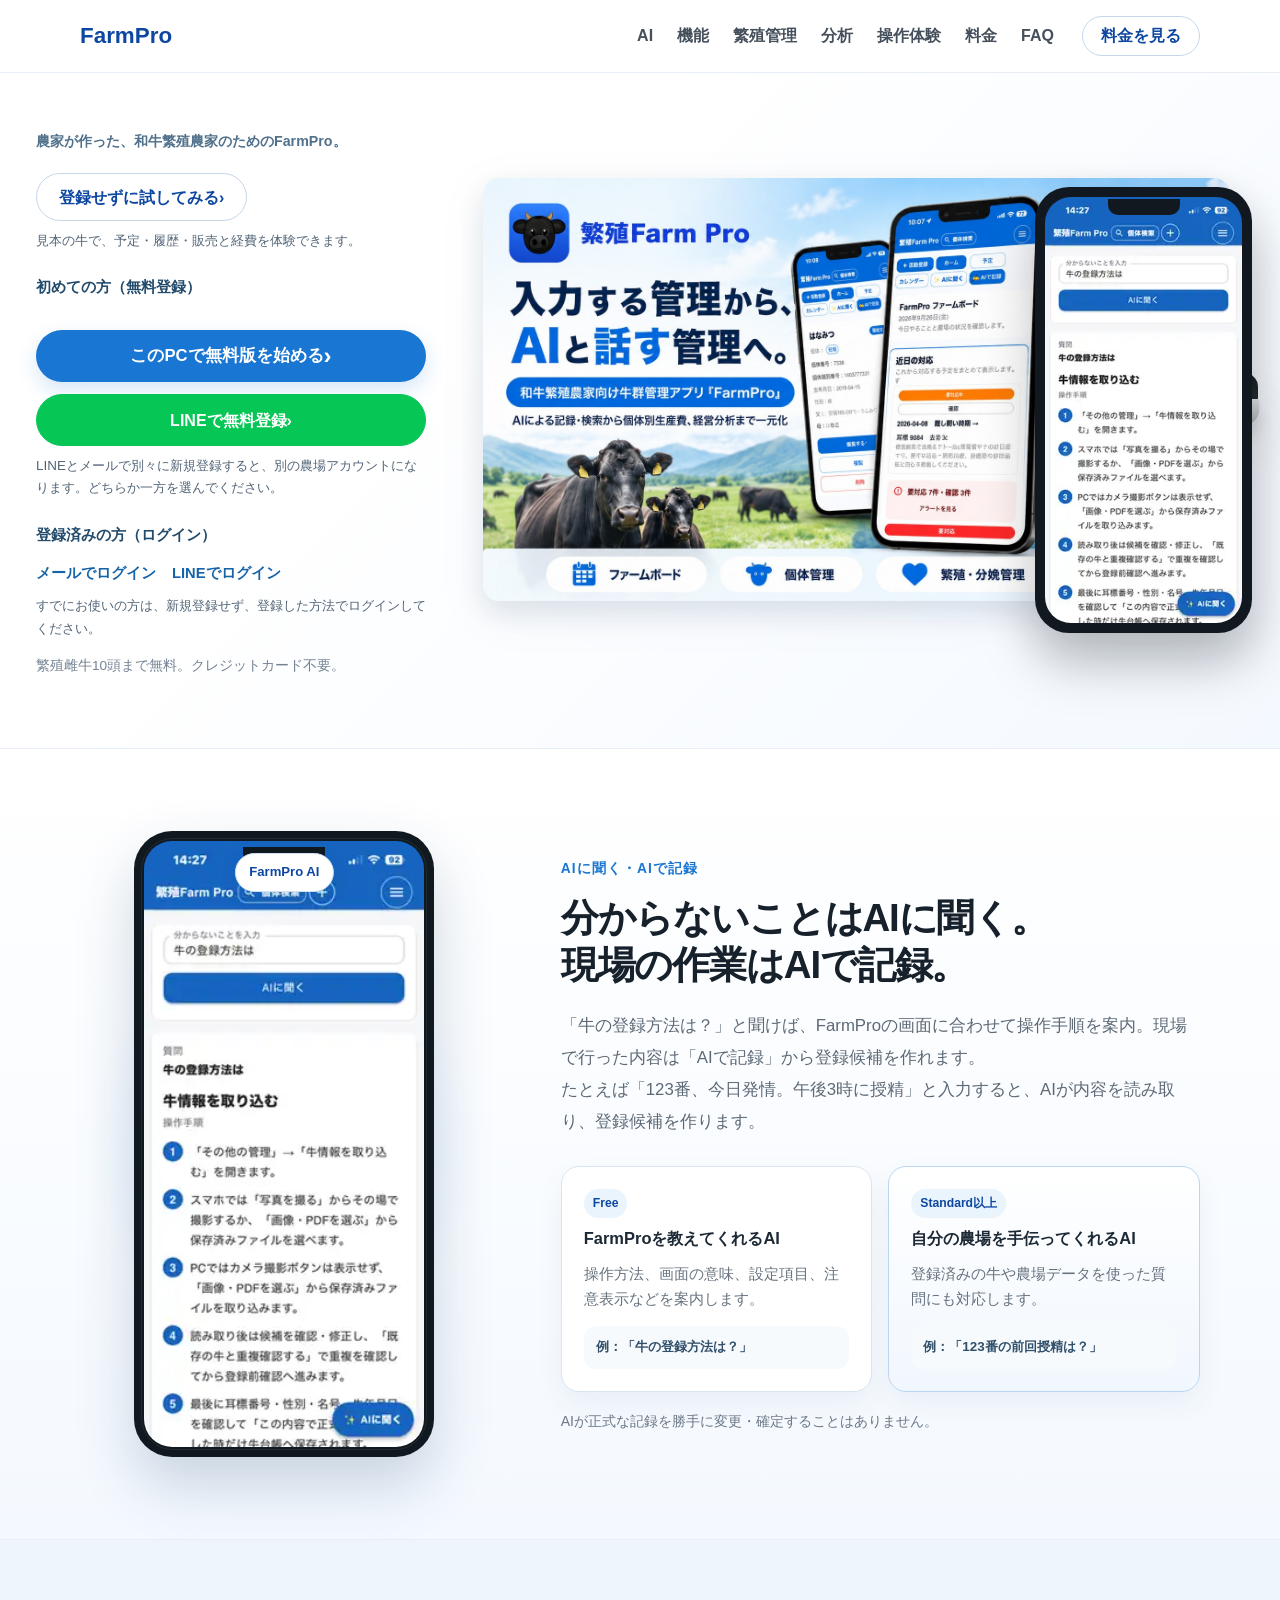
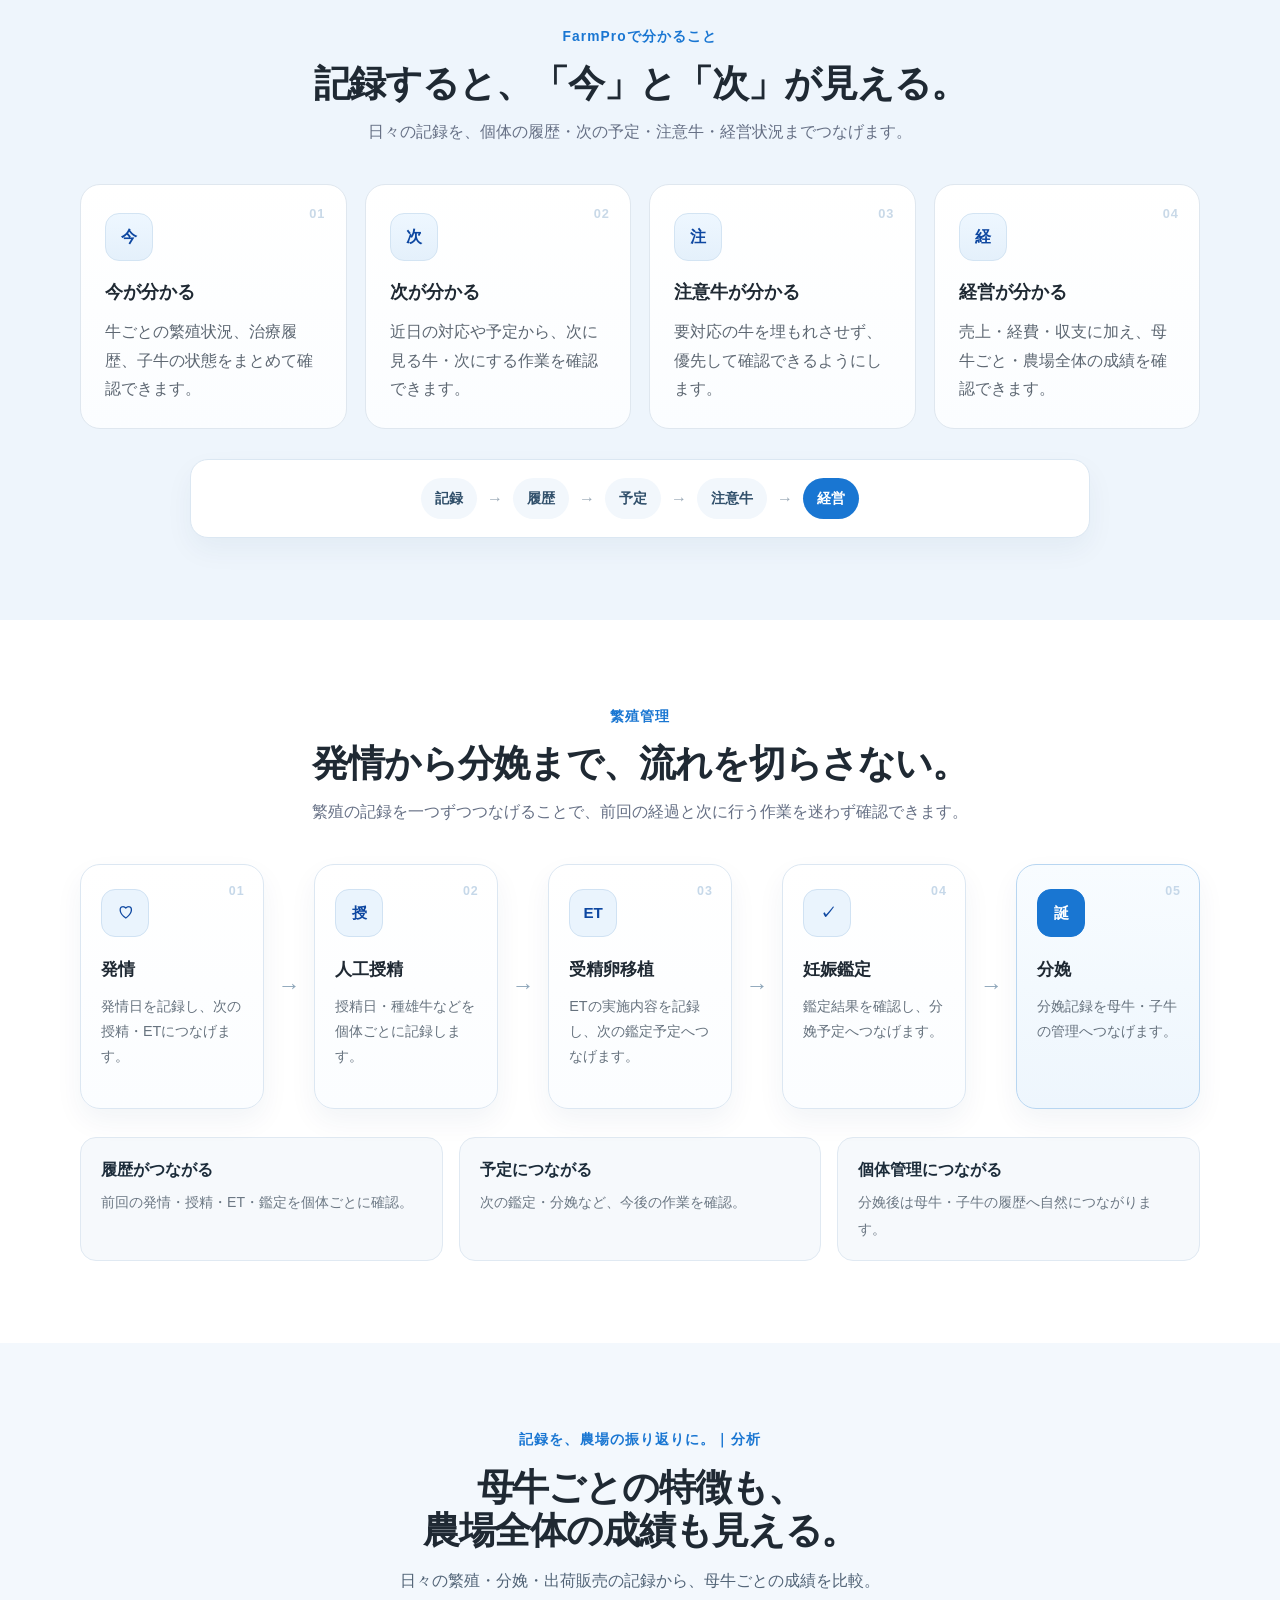
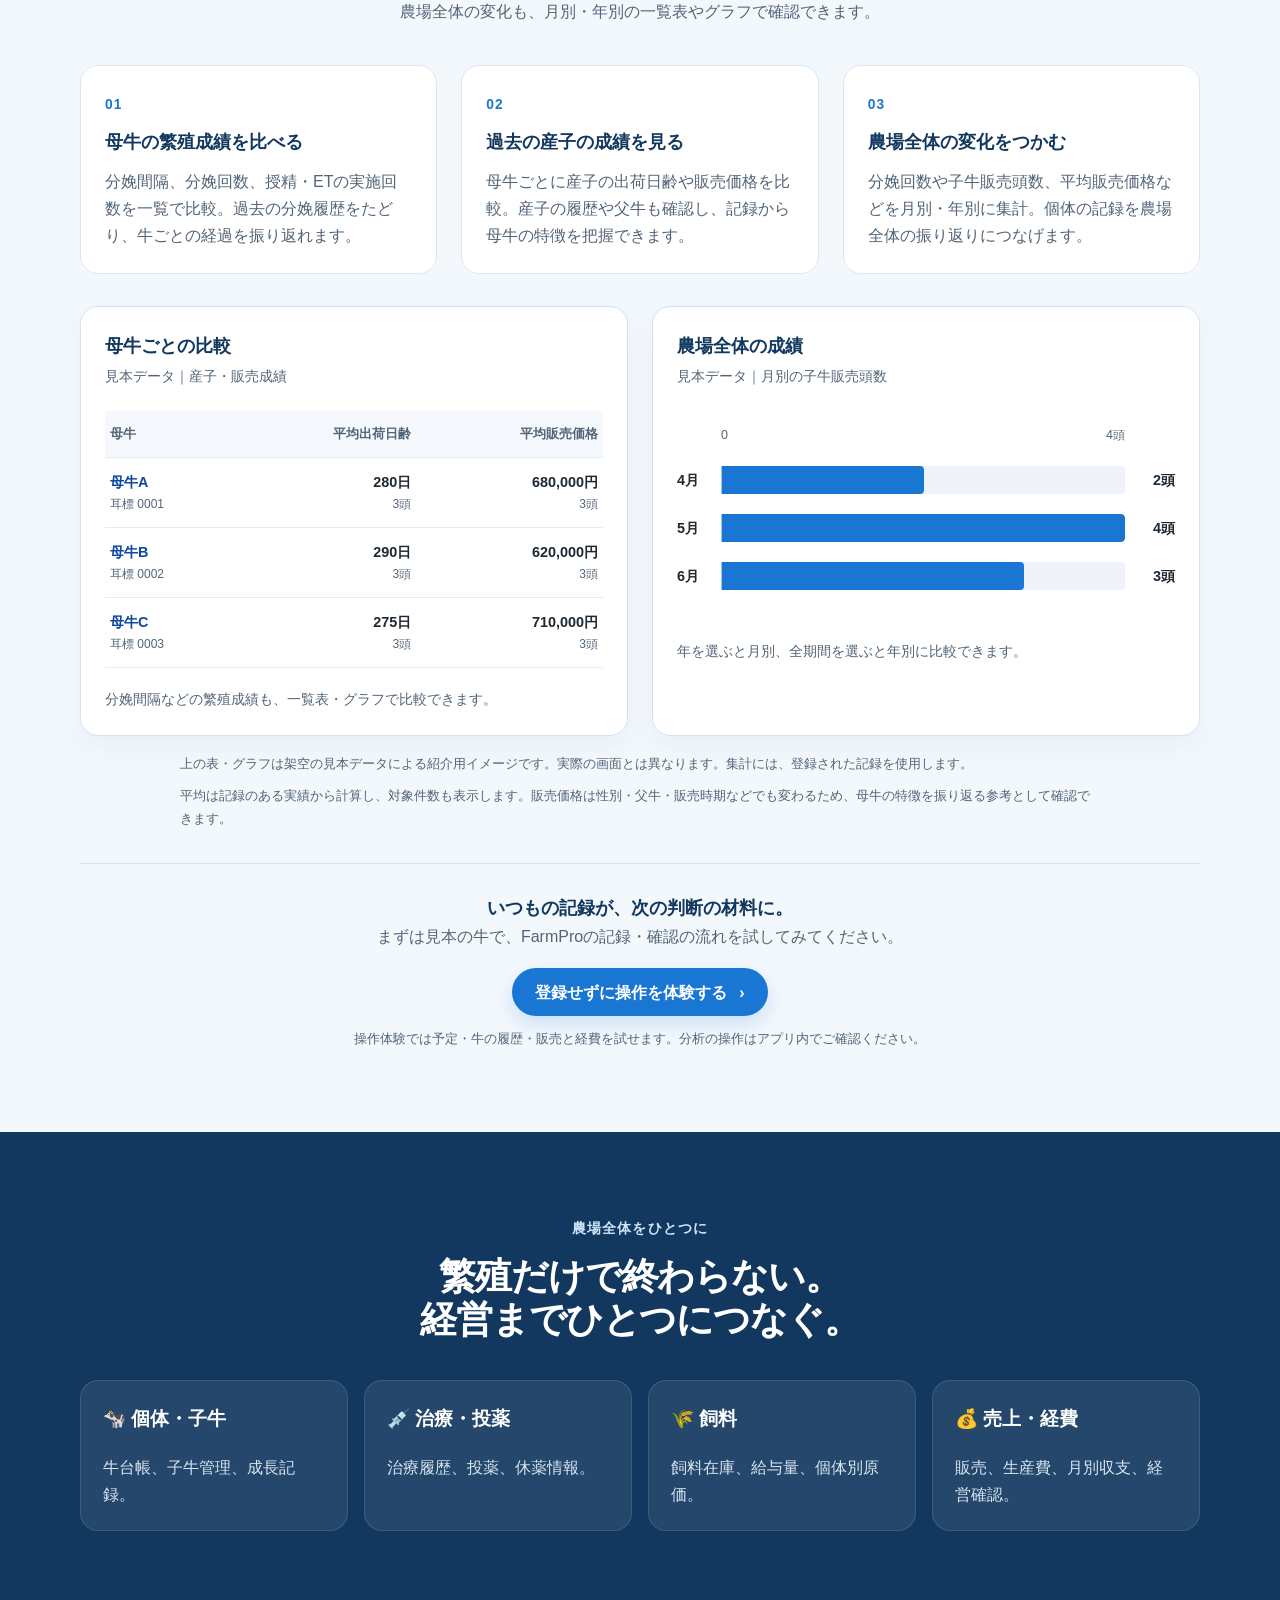
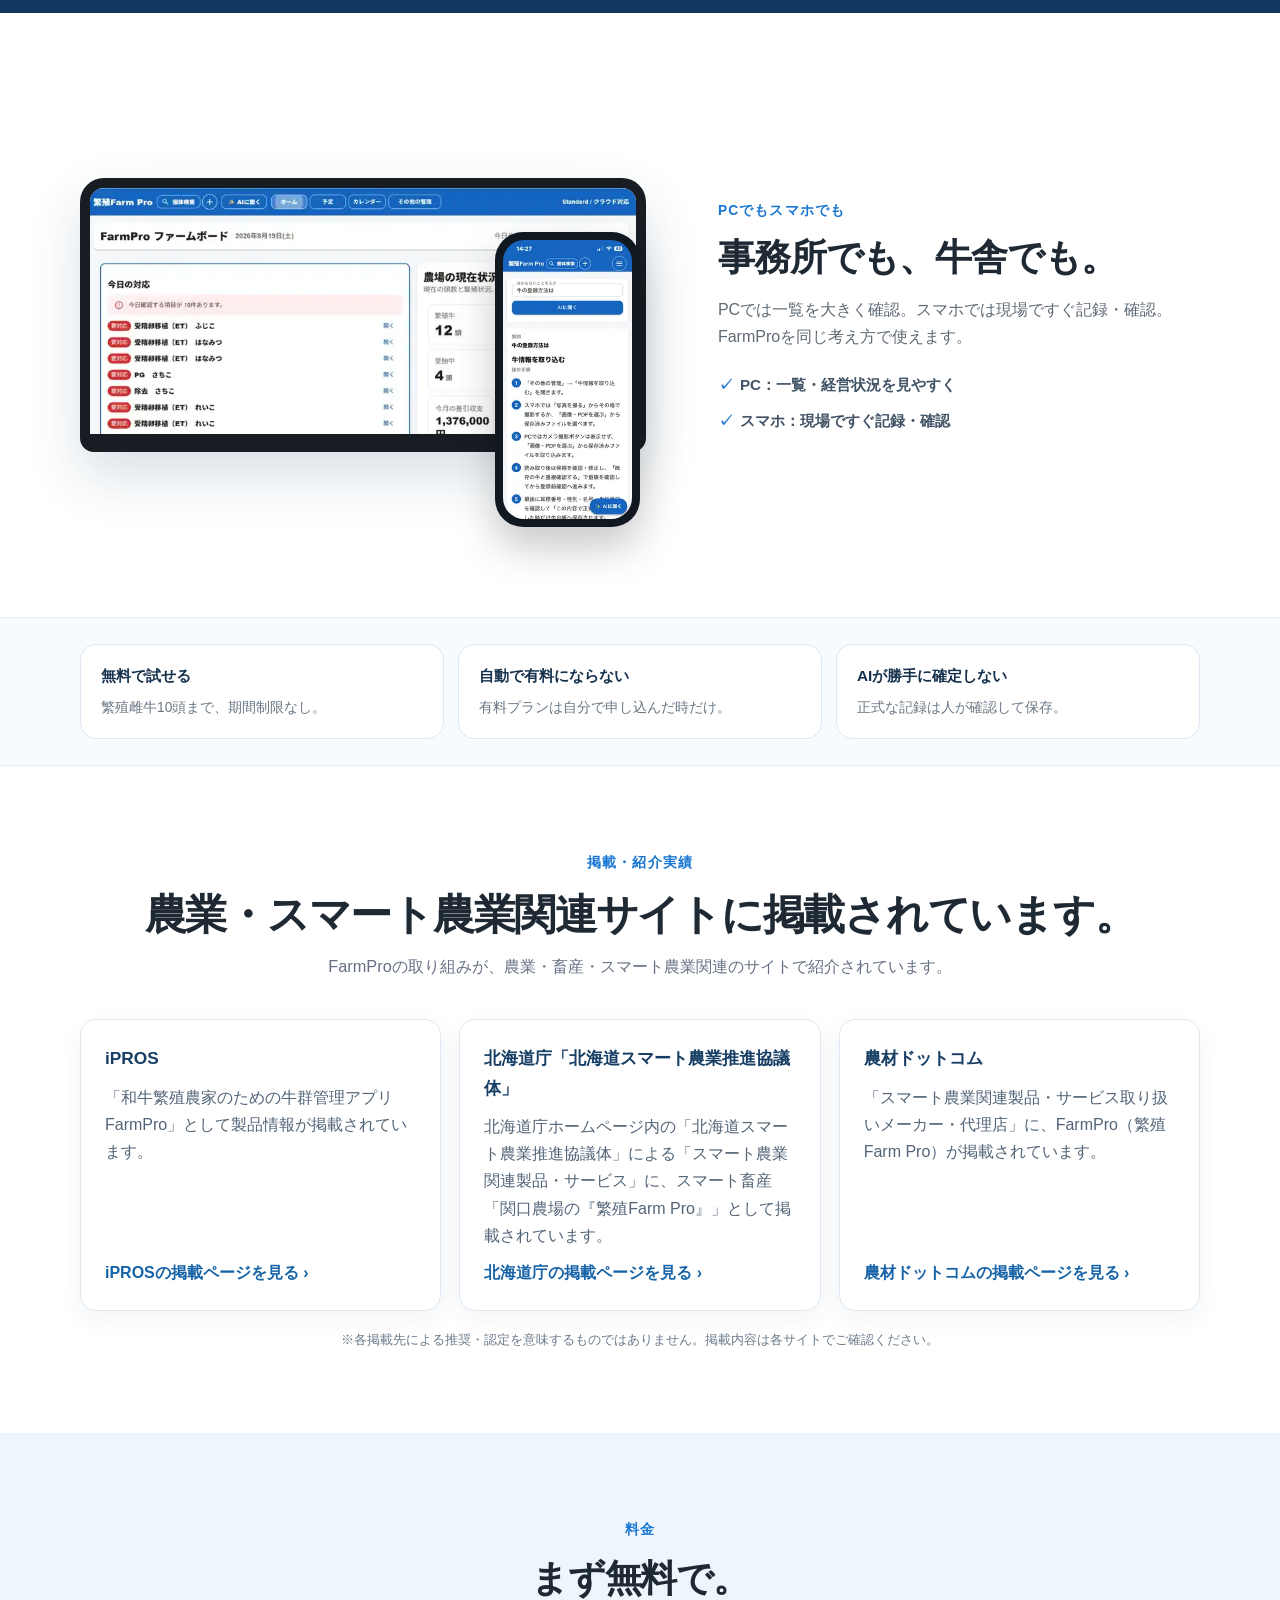
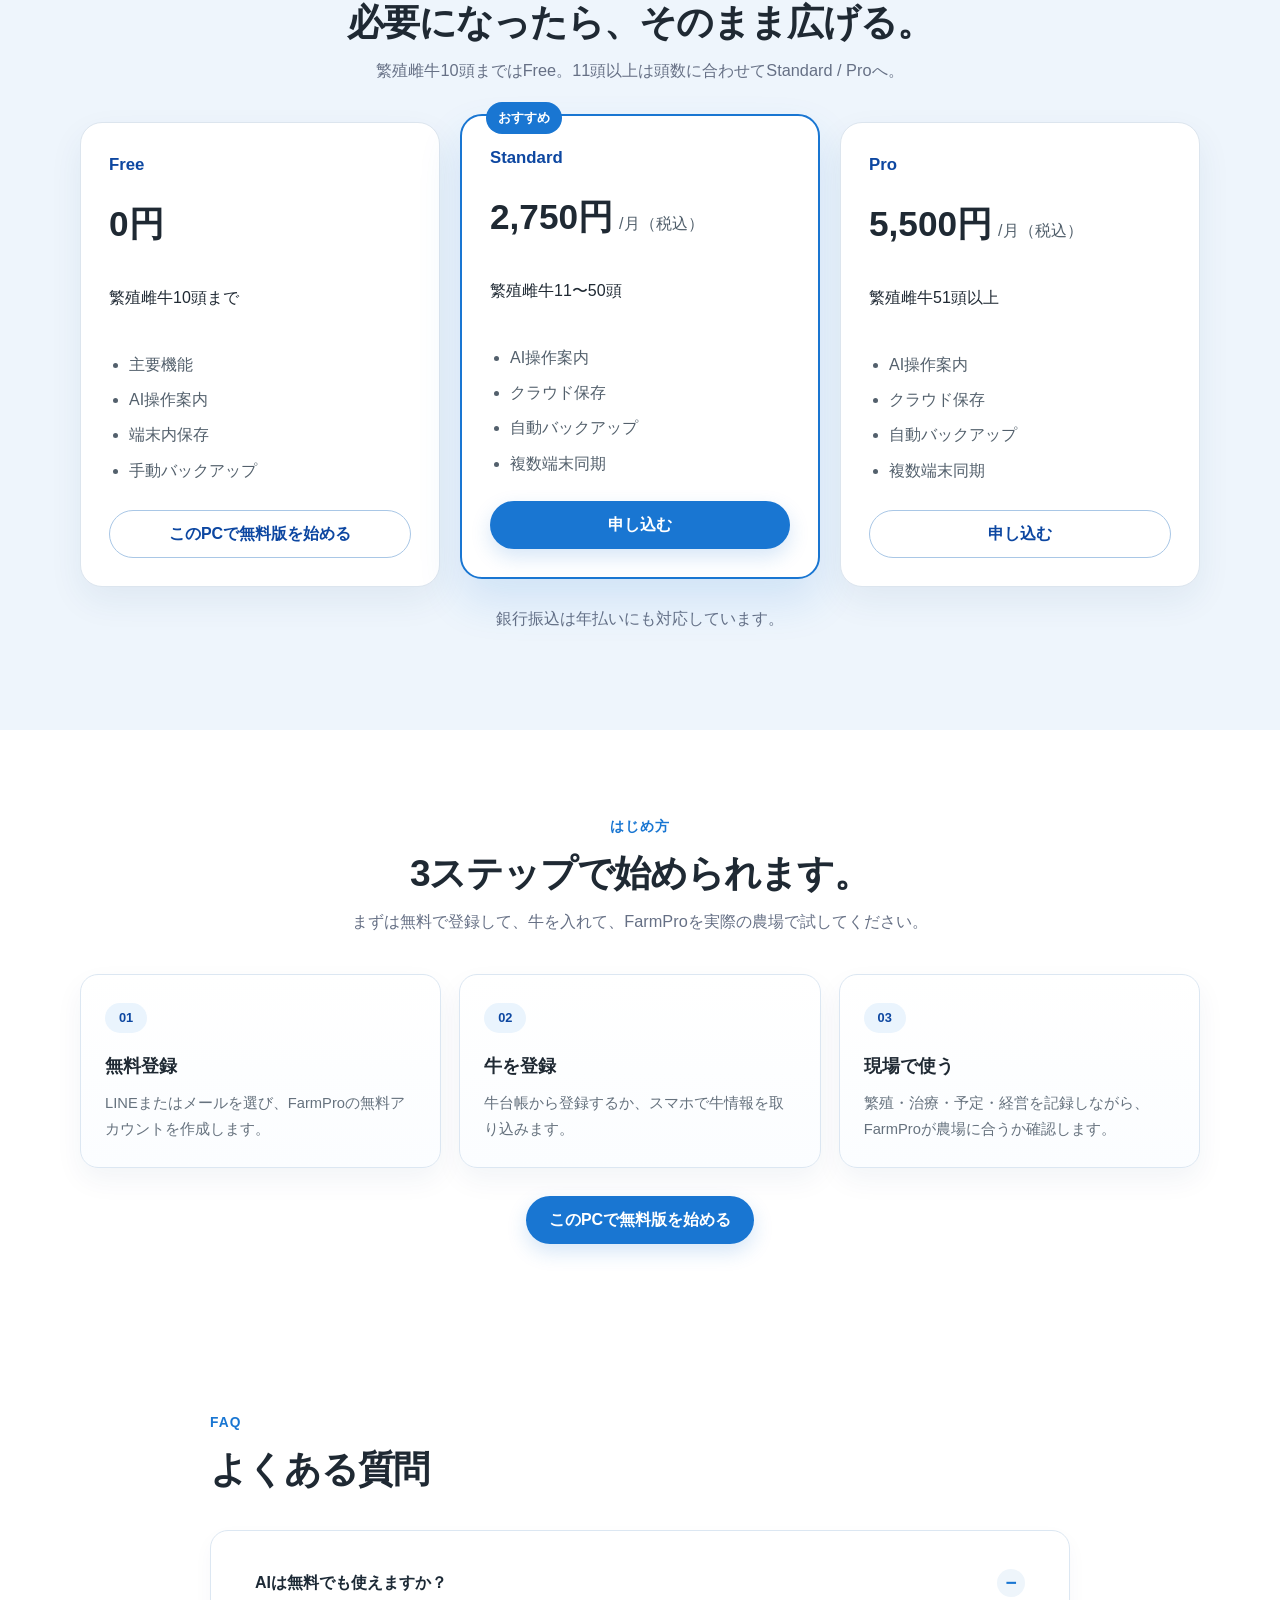
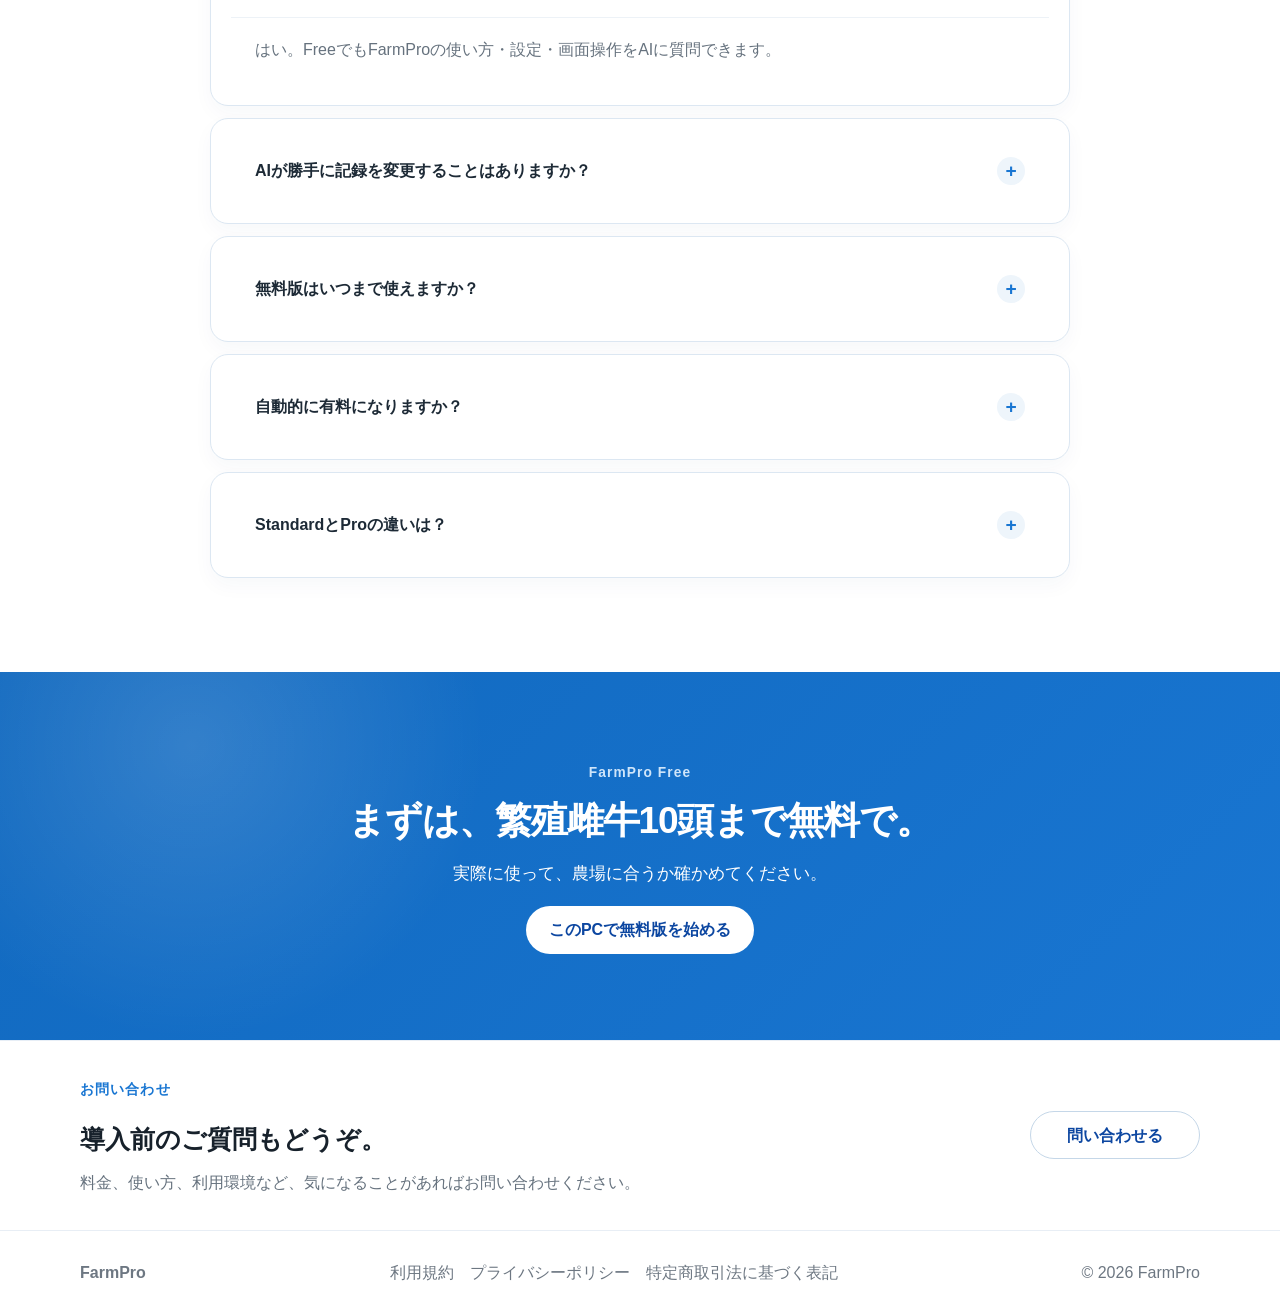
==== index.html @ 9bdce293 "Polish media mentions section and add Nouzai.com" ====
<!doctype html>
<html lang="ja">
<head>
  <meta charset="utf-8" />
  <meta name="viewport" content="width=device-width,initial-scale=1" />
  <title>FarmPro｜和牛繁殖管理・牛の個体管理アプリ</title>
  <meta name="description" content="和牛繁殖農家向けの管理アプリFarmPro。牛の個体台帳、発情・人工授精・妊娠鑑定・分娩予定、治療、子牛、飼料費や経営をまとめて管理。無料版から始められます。" />
  <link rel="canonical" href="https://farmpro-app.jp/" />
  <meta name="theme-color" content="#1976d2" />
  <meta property="og:type" content="website" />
  <meta property="og:locale" content="ja_JP" />
  <meta property="og:site_name" content="FarmPro" />
  <meta property="og:title" content="FarmPro｜繁殖農家の毎日を、もっと分かりやすく。" />
  <meta property="og:description" content="個体・繁殖・治療・子牛・予定・経営をFarmProひとつで。AIに質問でき、現場の内容をAIで記録できます。" />
  <meta property="og:url" content="https://farmpro-app.jp/" />
  <meta property="og:image" content="https://farmpro-app.jp/farmpro-social-20261011.jpg" />
  <meta property="og:image:type" content="image/jpeg" />
  <meta property="og:image:width" content="1624" />
  <meta property="og:image:height" content="920" />
  <meta property="og:image:alt" content="繁殖Farm Pro。入力する管理から、AIと話す管理へ。牛とアプリ画面を並べた青基調の画像。" />
  <meta name="twitter:card" content="summary_large_image" />
  <meta name="twitter:title" content="FarmPro｜繁殖農家の毎日を、もっと分かりやすく。" />
  <meta name="twitter:description" content="個体・繁殖・治療・子牛・予定・経営をFarmProひとつで。AIに質問でき、現場の内容をAIで記録できます。" />
  <meta name="twitter:image" content="https://farmpro-app.jp/farmpro-social-20261011.jpg" />
  <meta name="twitter:image:alt" content="繁殖Farm Pro。入力する管理から、AIと話す管理へ。牛とアプリ画面を並べた青基調の画像。" />
  <link rel="stylesheet" href="styles.css?v=20260920-final" />
  <link rel="stylesheet" href="analysis.css?v=20261108" />
  <style id="line-signup-entry-styles">
    .hero .hero-actions { display:flex; flex-direction:column; align-items:stretch; gap:12px; width:min(100%,390px); }
    .hero .hero-actions .btn { display:flex; justify-content:center; align-items:center; min-height:52px; text-align:center; }
    .hero .hero-actions .line-signup-cta { background:#06C755; color:#fff; border-color:#06C755; font-weight:700; }
    .hero .hero-actions .line-signup-cta:hover { background:#05b54d; border-color:#05b54d; color:#fff; }
    .hero .signup-section-title {font-size:.95rem;font-weight:800;margin:22px 0 6px;color:#234b6b;}
    .hero .signup-care-note {font-size:.84rem;line-height:1.65;color:#526477;margin:9px 0 0;max-width:390px;}
    .hero .login-options {display:flex;gap:8px 16px;flex-wrap:wrap;margin-top:8px;}
    .hero .login-options a {font-size:.92rem;font-weight:700;color:#1663a7;text-underline-offset:3px;}
    .hero .login-options a:focus-visible {outline:3px solid #1976d2;outline-offset:3px;}
  </style>
  <style id="pc-free-guide-styles">
    /* Keep the existing registration route; only the desktop guidance changes. */
    .btn .free-cta-label { font: inherit; line-height: inherit; }
    .free-cta-desktop, .pc-free-guide { display: none; }
    @media (min-width: 901px) and (hover: hover) and (pointer: fine) {
      .free-cta-default { display: none; }
      .free-cta-desktop { display: inline; }
      .pc-free-guide {
        display: block;
        margin: 0 0 14px;
        color: var(--muted);
        font-size: .9rem;
        line-height: 1.7;
      }
      .pc-free-guide strong { color: var(--blue-dark); font-size: .96rem; }
    }
  </style>
  <style id="hero-light-refresh">
    /* Hero-only: preserve all links, existing screenshots, and lower sections. */
    .hero{padding:56px 0 58px;background:linear-gradient(135deg,#fff 35%,#f4f9ff 100%)}
    .hero:after,.hero-landscape{display:none}
    .hero-grid{grid-template-columns:.74fr 1.26fr;gap:22px;align-items:center}
    .hero .farmer-made{color:#50708b;font-size:.89rem;font-weight:700;margin-bottom:20px}
    .hero h1{font-size:clamp(2.2rem,3.45vw,3.5rem);line-height:1.24}
    .hero-title-accent{margin-top:3px} .hero-copy{display:flex;flex-direction:column;align-items:flex-start;justify-content:center} .hero-copy .hero-actions{margin-top:24px}
    .hero-lead{font-size:1.04rem;line-height:1.75;margin:20px 0 26px}
    .hero-product{filter:drop-shadow(0 12px 22px rgba(23,62,100,.06))}
    .hero-poster{display:block;width:100%;height:auto;aspect-ratio:auto;object-fit:contain;border-radius:16px;box-shadow:0 12px 30px rgba(15,60,102,.10)}
    .hero-poster[hidden],.hero-poster-fallback[hidden]{display:none!important}

    .hero .microcopy{font-size:.85rem;color:#738293;margin-top:14px}
    @media(max-width:900px){.hero-grid{grid-template-columns:1fr;gap:24px}.hero{padding:42px 0 46px}.hero-product{max-width:680px}}
    @media(max-width:560px){.hero{padding:28px 0 36px}.hero h1{font-size:clamp(1.9rem,8vw,2.45rem)}.hero-lead{font-size:.96rem;margin:18px 0 22px}.hero .farmer-made{font-size:.82rem;margin-bottom:12px}.hero-product{padding-top:0}}
  </style>

  <style id="media-mentions-styles">
    .media-mentions{background:#fff}
    .media-mentions .section-heading{max-width:1100px;margin-left:auto;margin-right:auto}.media-mentions .section-heading h2{font-size:clamp(2rem,3.3vw,3.25rem);line-height:1.25;text-wrap:balance}.media-mentions-grid{display:grid;grid-template-columns:repeat(3,minmax(0,1fr));gap:18px;max-width:1180px;margin:28px auto 0}
    .media-mention-card{display:flex;flex-direction:column;gap:10px;padding:24px;border:1px solid #dfe8f1;border-radius:16px;background:#fff;box-shadow:0 8px 24px rgba(23,62,100,.06)}
    .media-mention-card h3{margin:0;font-size:1.08rem;color:#173e64}
    .media-mention-card p{margin:0;color:#526477;line-height:1.7}
    .media-mention-card a{margin-top:auto;font-weight:700;color:#1663a7;text-underline-offset:3px}
    .media-mentions-note{max-width:1180px;margin:18px auto 0;color:#6b7b8b;font-size:.84rem;line-height:1.65;text-align:center}
    @media(max-width:980px){.media-mentions-grid{grid-template-columns:1fr 1fr}.media-mentions .section-heading h2{font-size:clamp(1.9rem,4vw,2.7rem)}}
    @media(max-width:700px){.media-mentions-grid{grid-template-columns:1fr}.media-mention-card{padding:20px}.media-mentions-note{text-align:left}.media-mentions .section-heading h2{font-size:clamp(1.75rem,7vw,2.25rem)}}
  </style>
  <!-- Google tag (gtag.js) -->
  <script async src="https://www.googletagmanager.com/gtag/js?id=G-KSR4VTW3Y4"></script>
  <script>
    window.dataLayer = window.dataLayer || [];
    function gtag(){dataLayer.push(arguments);}
    gtag('js', new Date());
    gtag('config', 'G-KSR4VTW3Y4');
  </script>
</head>
<body>
<header class="site-header">
  <div class="container nav-wrap">
    <a class="brand" href="#top">FarmPro</a>
    <nav class="nav">
      <a href="#ai">AI</a>
      <a href="#features">機能</a>
      <a href="#workflow">繁殖管理</a>
      <a href="#analysis">分析</a>
      <a href="demo.html">操作体験</a>
      <a href="#pricing">料金</a>
      <a href="#faq">FAQ</a>
    </nav>
    <a class="btn btn-outline btn-small" href="#pricing">料金を見る</a>
  </div>
</header>

<main id="top">
  <section class="hero">
    <div class="container hero-grid">
      <div class="hero-copy">
        <p class="farmer-made">農家が作った、和牛繁殖農家のためのFarmPro。</p>

        <a class="btn btn-outline" href="demo.html">登録せずに試してみる <span aria-hidden="true">›</span></a>
        <p class="signup-care-note">見本の牛で、予定・履歴・販売と経費を体験できます。</p>

        <p class="signup-section-title">初めての方（無料登録）</p>
        <div class="hero-actions">
          <a class="btn btn-primary hero-cta" href="https://app.farmpro-app.jp/register"><span class="free-cta-label free-cta-default">メールで無料登録</span><span class="free-cta-label free-cta-desktop">このPCで無料版を始める</span> <span aria-hidden="true">›</span></a>
          <a class="btn line-signup-cta" href="https://app.farmpro-app.jp/api/auth/line/start" aria-label="LINEで無料登録">LINEで無料登録 <span aria-hidden="true">›</span></a>
        </div>
        <p class="signup-care-note">LINEとメールで別々に新規登録すると、別の農場アカウントになります。どちらか一方を選んでください。</p>
        <p class="signup-section-title">登録済みの方（ログイン）</p>
        <div class="login-options">
          <a href="https://app.farmpro-app.jp/login">メールでログイン</a>
          <a href="https://app.farmpro-app.jp/api/auth/line/start">LINEでログイン</a>
        </div>
        <p class="signup-care-note">すでにお使いの方は、新規登録せず、登録した方法でログインしてください。</p>
        <p class="microcopy">繁殖雌牛10頭まで無料。クレジットカード不要。</p>
      </div>

      <div class="hero-product" aria-label="FarmProの画面と利用イメージ">
        <img class="hero-poster" src="2026%E5%B9%B49%E6%9C%8826%E6%97%A5%2010_21_21.jpg" alt="和牛繁殖農家向けFarmPro。牛の個体管理・繁殖管理・経営分析とAI機能のイメージ" onload="this.nextElementSibling.hidden=true" onerror="this.hidden=true" />
        <div class="hero-poster-fallback">
        <div class="laptop-shell">
          <div class="laptop-camera"></div>
          <div class="laptop-screen">
            <img src="farmpro-pc-home-v2.webp" alt="現在のFarmProファームボード画面" />
          </div>
          <div class="laptop-base"></div>
        </div>
        <div class="phone-overlay">
          <div class="phone-notch"></div>
          <img src="farmpro-mobile-ai.webp" alt="FarmProスマホ版のAI操作案内画面" />
        </div>
        </div>
      </div>
    </div>
    <div class="hero-landscape" aria-hidden="true">
      <div class="hill hill-a"></div>
      <div class="hill hill-b"></div>
    </div>
  </section>

  <section class="section ai-section" id="ai">
    <div class="container ai-showcase">
      <div class="ai-device-card">
        <div class="ai-device-label">FarmPro AI</div>
        <div class="phone-shell">
          <div class="phone-notch"></div>
          <img src="farmpro-mobile-ai.webp" alt="スマホ版FarmProのAI操作案内画面" />
        </div>
      </div>

      <div class="ai-copy">
        <span class="eyebrow">AIに聞く・AIで記録</span>
        <h2>分からないことはAIに聞く。<br>現場の作業はAIで記録。</h2>
        <p class="lead">「牛の登録方法は？」と聞けば、FarmProの画面に合わせて操作手順を案内。現場で行った内容は「AIで記録」から登録候補を作れます。<br>たとえば「123番、今日発情。午後3時に授精」と入力すると、AIが内容を読み取り、登録候補を作ります。</p>

        <div class="ai-plan-grid">
          <article class="ai-plan-card">
            <div class="ai-plan-head"><span>Free</span><strong>FarmProを教えてくれるAI</strong></div>
            <p>操作方法、画面の意味、設定項目、注意表示などを案内します。</p>
            <div class="ai-example">例：「牛の登録方法は？」</div>
          </article>

          <article class="ai-plan-card ai-plan-card-standard">
            <div class="ai-plan-head"><span>Standard以上</span><strong>自分の農場を手伝ってくれるAI</strong></div>
            <p>登録済みの牛や農場データを使った質問にも対応します。</p>
            <div class="ai-example">例：「123番の前回授精は？」</div>
          </article>
        </div>

        <p class="ai-note">AIが正式な記録を勝手に変更・確定することはありません。</p>
      </div>
    </div>
  </section>

  <section class="section section-soft" id="features">
    <div class="container">
      <div class="section-heading">
        <span class="eyebrow">FarmProで分かること</span>
        <h2>記録すると、「今」と「次」が見える。</h2>
        <p class="section-intro">日々の記録を、個体の履歴・次の予定・注意牛・経営状況までつなげます。</p>
      </div>

      <div class="feature-grid feature-grid-v2">
        <article>
          <div class="feature-kicker">01</div>
          <div class="icon">今</div>
          <h3>今が分かる</h3>
          <p>牛ごとの繁殖状況、治療履歴、子牛の状態をまとめて確認できます。</p>
        </article>
        <article>
          <div class="feature-kicker">02</div>
          <div class="icon">次</div>
          <h3>次が分かる</h3>
          <p>近日の対応や予定から、次に見る牛・次にする作業を確認できます。</p>
        </article>
        <article>
          <div class="feature-kicker">03</div>
          <div class="icon">注</div>
          <h3>注意牛が分かる</h3>
          <p>要対応の牛を埋もれさせず、優先して確認できるようにします。</p>
        </article>
        <article>
          <div class="feature-kicker">04</div>
          <div class="icon">経</div>
          <h3>経営が分かる</h3>
          <p>売上・経費・収支に加え、母牛ごと・農場全体の成績を確認できます。</p>
        </article>
      </div>

      <div class="feature-summary">
        <span>記録</span><i>→</i><span>履歴</span><i>→</i><span>予定</span><i>→</i><span>注意牛</span><i>→</i><span class="accent">経営</span>
      </div>
    </div>
  </section>

  <section class="section workflow-section" id="workflow">
    <div class="container">
      <div class="section-heading">
        <span class="eyebrow">繁殖管理</span>
        <h2>発情から分娩まで、流れを切らさない。</h2>
        <p class="section-intro">繁殖の記録を一つずつつなげることで、前回の経過と次に行う作業を迷わず確認できます。</p>
      </div>

      <div class="breeding-flow">
        <article>
          <div class="step-no">01</div>
          <div class="step-icon">♡</div>
          <h3>発情</h3>
          <p>発情日を記録し、次の授精・ETにつなげます。</p>
        </article>
        <div class="flow-arrow">→</div>
        <article>
          <div class="step-no">02</div>
          <div class="step-icon">授</div>
          <h3>人工授精</h3>
          <p>授精日・種雄牛などを個体ごとに記録します。</p>
        </article>
        <div class="flow-arrow">→</div>
        <article>
          <div class="step-no">03</div>
          <div class="step-icon">ET</div>
          <h3>受精卵移植</h3>
          <p>ETの実施内容を記録し、次の鑑定予定へつなげます。</p>
        </article>
        <div class="flow-arrow">→</div>
        <article>
          <div class="step-no">04</div>
          <div class="step-icon">✓</div>
          <h3>妊娠鑑定</h3>
          <p>鑑定結果を確認し、分娩予定へつなげます。</p>
        </article>
        <div class="flow-arrow">→</div>
        <article class="final-step">
          <div class="step-no">05</div>
          <div class="step-icon">誕</div>
          <h3>分娩</h3>
          <p>分娩記録を母牛・子牛の管理へつなげます。</p>
        </article>
      </div>

      <div class="workflow-bottom">
        <div>
          <strong>履歴がつながる</strong>
          <span>前回の発情・授精・ET・鑑定を個体ごとに確認。</span>
        </div>
        <div>
          <strong>予定につながる</strong>
          <span>次の鑑定・分娩など、今後の作業を確認。</span>
        </div>
        <div>
          <strong>個体管理につながる</strong>
          <span>分娩後は母牛・子牛の履歴へ自然につながります。</span>
        </div>
      </div>
    </div>
  </section>

  <section class="section analysis-section" id="analysis" aria-labelledby="analysis-title">
    <div class="container">
      <div class="section-heading">
        <span class="eyebrow">記録を、農場の振り返りに。｜分析</span>
        <h2 id="analysis-title">母牛ごとの特徴も、<br>農場全体の成績も見える。</h2>
        <p class="section-intro">日々の繁殖・分娩・出荷販売の記録から、母牛ごとの成績を比較。<br>農場全体の変化も、月別・年別の一覧表やグラフで確認できます。</p>
      </div>

      <div class="analysis-benefits">
        <article>
          <span class="analysis-number">01</span>
          <h3>母牛の繁殖成績を比べる</h3>
          <p>分娩間隔、分娩回数、授精・ETの実施回数を一覧で比較。過去の分娩履歴をたどり、牛ごとの経過を振り返れます。</p>
        </article>
        <article>
          <span class="analysis-number">02</span>
          <h3>過去の産子の成績を見る</h3>
          <p>母牛ごとに産子の出荷日齢や販売価格を比較。産子の履歴や父牛も確認し、記録から母牛の特徴を把握できます。</p>
        </article>
        <article>
          <span class="analysis-number">03</span>
          <h3>農場全体の変化をつかむ</h3>
          <p>分娩回数や子牛販売頭数、平均販売価格などを月別・年別に集計。個体の記録を農場全体の振り返りにつなげます。</p>
        </article>
      </div>

      <div class="analysis-examples">
        <figure class="analysis-example">
          <figcaption><strong>母牛ごとの比較</strong><span>見本データ｜産子・販売成績</span></figcaption>
          <table class="analysis-table">
            <caption class="analysis-sr-only">架空の母牛3頭の産子・販売成績。各母牛の販売記録3頭分の平均値。</caption>
            <thead><tr><th scope="col">母牛</th><th scope="col">平均出荷日齢</th><th scope="col">平均販売価格</th></tr></thead>
            <tbody>
              <tr><th scope="row">母牛A<small>耳標 0001</small></th><td>280日<small>3頭</small></td><td>680,000円<small>3頭</small></td></tr>
              <tr><th scope="row">母牛B<small>耳標 0002</small></th><td>290日<small>3頭</small></td><td>620,000円<small>3頭</small></td></tr>
              <tr><th scope="row">母牛C<small>耳標 0003</small></th><td>275日<small>3頭</small></td><td>710,000円<small>3頭</small></td></tr>
            </tbody>
          </table>
          <p class="analysis-example-note">分娩間隔などの繁殖成績も、一覧表・グラフで比較できます。</p>
        </figure>

        <figure class="analysis-example">
          <figcaption><strong>農場全体の成績</strong><span>見本データ｜月別の子牛販売頭数</span></figcaption>
          <div class="analysis-chart" role="img" aria-label="架空の農場の月別子牛販売頭数。4月2頭、5月4頭、6月3頭。横軸は0から4頭。">
            <div class="analysis-chart-scale" aria-hidden="true"><span>0</span><span>4頭</span></div>
            <div class="analysis-chart-row" aria-hidden="true"><span>4月</span><div class="analysis-track"><i style="width:50%"></i></div><b>2頭</b></div>
            <div class="analysis-chart-row" aria-hidden="true"><span>5月</span><div class="analysis-track"><i style="width:100%"></i></div><b>4頭</b></div>
            <div class="analysis-chart-row" aria-hidden="true"><span>6月</span><div class="analysis-track"><i style="width:75%"></i></div><b>3頭</b></div>
          </div>
          <p class="analysis-example-note">年を選ぶと月別、全期間を選ぶと年別に比較できます。</p>
        </figure>
      </div>
      <p class="analysis-sample-note">上の表・グラフは架空の見本データによる紹介用イメージです。実際の画面とは異なります。集計には、登録された記録を使用します。</p>
      <p class="analysis-context-note">平均は記録のある実績から計算し、対象件数も表示します。販売価格は性別・父牛・販売時期などでも変わるため、母牛の特徴を振り返る参考として確認できます。</p>
      <div class="analysis-next">
        <p><strong>いつもの記録が、次の判断の材料に。</strong><br>まずは見本の牛で、FarmProの記録・確認の流れを試してみてください。</p>
        <a class="btn btn-primary" href="demo.html">登録せずに操作を体験する <span aria-hidden="true">›</span></a>
        <small>操作体験では予定・牛の履歴・販売と経費を試せます。分析の操作はアプリ内でご確認ください。</small>
      </div>
    </div>
  </section>

  <section class="section section-dark">
    <div class="container">
      <div class="section-heading light">
        <span class="eyebrow light">農場全体をひとつに</span>
        <h2>繁殖だけで終わらない。<br>経営までひとつにつなぐ。</h2>
      </div>
      <div class="dark-grid">
        <div><h3>🐄 個体・子牛</h3><p>牛台帳、子牛管理、成長記録。</p></div>
        <div><h3>💉 治療・投薬</h3><p>治療履歴、投薬、休薬情報。</p></div>
        <div><h3>🌾 飼料</h3><p>飼料在庫、給与量、個体別原価。</p></div>
        <div><h3>💰 売上・経費</h3><p>販売、生産費、月別収支、経営確認。</p></div>
      </div>
    </div>
  </section>

  <section class="section device-section">
    <div class="container device-grid">
      <div class="device-visual">
        <div class="device-pc">
          <img src="farmpro-pc-home-v2.webp" alt="FarmPro PC版のファームボード画面" />
        </div>
        <div class="device-phone">
          <img src="farmpro-mobile-ai.webp" alt="FarmProスマホ版のAI画面" />
        </div>
      </div>
      <div class="device-copy">
        <span class="eyebrow">PCでもスマホでも</span>
        <h2>事務所でも、牛舎でも。</h2>
        <p class="lead">PCでは一覧を大きく確認。スマホでは現場ですぐ記録・確認。FarmProを同じ考え方で使えます。</p>
        <div class="device-points">
          <span>PC：一覧・経営状況を見やすく</span>
          <span>スマホ：現場ですぐ記録・確認</span>
        </div>
      </div>
    </div>
  </section>

  <section class="trust-strip">
    <div class="container trust-grid">
      <div><strong>無料で試せる</strong><span>繁殖雌牛10頭まで、期間制限なし。</span></div>
      <div><strong>自動で有料にならない</strong><span>有料プランは自分で申し込んだ時だけ。</span></div>
      <div><strong>AIが勝手に確定しない</strong><span>正式な記録は人が確認して保存。</span></div>
    </div>
  </section>


  <section class="section media-mentions" id="media-mentions" aria-labelledby="media-mentions-title">
    <div class="container">
      <div class="section-heading">
        <span class="eyebrow">掲載・紹介実績</span>
        <h2 id="media-mentions-title">農業・スマート農業関連サイトに掲載されています。</h2>
        <p class="section-intro">FarmProの取り組みが、農業・畜産・スマート農業関連のサイトで紹介されています。</p>
      </div>
      <div class="media-mentions-grid">
        <article class="media-mention-card">
          <h3>iPROS</h3>
          <p>「和牛繁殖農家のための牛群管理アプリ FarmPro」として製品情報が掲載されています。</p>
          <a href="https://www.ipros.com/product/detail/2001584484/" target="_blank" rel="noopener noreferrer">iPROSの掲載ページを見る <span aria-hidden="true">›</span></a>
        </article>
        <article class="media-mention-card">
          <h3>北海道庁「北海道スマート農業推進協議体」</h3>
          <p>北海道庁ホームページ内の「北海道スマート農業推進協議体」による「スマート農業関連製品・サービス」に、スマート畜産「関口農場の『繁殖Farm Pro』」として掲載されています。</p>
          <a href="https://www.pref.hokkaido.lg.jp/ns/gjf/135050.html" target="_blank" rel="noopener noreferrer">北海道庁の掲載ページを見る <span aria-hidden="true">›</span></a>
        </article>
        <article class="media-mention-card">
          <h3>農材ドットコム</h3>
          <p>「スマート農業関連製品・サービス取り扱いメーカー・代理店」に、FarmPro（繁殖Farm Pro）が掲載されています。</p>
          <a href="https://www.nouzai.com/agri-shizai/smart-farming" target="_blank" rel="noopener noreferrer">農材ドットコムの掲載ページを見る <span aria-hidden="true">›</span></a>
        </article>
      </div>
      <p class="media-mentions-note">※各掲載先による推奨・認定を意味するものではありません。掲載内容は各サイトでご確認ください。</p>
    </div>
  </section>

  <section class="section section-soft" id="pricing">
    <div class="container">
      <div class="section-heading">
        <span class="eyebrow">料金</span>
        <h2>まず無料で。<br>必要になったら、そのまま広げる。</h2>
        <p class="section-intro">繁殖雌牛10頭まではFree。11頭以上は頭数に合わせてStandard / Proへ。</p>
      </div>
      <div class="pricing-grid">
        <article class="price-card">
          <div class="plan">Free</div><div class="price"><b>0円</b></div>
          <p>繁殖雌牛10頭まで</p>
          <ul><li>主要機能</li><li>AI操作案内</li><li>端末内保存</li><li>手動バックアップ</li></ul>
          <a class="btn btn-secondary full" href="https://app.farmpro-app.jp/register"><span class="free-cta-label free-cta-default">無料で始める</span><span class="free-cta-label free-cta-desktop">このPCで無料版を始める</span></a>
        </article>
        <article class="price-card featured">
          <div class="badge">おすすめ</div><div class="plan">Standard</div>
          <div class="price"><b>2,750円</b><span>/月（税込）</span></div>
          <p>繁殖雌牛11〜50頭</p>
          <ul><li>AI操作案内</li><li>クラウド保存</li><li>自動バックアップ</li><li>複数端末同期</li></ul>
          <a class="btn btn-primary full" href="https://app.farmpro-app.jp/paid-plan?plan=standard">申し込む</a>
        </article>
        <article class="price-card">
          <div class="plan">Pro</div><div class="price"><b>5,500円</b><span>/月（税込）</span></div>
          <p>繁殖雌牛51頭以上</p>
          <ul><li>AI操作案内</li><li>クラウド保存</li><li>自動バックアップ</li><li>複数端末同期</li></ul>
          <a class="btn btn-secondary full" href="https://app.farmpro-app.jp/paid-plan?plan=pro">申し込む</a>
        </article>
      </div>
      <p class="pricing-note">銀行振込は年払いにも対応しています。</p>
    </div>
  </section>

  <section class="section start-section" id="start">
    <div class="container">
      <div class="section-heading">
        <span class="eyebrow">はじめ方</span>
        <h2>3ステップで始められます。</h2>
        <p class="section-intro">まずは無料で登録して、牛を入れて、FarmProを実際の農場で試してください。</p>
      </div>

      <div class="start-grid">
        <article>
          <div class="start-no">01</div>
          <h3>無料登録</h3>
          <p>LINEまたはメールを選び、FarmProの無料アカウントを作成します。</p>
        </article>
        <article>
          <div class="start-no">02</div>
          <h3>牛を登録</h3>
          <p>牛台帳から登録するか、スマホで牛情報を取り込みます。</p>
        </article>
        <article>
          <div class="start-no">03</div>
          <h3>現場で使う</h3>
          <p>繁殖・治療・予定・経営を記録しながら、FarmProが農場に合うか確認します。</p>
        </article>
      </div>

      <div class="start-cta">
        <a class="btn btn-primary" href="https://app.farmpro-app.jp/register"><span class="free-cta-label free-cta-default">無料で始める</span><span class="free-cta-label free-cta-desktop">このPCで無料版を始める</span></a>
      </div>
    </div>
  </section>

  <section class="section" id="faq">
    <div class="container faq-wrap">
      <div class="section-heading left"><span class="eyebrow">FAQ</span><h2>よくある質問</h2></div>
      <details open><summary>AIは無料でも使えますか？</summary><p>はい。FreeでもFarmProの使い方・設定・画面操作をAIに質問できます。</p></details>
      <details><summary>AIが勝手に記録を変更することはありますか？</summary><p>ありません。AIは操作案内や確認を補助する役割で、正式な記録を勝手に変更・確定しません。</p></details>
      <details><summary>無料版はいつまで使えますか？</summary><p>繁殖雌牛10頭までなら、期間の制限なく無料で利用できます。</p></details>
      <details><summary>自動的に有料になりますか？</summary><p>なりません。有料プランを使う場合は、ご自身で申し込み手続きを行います。</p></details>
      <details><summary>StandardとProの違いは？</summary><p>主な違いは登録できる繁殖雌牛の頭数です。Standardは11〜50頭、Proは51頭以上です。</p></details>
    </div>
  </section>

  <section class="cta">
    <div class="container">
      <span class="eyebrow light">FarmPro Free</span>
      <h2>まずは、繁殖雌牛10頭まで無料で。</h2>
      <p>実際に使って、農場に合うか確かめてください。</p>
      <a class="btn btn-white" href="https://app.farmpro-app.jp/register"><span class="free-cta-label free-cta-default">無料で始める</span><span class="free-cta-label free-cta-desktop">このPCで無料版を始める</span></a>
    </div>
  </section>

  <section class="contact-strip" id="contact">
    <div class="container contact-inner">
      <div>
        <span class="eyebrow">お問い合わせ</span>
        <h2>導入前のご質問もどうぞ。</h2>
        <p>料金、使い方、利用環境など、気になることがあればお問い合わせください。</p>
      </div>
      <a class="btn btn-outline" href="https://docs.google.com/forms/d/e/1FAIpQLSfnVbG6EPMSQDvdKe7K1wac4K_58nOxm9KlvoAIsaj_jm-HEA/viewform?usp=header" target="_blank" rel="noopener noreferrer">問い合わせる</a>
    </div>
  </section>
</main>

<footer class="footer">
  <div class="container footer-row">
    <strong>FarmPro</strong>
    <span><a href="terms.html">利用規約</a>　<a href="privacy.html">プライバシーポリシー</a>　<a href="commerce.html">特定商取引法に基づく表記</a></span>
    <span>© 2026 FarmPro</span>
  </div>
</footer>
</body>
</html>
---- styles.css ----
@import url("https://fonts.googleapis.com/css2?family=Yomogi&display=swap");
:root{--blue:#1976d2;--blue-dark:#0d47a1;--blue-soft:#eef5fc;--text:#1f2933;--muted:#667085;--line:#d9e2ea;--dark:#12385f;--radius:22px}
*{box-sizing:border-box}html{scroll-behavior:smooth}body{margin:0;font-family:-apple-system,BlinkMacSystemFont,"Segoe UI","Yu Gothic",Meiryo,sans-serif;color:var(--text);line-height:1.7;background:#fff}img{max-width:100%;display:block}a{text-decoration:none;color:inherit}.container{width:min(1120px,calc(100% - 40px));margin:auto}
.site-header{position:sticky;top:0;z-index:30;background:rgba(255,255,255,.96);border-bottom:1px solid #e8eef5;backdrop-filter:blur(10px)}.nav-wrap{min-height:72px;display:flex;align-items:center;gap:28px}.brand{font-size:1.4rem;font-weight:900;color:var(--blue-dark)}.nav{display:flex;gap:24px;margin-left:auto}.nav a{font-weight:700;color:#45505c}
.btn{display:inline-flex;align-items:center;justify-content:center;min-height:48px;padding:0 22px;border-radius:999px;font-weight:800;border:1px solid transparent}.btn-small{min-height:40px;padding:0 18px}.btn-primary{background:var(--blue);color:#fff;box-shadow:0 8px 20px rgba(25,118,210,.18)}.btn-secondary{background:#fff;border-color:#a9c7e6;color:var(--blue-dark)}.btn-outline{background:#fff;border-color:#c5d7e8;color:var(--blue-dark)}.btn-white{background:#fff;color:var(--blue-dark)}.full{width:100%}
.hero{padding:54px 0 44px;background:linear-gradient(180deg,#fbfdff,#f1f6fc)}.hero-grid{display:grid;grid-template-columns:1.08fr .92fr;gap:38px;align-items:center}.farmer-made{font-weight:900;color:var(--blue-dark);margin:0 0 8px}.eyebrow{display:inline-block;font-size:.86rem;font-weight:900;letter-spacing:.08em;color:var(--blue);margin-bottom:14px}.eyebrow.light{color:#cfe5fa}.hero h1,.section h2,.cta h2{margin:0;font-weight:900;letter-spacing:-.03em;line-height:1.18}.hero h1{font-size:clamp(2.15rem,3.25vw,3.3rem)}.hero-title-main{display:block;white-space:nowrap;color:var(--text)}.hero-title-accent{display:block;color:var(--blue)}.hero-lead{font-size:1.15rem;color:#4e5864;margin:24px 0}.ai-chip{padding:13px 15px;border:1px solid #cfe0f2;background:#eef5fc;border-radius:14px;color:var(--blue-dark);font-weight:800;margin-bottom:24px}.hero-actions{display:flex;gap:12px}.microcopy{font-size:.92rem;color:var(--muted);margin-top:12px}
.dashboard-card{position:relative;background:#fff;border:1px solid #dce7f2;border-radius:26px;box-shadow:0 22px 48px rgba(25,71,120,.12);padding:14px;min-height:330px;transform:scale(.90);transform-origin:center}.dash-top{display:flex;justify-content:space-between;gap:12px;align-items:center;padding:8px 10px 12px;border-bottom:1px solid #e8eef5}.dash-top strong{font-size:1.05rem}.dash-top span{font-size:.82rem;color:#6c7680}.dash-grid{display:grid;grid-template-columns:1.15fr .85fr;gap:12px;padding-top:12px}.dash-main,.dash-side{border:1px solid #dfe8f1;border-radius:16px;padding:14px}.dash-main h3,.dash-side h3{margin:0 0 12px}.alert{background:#fff4f3;color:#b42318;border:1px solid #f7d2cf;border-radius:10px;padding:9px 10px;font-size:.82rem;margin-bottom:10px}.task{display:flex;justify-content:space-between;gap:12px;padding:8px 0;border-bottom:1px solid #edf1f5}.task span{font-size:.75rem;color:var(--blue)}.stats{display:grid;grid-template-columns:1fr 1fr;gap:10px}.stats div{border:1px solid #e0e8f0;border-radius:12px;padding:12px}.stats span{display:block;color:#6b7280;font-size:.78rem}.stats b{font-size:1.2rem}.finance{margin-top:10px;border:1px solid #d6e5f3;background:#f7fbff;border-radius:12px;padding:12px}.finance span{display:block;color:#6b7280;font-size:.78rem}.finance b{color:var(--blue-dark)}.ai-float{position:absolute;right:14px;bottom:14px;background:var(--blue);color:#fff;border-radius:999px;padding:9px 14px;font-weight:900;box-shadow:0 10px 22px rgba(25,118,210,.22)}
.section{padding:82px 0}.section-soft{background:var(--blue-soft)}.section-dark{background:var(--dark);color:#fff}.section-heading{text-align:center;max-width:820px;margin:0 auto 38px}.section-heading.left{text-align:left;margin-left:0}.section-heading.light h2{color:#fff}.section h2,.cta h2{font-size:clamp(1.9rem,2.9vw,2.7rem)}.lead{color:#5f6974}
.ai-grid,.split,.device-grid{display:grid;grid-template-columns:1fr 1fr;gap:48px;align-items:center}.ai-points{display:grid;gap:12px;margin-top:24px}.ai-points div{display:grid;grid-template-columns:110px 1fr;gap:12px;padding:16px 18px;background:#f8fbff;border:1px solid #dce6ef;border-radius:16px}.ai-points b{color:var(--blue-dark)}.ai-points span{color:#53606c}.shot-wrap{background:#fff;border:1px solid #dfe8f1;border-radius:24px;box-shadow:0 18px 42px rgba(0,0,0,.08);padding:10px}.shot-wrap img{width:100%;border-radius:16px}
.feature-grid{display:grid;grid-template-columns:repeat(4,1fr);gap:18px}.feature-grid article{background:#fff;border:1px solid #dfe7ef;border-radius:20px;padding:24px}.feature-grid h3{margin:14px 0 8px}.feature-grid p{margin:0;color:#5d6772}.icon{width:46px;height:46px;display:grid;place-items:center;border-radius:14px;background:#eaf3fb;color:var(--blue-dark);font-weight:900}
.flow{display:flex;gap:10px;flex-wrap:wrap;align-items:center;padding:26px;background:#f7fafe;border:1px solid #dfe8f1;border-radius:22px}.flow span{padding:11px 14px;border:1px solid #d5e1ec;background:#fff;border-radius:14px;font-weight:800}.flow .accent{background:var(--blue);color:#fff;border-color:var(--blue)}.flow i{font-style:normal;color:#6b7280}
.dark-grid{display:grid;grid-template-columns:repeat(4,1fr);gap:16px}.dark-grid div{background:rgba(255,255,255,.08);border:1px solid rgba(255,255,255,.12);border-radius:18px;padding:22px}.dark-grid h3{margin-top:0}.dark-grid p{margin-bottom:0;color:#d9e6f2}
.device-section{background:#fff}.phone-shot{max-width:320px;margin:auto;border:5px solid #17202a;border-radius:30px;overflow:hidden;box-shadow:0 18px 42px rgba(0,0,0,.14)}
.pricing-grid{display:grid;grid-template-columns:repeat(3,1fr);gap:20px}.price-card{position:relative;background:#fff;border:1px solid #dce5ee;border-radius:22px;padding:28px;display:flex;flex-direction:column;box-shadow:0 8px 24px rgba(0,0,0,.04)}.price-card.featured{border:2px solid var(--blue);transform:translateY(-8px)}.badge{position:absolute;top:-14px;left:24px;background:var(--blue);color:#fff;padding:5px 12px;border-radius:999px;font-size:.8rem;font-weight:800}.plan{font-size:1.05rem;font-weight:900;color:var(--blue-dark)}.price{display:flex;align-items:baseline;gap:6px;margin:14px 0}.price b{font-size:2.2rem}.price span{color:#52606c}.price-card ul{padding-left:20px;color:#53606c;flex:1}.price-card li{margin:8px 0}.pricing-note{text-align:center;color:#667085;margin-top:18px}
.faq-wrap{max-width:860px}.faq-wrap details{background:#fff;border:1px solid #dce6ef;border-radius:16px;padding:18px 20px;margin:12px 0}.faq-wrap summary{font-weight:800;cursor:pointer}.faq-wrap p{color:#5a6672;margin-bottom:0}
.cta{padding:78px 0;background:var(--blue);color:#fff;text-align:center}.cta p{font-size:1.05rem}.footer{padding:28px 0;border-top:1px solid #e8eef5}.footer-row{display:flex;justify-content:space-between;gap:16px;color:#6d7782}
@media(max-width:900px){.nav{display:none}.hero-grid,.ai-grid,.split,.device-grid,.pricing-grid,.feature-grid,.dark-grid{grid-template-columns:1fr}.hero-title-main{white-space:normal}.feature-grid,.dark-grid{grid-template-columns:1fr 1fr}.price-card.featured{transform:none}.dashboard-card{min-height:auto;transform:none}}
@media(max-width:560px){.container{width:min(100% - 24px,1120px)}.site-header .btn-outline{display:none}.hero{padding:34px 0 42px}.hero h1{font-size:2.05rem}.hero-lead{font-size:1rem}.hero-actions{flex-direction:column}.hero-actions .btn{width:100%}.dash-grid,.feature-grid,.dark-grid{grid-template-columns:1fr}.ai-points div{grid-template-columns:1fr}.section{padding:58px 0}.section h2,.cta h2{font-size:2rem}.footer-row{flex-direction:column}.ai-float{position:static;display:inline-block;margin-top:14px}}

.ai-demo{background:#fff;border:1px solid #dfe8f1;border-radius:24px;box-shadow:0 18px 42px rgba(0,0,0,.08);padding:18px}
.ai-demo-top{display:inline-flex;align-items:center;padding:8px 12px;border-radius:999px;background:#eef5fc;color:#0d47a1;font-weight:900;margin-bottom:16px}
.ai-demo-question{border:1px solid #dce6ef;border-radius:14px;padding:13px 15px;background:#fafcff;font-weight:800;margin-bottom:14px}
.ai-demo-answer{border:1px solid #dce6ef;border-radius:16px;padding:18px;background:#fff}
.ai-demo-answer strong{display:block;font-size:1.15rem;margin-bottom:10px;color:#1f2933}
.ai-demo-answer ol{margin:0;padding-left:1.4rem;color:#53606c}
.ai-demo-answer li{margin:9px 0}


/* Sales site V2 premium hero */
.hero{
  position:relative;
  overflow:hidden;
  padding:76px 0 84px;
  background:
    radial-gradient(circle at 82% 20%,rgba(25,118,210,.10),transparent 34%),
    linear-gradient(180deg,#fbfdff 0%,#f4f8fc 100%);
}
.hero:after{
  content:"";
  position:absolute;
  width:520px;height:520px;border-radius:50%;
  right:-210px;bottom:-280px;
  background:rgba(25,118,210,.05);
}
.hero-grid{
  position:relative;z-index:1;
  display:grid;
  grid-template-columns:.88fr 1.12fr;
  gap:58px;
  align-items:center;
}
.hero-badge{
  display:inline-flex;
  align-items:center;
  min-height:32px;
  padding:0 13px;
  margin-bottom:16px;
  border:1px solid #c8dcf1;
  border-radius:999px;
  background:rgba(255,255,255,.84);
  color:#0d47a1;
  font-size:.82rem;
  font-weight:900;
  letter-spacing:.04em;
}
.hero .farmer-made{margin:0 0 10px;color:#31546f;font-size:.95rem}
.hero h1{font-size:clamp(2.35rem,3.35vw,3.55rem);line-height:1.12}
.hero-title-main{display:block;white-space:normal;color:#17212b}
.hero-title-accent{display:block;margin-top:8px;color:#1976d2}
.hero-lead{font-size:1.08rem;line-height:1.9;margin:24px 0 26px;color:#586574}
.hero-actions{gap:12px;align-items:center}
.btn-ghost{background:rgba(255,255,255,.74);border-color:#c9d9e8;color:#244866}
.hero-proof{display:flex;flex-wrap:wrap;gap:8px 18px;margin-top:18px;color:#6a7784;font-size:.84rem;font-weight:700}

.hero-product{position:relative;padding:12px 0 26px}
.browser-frame{
  overflow:hidden;
  border:1px solid #d9e5f0;
  border-radius:24px;
  background:#fff;
  box-shadow:0 30px 70px rgba(26,73,120,.18),0 3px 10px rgba(26,73,120,.05);
}
.browser-bar{
  min-height:44px;
  display:flex;
  align-items:center;
  gap:14px;
  padding:0 15px;
  border-bottom:1px solid #edf2f7;
  background:#f8fafc;
}
.browser-dots{display:flex;gap:6px}
.browser-dots i{display:block;width:8px;height:8px;border-radius:50%;background:#c6d0da}
.browser-url{
  flex:1;
  max-width:250px;
  padding:5px 12px;
  border:1px solid #e2e8ef;
  border-radius:999px;
  background:#fff;
  color:#8a96a3;
  font-size:.72rem;
  text-align:center;
}
.browser-frame img{width:100%;height:auto;display:block}
.hero-ai-note{
  position:absolute;
  right:-10px;
  bottom:0;
  display:flex;
  align-items:center;
  gap:10px;
  min-width:220px;
  padding:13px 16px;
  border:1px solid rgba(255,255,255,.85);
  border-radius:16px;
  background:rgba(255,255,255,.94);
  box-shadow:0 18px 38px rgba(20,61,102,.16);
  backdrop-filter:blur(10px);
}
.hero-ai-note .spark{
  width:34px;height:34px;border-radius:11px;
  display:grid;place-items:center;
  background:#1976d2;color:white;font-weight:900
}
.hero-ai-note strong{display:block;color:#12385f}
.hero-ai-note small{display:block;margin-top:1px;color:#718091;font-size:.72rem}

.ai-section{
  background:linear-gradient(135deg,#0d2f55 0%,#123f70 100%);
  color:#fff;
  overflow:hidden;
}
.ai-showcase{
  display:grid;
  grid-template-columns:.82fr 1.18fr;
  gap:74px;
  align-items:center;
}
.ai-copy .eyebrow{color:#a9d4ff}
.ai-copy h2{font-size:clamp(2rem,3vw,2.9rem);margin:0;color:#fff}
.ai-copy .lead{margin:22px 0 28px;color:#d6e3ef;font-size:1.06rem;line-height:1.9}
.ai-device{display:flex;justify-content:center}
.phone-shell{
  position:relative;
  width:min(100%,310px);
  padding:12px;
  border-radius:38px;
  background:#101820;
  box-shadow:0 34px 70px rgba(0,0,0,.35);
}
.phone-shell:before{
  content:"";
  position:absolute;
  inset:7px;
  border-radius:32px;
  border:1px solid rgba(255,255,255,.08);
  pointer-events:none;
}
.phone-shell img{width:100%;border-radius:27px}
.phone-notch{
  position:absolute;
  z-index:2;
  top:16px;left:50%;transform:translateX(-50%);
  width:82px;height:18px;border-radius:0 0 12px 12px;
  background:#101820;
}
.ai-feature-list{display:grid;gap:12px}
.ai-feature-list>div{
  display:grid;
  grid-template-columns:46px 1fr;
  gap:15px;
  padding:16px 17px;
  border:1px solid rgba(255,255,255,.12);
  border-radius:16px;
  background:rgba(255,255,255,.07);
}
.ai-feature-list>div>span{
  width:38px;height:38px;
  display:grid;place-items:center;
  border-radius:12px;
  background:rgba(116,186,255,.15);
  color:#b8ddff;
  font-size:.78rem;
  font-weight:900;
}
.ai-feature-list strong{display:block;color:#fff}
.ai-feature-list p{margin:3px 0 0;color:#c8d7e6;font-size:.9rem}

@media(max-width:900px){
  .hero{padding:58px 0 66px}
  .hero-grid,.ai-showcase{grid-template-columns:1fr}
  .hero-grid{gap:38px}
  .hero-copy{text-align:left}
  .hero-product{max-width:820px;margin:auto;width:100%}
  .hero-ai-note{right:8px}
  .ai-showcase{gap:46px}
}
@media(max-width:560px){
  .hero{padding:38px 0 50px}
  .hero h1{font-size:2.25rem}
  .hero-lead br{display:none}
  .hero-actions{flex-direction:column;align-items:stretch}
  .hero-actions .btn{width:100%}
  .hero-proof{display:grid;gap:6px}
  .browser-frame{border-radius:18px}
  .browser-bar{min-height:36px;padding:0 10px}
  .hero-ai-note{
    position:relative;right:auto;bottom:auto;
    margin:12px 0 0;
    min-width:0;
  }
  .ai-showcase{gap:34px}
  .phone-shell{width:min(82vw,290px)}
}

/* hero refinement 2026-09-20 */
.hero .container{width:min(1280px,calc(100% - 64px))}
.hero{padding:54px 0 58px}
.hero-grid{grid-template-columns:minmax(0,.96fr) minmax(0,1.04fr);gap:44px}
.hero-copy{max-width:620px}
.hero h1{font-size:clamp(2.35rem,3vw,3.2rem);line-height:1.08}
.hero-title-main{white-space:nowrap}
.hero-title-accent{margin-top:6px}
.hero-lead{margin:20px 0 22px;font-size:1.04rem}
.hero-product{padding:4px 0 10px}
.browser-frame{border-radius:20px}
.hero-ai-note{right:16px;bottom:-6px}
@media(max-width:1120px){
  .hero .container{width:min(1120px,calc(100% - 40px))}
  .hero-title-main{white-space:normal}
  .hero-grid{grid-template-columns:1fr 1fr;gap:32px}
  .hero h1{font-size:clamp(2.15rem,3.2vw,2.9rem)}
}
@media(max-width:900px){
  .hero .container{width:min(100% - 28px,760px)}
  .hero-grid{grid-template-columns:1fr}
  .hero-copy{max-width:none}
  .hero-product{max-width:760px}
}


/* approved visual direction */
.hero{
  position:relative;
  overflow:hidden;
  padding:66px 0 108px;
  background:
    radial-gradient(circle at 86% 10%,rgba(54,139,224,.12),transparent 32%),
    linear-gradient(180deg,#ffffff 0%,#f7fbff 58%,#edf7ff 100%);
}
.hero .container{width:min(1400px,calc(100% - 72px))}
.hero-grid{
  position:relative;
  z-index:2;
  display:grid;
  grid-template-columns:.82fr 1.18fr;
  gap:54px;
  align-items:center;
}
.hero-copy{max-width:650px}
.hero .farmer-made{font-size:1.02rem;margin-bottom:8px;color:#0d47a1}
.hero .eyebrow{font-size:.96rem;margin-bottom:18px}
.hero h1{font-size:clamp(2.65rem,3.55vw,4rem);line-height:1.08}
.hero-title-main{display:block;white-space:nowrap;color:#13202c}
.hero-title-accent{display:block;margin-top:8px;color:#1673d1}
.hero-lead{font-size:1.15rem;line-height:1.85;margin:26px 0 24px;color:#455565}
.ai-chip{
  max-width:620px;
  margin:0 0 24px;
  padding:16px 18px;
  border:none;
  border-radius:16px;
  background:linear-gradient(90deg,#eaf5ff,#f5faff);
  color:#0d47a1;
  box-shadow:inset 0 0 0 1px #d8eaf9;
}
.hero-cta{min-width:270px;justify-content:space-between;padding:0 26px;font-size:1.04rem}
.hero-cta span{font-size:1.5rem;line-height:1}
.microcopy{margin-top:14px;color:#718092}

.hero-product{position:relative;min-height:490px;display:flex;align-items:center;justify-content:center}
.laptop-shell{
  position:relative;
  width:min(100%,820px);
  padding:14px 14px 20px;
  border-radius:28px 28px 18px 18px;
  background:linear-gradient(180deg,#171d23,#2a3036);
  box-shadow:0 34px 70px rgba(15,41,68,.24);
}
.laptop-camera{
  position:absolute;top:7px;left:50%;transform:translateX(-50%);
  width:7px;height:7px;border-radius:50%;background:#05090c;
  z-index:2;
}
.laptop-screen{
  overflow:hidden;
  border-radius:14px;
  background:#fff;
  box-shadow:inset 0 0 0 1px rgba(255,255,255,.1);
}
.laptop-screen img{width:100%;display:block}
.laptop-base{
  position:absolute;
  left:50%;bottom:-18px;transform:translateX(-50%);
  width:112%;height:26px;
  border-radius:0 0 34px 34px;
  background:linear-gradient(180deg,#dfe3e6,#a9afb4);
  box-shadow:0 12px 16px rgba(0,0,0,.12);
}
.phone-overlay{
  position:absolute;
  right:-8px;
  bottom:22px;
  width:29%;
  min-width:180px;
  max-width:245px;
  padding:10px;
  border-radius:34px;
  background:#111820;
  box-shadow:0 28px 54px rgba(0,0,0,.26);
  z-index:4;
}
.phone-overlay img{width:100%;border-radius:26px}
.phone-overlay .phone-notch{
  position:absolute;z-index:5;top:12px;left:50%;transform:translateX(-50%);
  width:72px;height:16px;border-radius:0 0 10px 10px;background:#111820;
}
.handwritten-note{
  position:absolute;
  right:34px;
  bottom:-72px;
  z-index:3;
  transform:rotate(-7deg);
  color:#146ed1;
  font-family:"Segoe Print","Bradley Hand","Comic Sans MS",cursive;
  font-size:1.32rem;
  line-height:1.5;
  text-align:center;
  letter-spacing:.05em;
  border-bottom:3px solid #146ed1;
  padding:0 10px 4px;
}

.hero-landscape{
  position:absolute;
  left:0;right:0;bottom:0;
  height:180px;
  overflow:hidden;
  pointer-events:none;
  z-index:1;
}
.hill{position:absolute;border-radius:50% 50% 0 0}
.hill-a{
  width:72%;height:150px;left:-8%;bottom:-58px;
  background:linear-gradient(180deg,#d9eefb,#c7e5f6);
  transform:rotate(-3deg)
}
.hill-b{
  width:70%;height:132px;right:-18%;bottom:-62px;
  background:linear-gradient(180deg,#e7f5ff,#d7edf9);
  transform:rotate(3deg)
}
.cow{position:absolute;bottom:24px;width:38px;height:22px;background:#26323b;border-radius:14px 12px 8px 8px;opacity:.78}
.cow:before,.cow:after{content:"";position:absolute;bottom:-10px;width:4px;height:12px;background:#26323b;border-radius:2px}
.cow:before{left:8px}.cow:after{right:8px}
.cow-a{left:29%}.cow-b{left:37%;transform:scale(.8)}.cow-c{left:45%;transform:scale(.65)}

@media(max-width:1180px){
  .hero .container{width:min(1120px,calc(100% - 40px))}
  .hero-grid{grid-template-columns:.9fr 1.1fr;gap:34px}
  .hero-title-main{white-space:normal}
  .hero-product{min-height:430px}
}
@media(max-width:900px){
  .hero{padding:48px 0 86px}
  .hero .container{width:min(760px,calc(100% - 28px))}
  .hero-grid{grid-template-columns:1fr;gap:42px}
  .hero-copy{max-width:none}
  .hero-product{min-height:0;padding:0 0 56px}
  .phone-overlay{right:0;bottom:18px;width:27%;min-width:150px}
  .handwritten-note{right:18px;bottom:-30px}
}
@media(max-width:560px){
  .hero{padding:34px 0 76px}
  .hero h1{font-size:2.35rem}
  .hero-lead br{display:none}
  .hero-cta{width:100%}
  .hero-product{padding-bottom:36px}
  .laptop-shell{padding:9px 9px 14px;border-radius:20px 20px 14px 14px}
  .phone-overlay{right:-3px;bottom:10px;width:31%;min-width:115px;padding:6px;border-radius:24px}
  .phone-overlay img{border-radius:18px}
  .phone-overlay .phone-notch{top:8px;width:48px;height:11px}
  .handwritten-note{display:none}
  .hero-landscape{height:105px}
}

/* sales page finish pass */
.hero .farmer-made{font-size:1rem}
.handwritten-note{
  right:20px;
  bottom:-82px;
  width:250px;
  transform:rotate(-7deg);
  border-bottom:0;
  padding:0;
  font-family:"Segoe Print","Yu Gothic","Meiryo",cursive;
  font-weight:700;
  line-height:1.18;
}
.handwritten-note span{display:block}
.handwritten-note span:first-child{font-size:1.34rem}
.handwritten-note span:last-child{
  margin-top:6px;
  margin-left:38px;
  font-size:1.52rem;
  border-bottom:3px solid #146ed1;
  padding-bottom:5px;
}
.section-intro{
  max-width:720px;
  margin:12px auto 0;
  color:#667085;
  font-size:1.02rem;
}
.section-heading.left .section-intro{margin-left:0}
.feature-grid article{
  transition:transform .18s ease,box-shadow .18s ease,border-color .18s ease;
}
.feature-grid article:hover{
  transform:translateY(-3px);
  border-color:#c8dced;
  box-shadow:0 14px 30px rgba(20,61,102,.08);
}
.feature-grid .icon{
  background:linear-gradient(180deg,#eef7ff,#e4f0fb);
  border:1px solid #d3e4f3;
}
.flow{
  background:linear-gradient(180deg,#fbfdff,#f4f8fc);
  box-shadow:0 14px 30px rgba(23,67,110,.06);
}
.dark-grid div{
  backdrop-filter:blur(3px);
  transition:transform .18s ease,background .18s ease;
}
.dark-grid div:hover{
  transform:translateY(-3px);
  background:rgba(255,255,255,.11);
}
.price-card{
  box-shadow:0 14px 34px rgba(25,71,120,.07);
}
.price-card.featured{
  box-shadow:0 22px 44px rgba(25,118,210,.14);
}
.faq-wrap details{
  box-shadow:0 8px 20px rgba(20,61,102,.035);
}
.cta{
  background:
    radial-gradient(circle at 15% 20%,rgba(255,255,255,.14),transparent 26%),
    linear-gradient(135deg,#1169bf,#1976d2);
}
@media(max-width:900px){
  .handwritten-note{right:18px;bottom:-28px;width:220px}
}
@media(max-width:560px){
  .handwritten-note{display:none}
  .section-intro{font-size:.96rem}
}

/* hero cleanup after visual review */
.handwritten-note{
  right:34px;
  bottom:-42px;
  width:270px;
}
.hero-product{padding-bottom:44px}
.hero-landscape{height:150px}
@media(max-width:900px){
  .handwritten-note{right:18px;bottom:-12px}
}

/* make slogan genuinely handwritten */
.handwritten-note{
  font-family:"Yomogi","Yu Gothic","Meiryo",cursive;
  font-weight:400;
  letter-spacing:.06em;
  color:#0b67d0;
  transform:rotate(-6deg);
  text-shadow:0 1px 0 rgba(255,255,255,.65);
}
.handwritten-note span:first-child{
  font-size:1.48rem;
  line-height:1.1;
}
.handwritten-note span:last-child{
  margin-top:10px;
  margin-left:34px;
  font-size:1.7rem;
  border-bottom:3px solid #0b67d0;
  padding:0 10px 6px 6px;
}

/* AI section aligned with approved hero */
.ai-section{
  background:linear-gradient(180deg,#ffffff 0%,#f4f9ff 100%);
  color:#17212b;
  overflow:visible;
  border-top:1px solid #e7eef6;
  border-bottom:1px solid #e7eef6;
}
.ai-showcase{
  display:grid;
  grid-template-columns:.78fr 1.22fr;
  gap:72px;
  align-items:center;
}
.ai-device-card{
  position:relative;
  display:flex;
  justify-content:center;
  align-items:center;
  min-height:520px;
}
.ai-device-card:before{
  content:"";
  position:absolute;
  width:390px;
  height:390px;
  border-radius:50%;
  background:radial-gradient(circle,#dceeff 0%,rgba(220,238,255,0) 72%);
  z-index:0;
}
.ai-device-label{
  position:absolute;
  top:22px;
  left:50%;
  transform:translateX(-50%);
  z-index:3;
  padding:7px 13px;
  border:1px solid #cfe1f3;
  border-radius:999px;
  background:#fff;
  color:#0d47a1;
  font-size:.82rem;
  font-weight:900;
  box-shadow:0 8px 20px rgba(20,61,102,.08);
}
.ai-device-card .phone-shell{
  position:relative;
  z-index:2;
  width:min(100%,300px);
  padding:10px;
  border-radius:38px;
  background:#101820;
  box-shadow:0 28px 60px rgba(20,61,102,.20);
}
.ai-device-card .phone-shell img{width:100%;border-radius:28px}
.ai-copy .eyebrow{color:#1976d2}
.ai-copy h2{
  margin:0;
  color:#17212b;
  font-size:clamp(2rem,3vw,2.9rem);
  line-height:1.22;
}
.ai-copy .lead{
  margin:22px 0 28px;
  color:#5d6975;
  font-size:1.05rem;
  line-height:1.9;
}
.ai-plan-grid{
  display:grid;
  grid-template-columns:1fr 1fr;
  gap:16px;
}
.ai-plan-card{
  padding:22px;
  border:1px solid #d9e5f0;
  border-radius:18px;
  background:#fff;
  box-shadow:0 12px 28px rgba(20,61,102,.06);
}
.ai-plan-card-standard{
  border-color:#b9d7f2;
  background:linear-gradient(180deg,#ffffff 0%,#f1f7fe 100%);
}
.ai-plan-head{display:grid;gap:6px;margin-bottom:10px}
.ai-plan-head span{
  display:inline-flex;
  width:max-content;
  padding:4px 9px;
  border-radius:999px;
  background:#eaf4fd;
  color:#0d47a1;
  font-size:.76rem;
  font-weight:900;
}
.ai-plan-head strong{font-size:1.03rem;color:#1c2935}
.ai-plan-card p{margin:0;color:#66727e;font-size:.93rem}
.ai-example{
  margin-top:14px;
  padding:10px 12px;
  border-radius:12px;
  background:#f7fafc;
  color:#31506b;
  font-size:.84rem;
  font-weight:700;
}
.ai-note{
  margin:18px 0 0;
  color:#6b7785;
  font-size:.88rem;
}
@media(max-width:900px){
  .ai-showcase{grid-template-columns:1fr;gap:38px}
  .ai-device-card{min-height:auto;padding:30px 0 10px}
}
@media(max-width:560px){
  .ai-plan-grid{grid-template-columns:1fr}
  .ai-device-card .phone-shell{width:min(78vw,285px)}
}

/* FarmPro value section */
.feature-grid-v2 article{
  position:relative;
  min-height:235px;
  padding:28px 24px 24px;
  overflow:hidden;
  background:linear-gradient(180deg,#ffffff 0%,#fbfdff 100%);
}
.feature-kicker{
  position:absolute;
  top:18px;
  right:20px;
  color:#c9d9e8;
  font-size:.8rem;
  font-weight:900;
  letter-spacing:.08em;
}
.feature-grid-v2 .icon{
  width:48px;
  height:48px;
  margin-bottom:16px;
  border-radius:14px;
  font-size:1rem;
}
.feature-grid-v2 h3{
  margin:0 0 10px;
  font-size:1.14rem;
}
.feature-grid-v2 p{
  line-height:1.8;
}
.feature-summary{
  margin:30px auto 0;
  display:flex;
  flex-wrap:wrap;
  justify-content:center;
  align-items:center;
  gap:10px;
  max-width:900px;
  padding:18px 22px;
  border:1px solid #dbe7f2;
  border-radius:18px;
  background:#fff;
  box-shadow:0 12px 28px rgba(20,61,102,.05);
}
.feature-summary span{
  padding:8px 14px;
  border-radius:999px;
  background:#f2f7fc;
  color:#31506b;
  font-size:.9rem;
  font-weight:800;
}
.feature-summary span.accent{
  background:#1976d2;
  color:#fff;
}
.feature-summary i{
  font-style:normal;
  color:#9aa9b7;
  font-weight:700;
}
@media(max-width:560px){
  .feature-summary{justify-content:flex-start;gap:8px;padding:14px}
  .feature-summary span{font-size:.82rem;padding:7px 11px}
}

/* Breeding workflow */
.workflow-section{
  background:#fff;
}
.breeding-flow{
  display:grid;
  grid-template-columns:1fr auto 1fr auto 1fr auto 1fr auto 1fr;
  gap:14px;
  align-items:stretch;
}
.breeding-flow article{
  position:relative;
  min-height:245px;
  padding:24px 20px 22px;
  border:1px solid #dce7f2;
  border-radius:20px;
  background:linear-gradient(180deg,#ffffff 0%,#fbfdff 100%);
  box-shadow:0 12px 28px rgba(20,61,102,.055);
}
.breeding-flow .final-step{
  border-color:#b8d6f1;
  background:linear-gradient(180deg,#f8fcff 0%,#eef6fd 100%);
}
.step-no{
  position:absolute;
  top:16px;
  right:18px;
  color:#c6d8e9;
  font-size:.78rem;
  font-weight:900;
  letter-spacing:.08em;
}
.step-icon{
  width:48px;
  height:48px;
  display:grid;
  place-items:center;
  margin-bottom:18px;
  border-radius:14px;
  background:#eaf4fd;
  color:#0d47a1;
  font-weight:900;
  font-size:.95rem;
  border:1px solid #d0e2f3;
}
.final-step .step-icon{
  background:#1976d2;
  color:#fff;
  border-color:#1976d2;
}
.breeding-flow h3{
  margin:0 0 10px;
  font-size:1.08rem;
}
.breeding-flow p{
  margin:0;
  color:#66727e;
  font-size:.9rem;
  line-height:1.75;
}
.flow-arrow{
  display:grid;
  place-items:center;
  color:#8ea6ba;
  font-size:1.4rem;
  font-weight:800;
}
.workflow-bottom{
  display:grid;
  grid-template-columns:repeat(3,1fr);
  gap:16px;
  margin-top:28px;
}
.workflow-bottom>div{
  padding:18px 20px;
  border-radius:16px;
  background:#f6f9fc;
  border:1px solid #e0e9f2;
}
.workflow-bottom strong{
  display:block;
  margin-bottom:5px;
  color:#1c2c3a;
}
.workflow-bottom span{
  color:#6c7884;
  font-size:.88rem;
  line-height:1.6;
}
@media(max-width:1100px){
  .breeding-flow{
    grid-template-columns:1fr 1fr;
  }
  .flow-arrow{display:none}
}
@media(max-width:700px){
  .breeding-flow,
  .workflow-bottom{
    grid-template-columns:1fr;
  }
}

/* Device section refinements */
.device-section{background:#fff}
.device-grid{
  grid-template-columns:1.08fr .92fr;
  gap:72px;
  align-items:center;
}
.device-visual{
  position:relative;
  min-height:440px;
  display:flex;
  align-items:center;
  justify-content:center;
}
.device-pc{
  width:min(100%,690px);
  overflow:hidden;
  border:10px solid #171d23;
  border-bottom-width:18px;
  border-radius:24px 24px 14px 14px;
  background:#fff;
  box-shadow:0 24px 54px rgba(20,61,102,.16);
}
.device-pc img{width:100%;display:block}
.device-phone{
  position:absolute;
  right:1%;
  bottom:8px;
  width:24%;
  min-width:145px;
  padding:8px;
  border-radius:28px;
  background:#111820;
  box-shadow:0 20px 42px rgba(0,0,0,.22);
}
.device-phone img{width:100%;display:block;border-radius:21px}
.device-copy{max-width:540px}
.device-points{
  display:grid;
  gap:10px;
  margin-top:22px;
}
.device-points span{
  position:relative;
  padding-left:22px;
  color:#425466;
  font-size:.95rem;
  font-weight:700;
}
.device-points span:before{
  content:"✓";
  position:absolute;
  left:0;
  color:#1976d2;
  font-weight:900;
}
#pricing .section-heading h2{line-height:1.2}
@media(max-width:900px){
  .device-grid{grid-template-columns:1fr;gap:38px}
  .device-visual{min-height:360px}
  .device-copy{max-width:none}
}
@media(max-width:560px){
  .device-visual{min-height:250px}
  .device-pc{border-width:6px;border-bottom-width:12px;border-radius:16px 16px 10px 10px}
  .device-phone{min-width:100px;padding:5px;border-radius:20px}
  .device-phone img{border-radius:15px}
}

/* FAQ + final CTA finish */
.faq-wrap details{
  overflow:hidden;
  border:1px solid #dce7f2;
  border-radius:18px;
  background:#fff;
}
.faq-wrap summary{
  position:relative;
  padding:22px 54px 22px 24px;
  cursor:pointer;
  list-style:none;
  outline:none;
  color:#1d2a36;
  font-weight:800;
  line-height:1.5;
}
.faq-wrap summary::-webkit-details-marker{display:none}
.faq-wrap summary::after{
  content:"+";
  position:absolute;
  right:24px;
  top:50%;
  transform:translateY(-50%);
  width:28px;
  height:28px;
  display:grid;
  place-items:center;
  border-radius:50%;
  background:#eef5fb;
  color:#1976d2;
  font-size:1.2rem;
  font-weight:700;
}
.faq-wrap details[open] summary::after{content:"−"}
.faq-wrap summary:focus,
.faq-wrap summary:focus-visible{
  outline:none;
  box-shadow:none;
}
.faq-wrap details[open] summary{
  border-bottom:1px solid #edf2f7;
}
.faq-wrap details p{
  margin:0;
  padding:18px 24px 22px;
  color:#66727e;
  line-height:1.8;
}
.cta{
  padding:86px 0;
}
.cta h2{
  max-width:900px;
  margin-left:auto;
  margin-right:auto;
  line-height:1.22;
}
.cta .btn{
  min-width:220px;
}

/* Mobile sales-site finish */
@media(max-width:700px){
  .site-header{
    position:sticky;
    top:0;
    z-index:50;
    background:rgba(255,255,255,.96);
    backdrop-filter:blur(10px);
  }
  .nav-wrap{
    min-height:64px;
    gap:12px;
  }
  .brand{font-size:1.28rem}
  .site-header .btn-outline{
    display:inline-flex;
    min-height:40px;
    padding:0 15px;
    font-size:.86rem;
  }

  .hero .container{width:min(100% - 24px,560px)}
  .hero{padding:28px 0 66px}
  .hero-grid{gap:30px}
  .hero .farmer-made{font-size:.9rem}
  .hero .eyebrow{font-size:.84rem}
  .hero h1{
    font-size:clamp(2rem,10vw,2.7rem);
    line-height:1.08;
    margin-top:10px;
  }
  .hero-title-main{white-space:normal}
  .hero-lead{
    margin:18px 0;
    font-size:.98rem;
    line-height:1.75;
  }
  .ai-chip{
    padding:13px 14px;
    font-size:.9rem;
    line-height:1.6;
  }
  .hero-cta{
    width:100%;
    min-width:0;
  }
  .microcopy{
    font-size:.82rem;
    text-align:center;
  }
  .hero-product{
    padding:0 0 34px;
    min-height:0;
  }
  .laptop-shell{
    width:92%;
    margin-right:auto;
  }
  .phone-overlay{
    width:29%;
    min-width:105px;
    right:0;
    bottom:4px;
  }
  .hero-landscape{height:92px}

  .section{padding:64px 0}
  .section-heading{margin-bottom:32px}
  .section-heading h2,
  .ai-copy h2{
    font-size:clamp(1.85rem,8vw,2.35rem);
  }
  .section-intro,
  .lead{font-size:.95rem}

  .feature-grid-v2{grid-template-columns:1fr}
  .feature-grid-v2 article{min-height:auto}

  .breeding-flow{grid-template-columns:1fr}
  .breeding-flow article{min-height:auto}
  .workflow-bottom{grid-template-columns:1fr}

  .dark-grid{grid-template-columns:1fr}

  .device-grid{grid-template-columns:1fr}
  .device-visual{min-height:245px}
  .device-pc{width:94%}
  .device-phone{right:0}

  .pricing-grid{grid-template-columns:1fr}
  .price-card.featured{transform:none}
  .price-card{padding:26px 22px}

  .faq-wrap details{border-radius:15px}
  .faq-wrap summary{padding:18px 50px 18px 18px}
  .faq-wrap summary::after{right:16px}
  .faq-wrap details p{padding:16px 18px 20px}

  .cta{padding:64px 0}
  .cta h2{font-size:clamp(2rem,8vw,2.6rem)}

  .footer-row{
    flex-direction:column;
    align-items:flex-start;
    gap:12px;
    line-height:1.8;
  }
}
@media(max-width:430px){
  .site-header .btn-outline{
    padding:0 12px;
    font-size:.8rem;
  }
  .hero h1{font-size:2rem}
  .hero-title-accent{margin-top:4px}
  .phone-overlay{min-width:92px}
}

/* FINAL handwritten slogan: smaller + black */
.handwritten-note{
  right:48px !important;
  bottom:-24px !important;
  width:220px !important;
  color:#111 !important;
  font-family:"Yomogi","Yu Gothic","Meiryo",cursive !important;
  font-weight:400 !important;
  letter-spacing:.04em !important;
  transform:rotate(-5deg) !important;
  text-shadow:none !important;
}
.handwritten-note span{
  color:#111 !important;
}
.handwritten-note span:first-child{
  font-size:1.08rem !important;
  line-height:1.1 !important;
}
.handwritten-note span:last-child{
  margin-top:6px !important;
  margin-left:26px !important;
  font-size:1.18rem !important;
  border-bottom:2px solid #111 !important;
  padding:0 6px 4px 4px !important;
}
@media(max-width:900px){
  .handwritten-note{
    right:18px !important;
    bottom:-8px !important;
    width:190px !important;
  }
  .handwritten-note span:first-child{font-size:1rem !important}
  .handwritten-note span:last-child{font-size:1.08rem !important}
}
@media(max-width:560px){
  .handwritten-note{display:none !important}
}

/* handwritten hero slogan removed */
.handwritten-note{display:none !important}

/* Trust strip before pricing */
.trust-strip{
  padding:26px 0;
  background:#f8fbfe;
  border-top:1px solid #e5edf5;
  border-bottom:1px solid #e5edf5;
}
.trust-grid{
  display:grid;
  grid-template-columns:repeat(3,1fr);
  gap:14px;
}
.trust-grid>div{
  padding:18px 20px;
  border:1px solid #dce7f2;
  border-radius:16px;
  background:#fff;
}
.trust-grid strong{
  display:block;
  margin-bottom:4px;
  color:#17324d;
  font-size:.96rem;
}
.trust-grid span{
  color:#6a7784;
  font-size:.86rem;
  line-height:1.6;
}
@media(max-width:700px){
  .trust-grid{grid-template-columns:1fr}
}

/* Getting started section */
.start-section{
  background:#fff;
}
.start-grid{
  display:grid;
  grid-template-columns:repeat(3,1fr);
  gap:18px;
}
.start-grid article{
  position:relative;
  padding:28px 24px 24px;
  border:1px solid #dce7f2;
  border-radius:18px;
  background:linear-gradient(180deg,#ffffff 0%,#fbfdff 100%);
  box-shadow:0 12px 28px rgba(20,61,102,.055);
}
.start-no{
  display:inline-flex;
  align-items:center;
  justify-content:center;
  min-width:42px;
  height:30px;
  padding:0 10px;
  margin-bottom:18px;
  border-radius:999px;
  background:#eaf4fd;
  color:#0d47a1;
  font-size:.8rem;
  font-weight:900;
}
.start-grid h3{
  margin:0 0 10px;
  font-size:1.12rem;
}
.start-grid p{
  margin:0;
  color:#66727e;
  line-height:1.75;
  font-size:.92rem;
}
.start-cta{
  display:flex;
  justify-content:center;
  margin-top:28px;
}
.start-cta .btn{min-width:220px}
@media(max-width:700px){
  .start-grid{grid-template-columns:1fr}
  .start-grid article{padding:24px 20px}
}

/* Contact strip */
.contact-strip{
  padding:34px 0;
  background:#fff;
  border-top:1px solid #e7eef6;
}
.contact-inner{
  display:flex;
  align-items:center;
  justify-content:space-between;
  gap:28px;
}
.contact-inner h2{
  margin:4px 0 8px;
  font-size:1.55rem;
  color:#17212b;
}
.contact-inner p{
  margin:0;
  color:#66727e;
}
.contact-inner .btn{
  flex:0 0 auto;
  min-width:170px;
}
@media(max-width:700px){
  .contact-inner{
    align-items:flex-start;
    flex-direction:column;
  }
  .contact-inner .btn{
    width:100%;
  }
}
---- analysis.css ----
/* Analysis feature introduction; keep existing page and demo styles unchanged. */
.analysis-section{background:#f3f8fd;scroll-margin-top:88px}
.analysis-section .section-intro{color:#526477;line-height:1.9}
.analysis-benefits{display:grid;grid-template-columns:repeat(3,minmax(0,1fr));gap:24px;margin-bottom:32px}
.analysis-benefits article{min-width:0;padding:24px;background:#fff;border:1px solid #dce7f1;border-radius:18px}
.analysis-number{display:inline-block;font-weight:900;font-size:.86rem;color:var(--blue);letter-spacing:.08em}
.analysis-benefits h3{font-size:1.12rem;margin:10px 0;color:var(--dark)}
.analysis-benefits p{margin:0;color:#526477}
.analysis-examples{display:grid;grid-template-columns:repeat(2,minmax(0,1fr));gap:24px}
.analysis-example{min-width:0;margin:0;padding:24px;background:#fff;border:1px solid #d4e2ef;border-radius:18px;box-shadow:0 10px 26px rgba(25,71,120,.05)}
.analysis-example figcaption{margin-bottom:22px}
.analysis-example figcaption strong{display:block;font-size:1.14rem;color:var(--dark)}
.analysis-example figcaption span{display:block;font-size:.88rem;color:#526477;margin-top:3px}
.analysis-table{width:100%;border-collapse:collapse;table-layout:fixed;font-size:.9rem}
.analysis-table th,.analysis-table td{text-align:right;padding:12px 5px;border-bottom:1px solid #e5edf4;overflow-wrap:anywhere}
.analysis-table thead th{font-size:.8rem;color:#526477;background:#f5f9fd;font-weight:700}
.analysis-table th:first-child{text-align:left;width:25%}
.analysis-table tbody th{color:var(--blue-dark)}
.analysis-table td{font-weight:800;font-variant-numeric:tabular-nums}
.analysis-table small{display:block;font-weight:400;font-size:.75rem;color:#526477}
.analysis-example-note{color:#526477;font-size:.86rem;margin:20px 0 0}
.analysis-chart{padding:14px 0 10px}
.analysis-chart-scale{display:flex;justify-content:space-between;margin:0 50px 8px 44px;font-size:.78rem;color:#526477}
.analysis-chart-row{display:grid;grid-template-columns:34px minmax(0,1fr) 40px;align-items:center;gap:10px;margin:20px 0}
.analysis-chart-row>span{font-weight:700;font-size:.9rem}
.analysis-chart-row>b{text-align:right;font-size:.9rem}
.analysis-track{height:28px;background:#edf3f9;border-left:1px solid #a9bfd4;border-radius:0 4px 4px 0;overflow:hidden}
.analysis-track i{display:block;height:100%;background:#1976d2;border-radius:0 4px 4px 0}
.analysis-sample-note,.analysis-context-note{max-width:920px;margin:16px auto 0;font-size:.82rem;color:#526477;line-height:1.8}
.analysis-context-note{margin-top:8px}
.analysis-next{text-align:center;margin-top:32px;padding-top:28px;border-top:1px solid #d4e2ef}
.analysis-next p{color:#526477;margin:0 0 18px}
.analysis-next strong{font-size:1.15rem;color:var(--dark)}
.analysis-next .btn{max-width:100%;gap:12px}
.analysis-next small{display:block;margin:12px auto 0;max-width:600px;color:#526477;font-size:.8rem}
.analysis-sr-only{position:absolute;width:1px;height:1px;padding:0;margin:-1px;overflow:hidden;clip:rect(0,0,0,0);white-space:nowrap;border:0}
@media(max-width:900px){.analysis-benefits{gap:14px}.analysis-benefits article{padding:18px}.analysis-examples{grid-template-columns:1fr}.analysis-example{padding:22px}}
@media(max-width:650px){.analysis-benefits{grid-template-columns:1fr}.analysis-benefits article{padding:20px}.analysis-example{padding:18px 12px}.analysis-table{font-size:.85rem}.analysis-table thead th{font-size:.75rem}.analysis-section h2{font-size:1.85rem}.analysis-next .btn{width:100%;padding:12px 16px;line-height:1.6}}
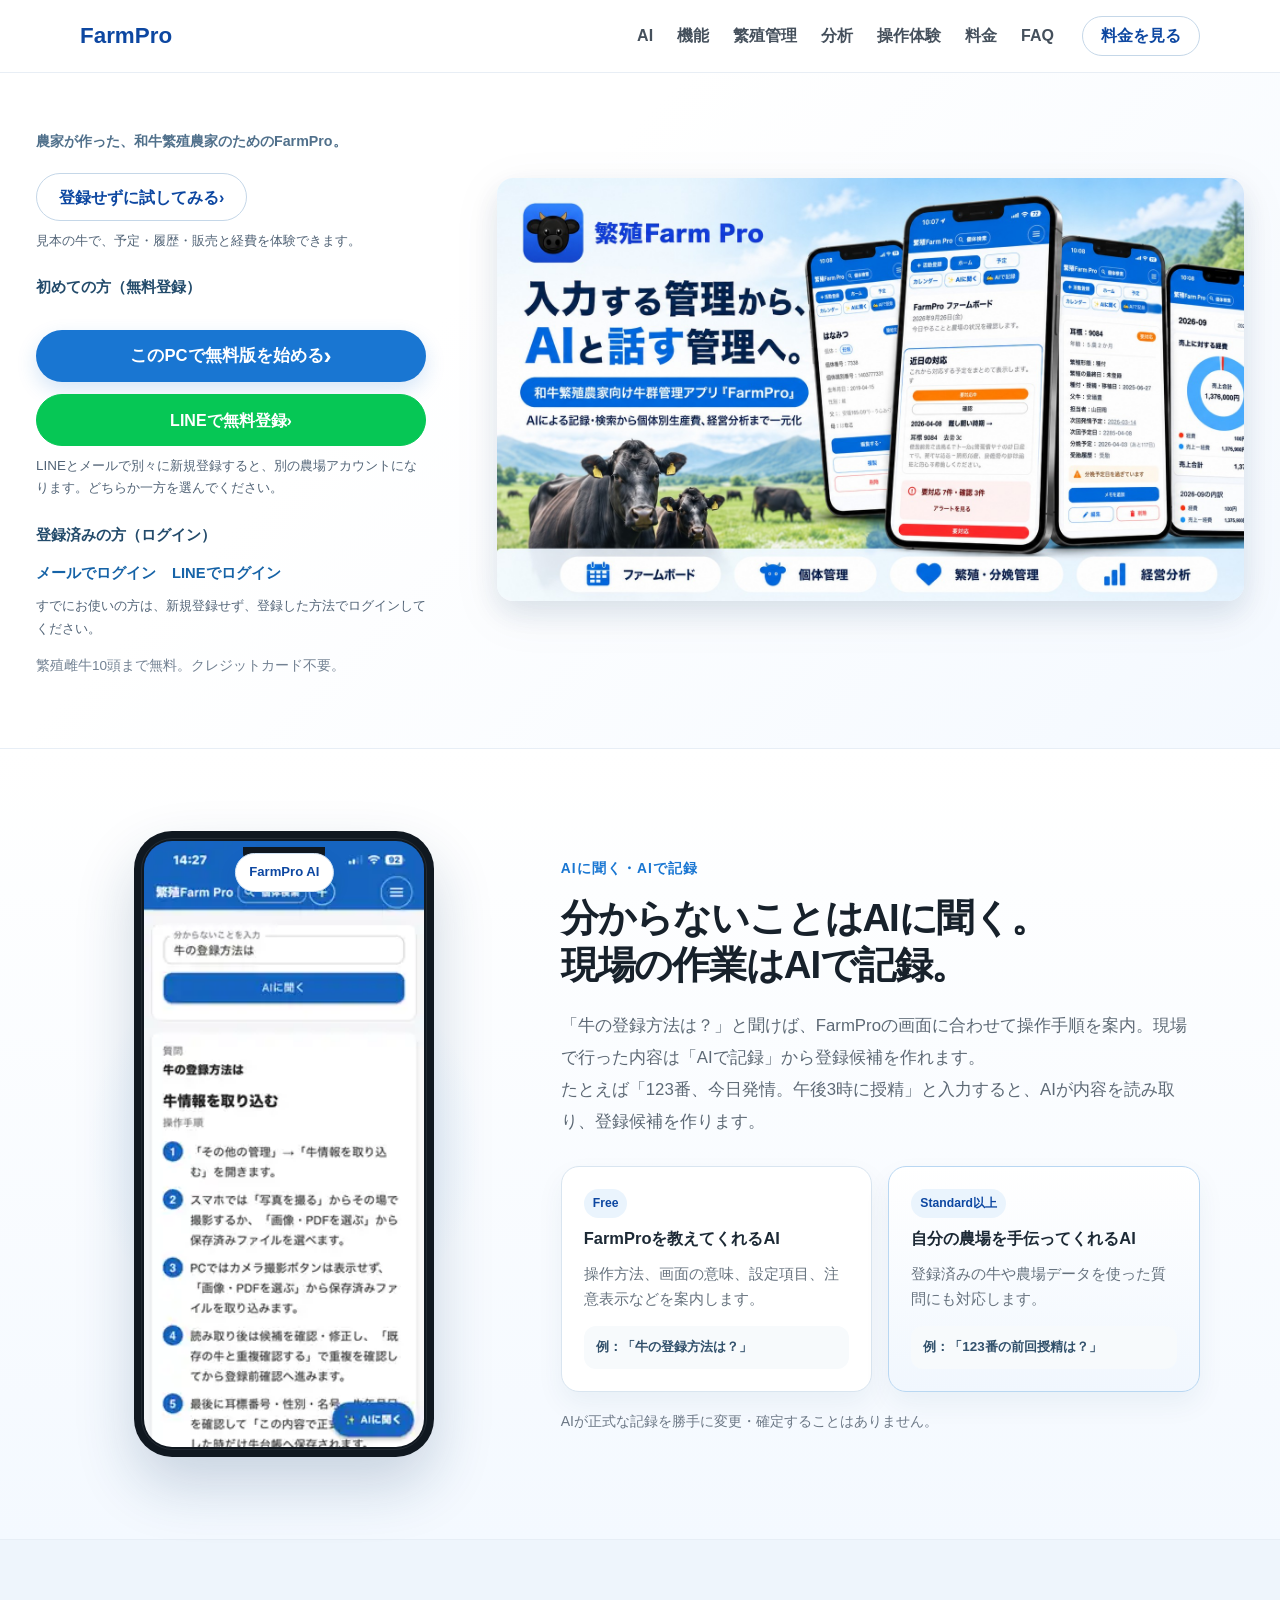
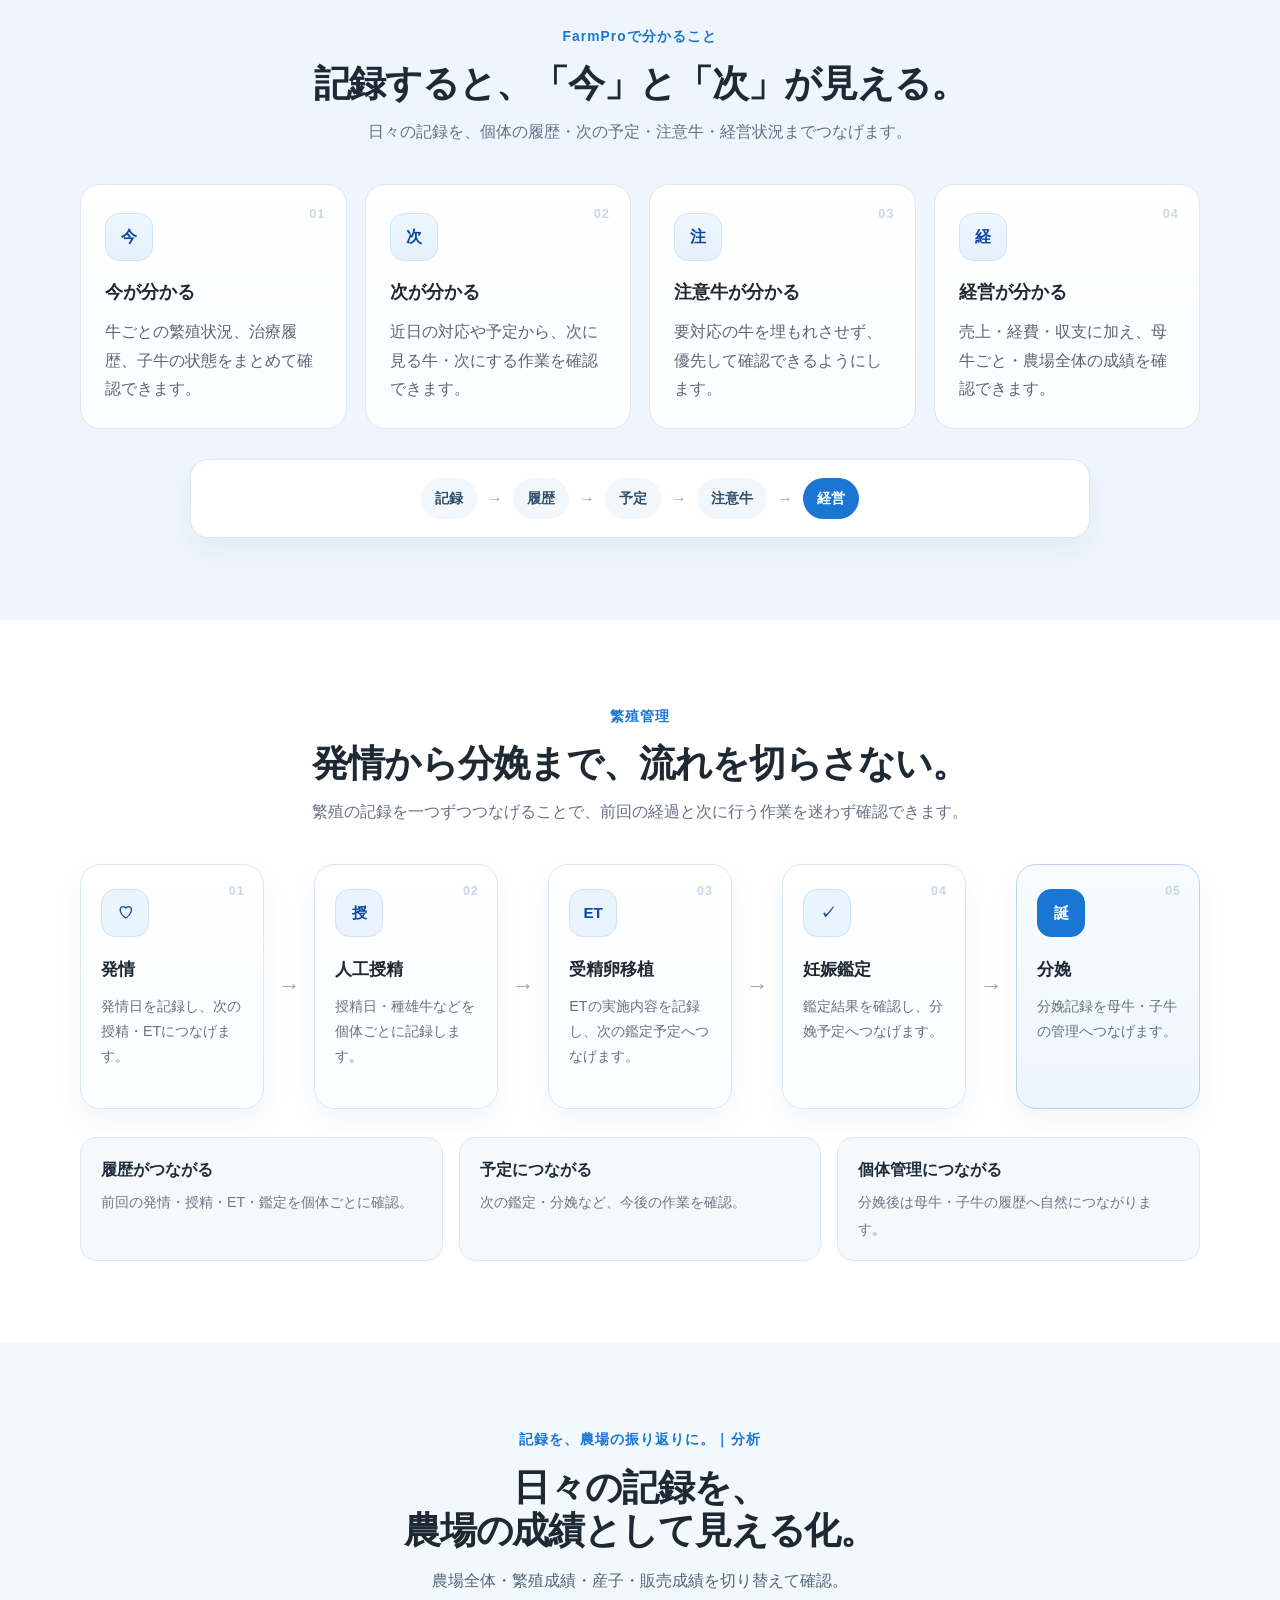
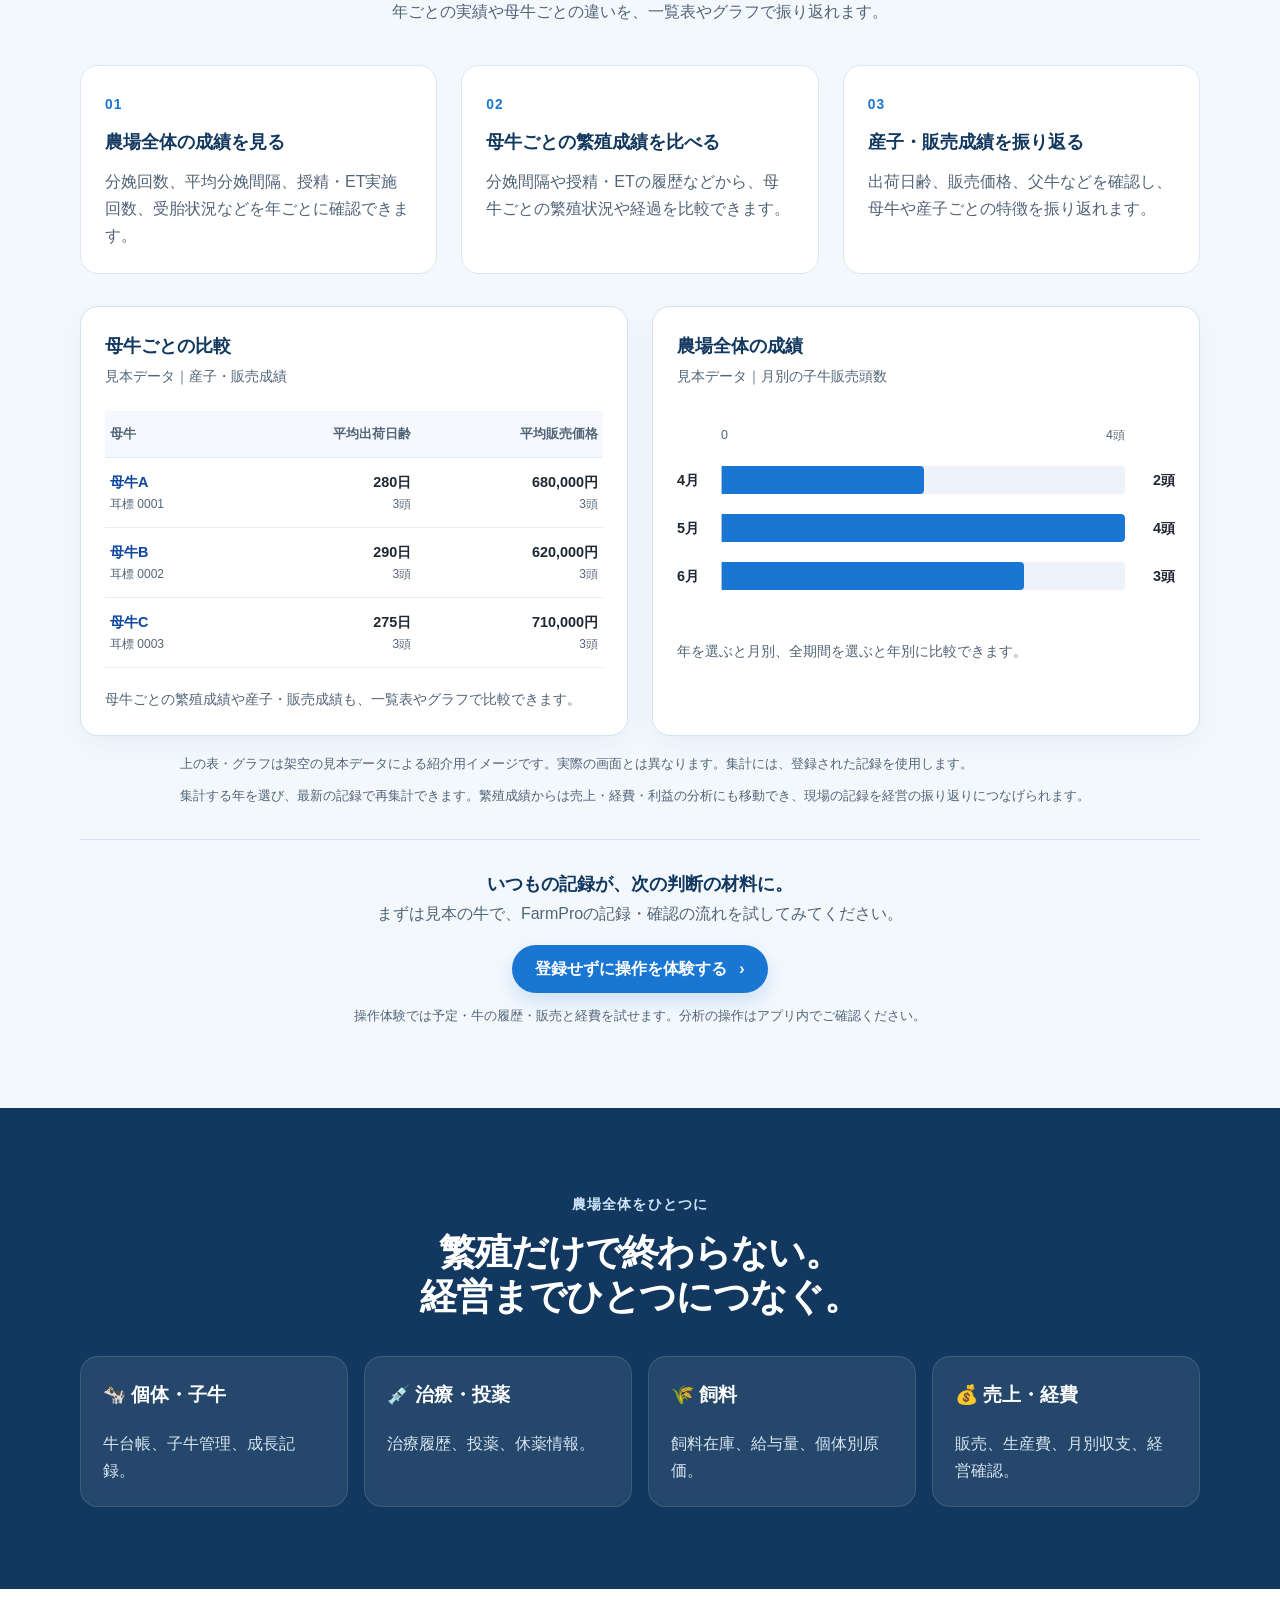
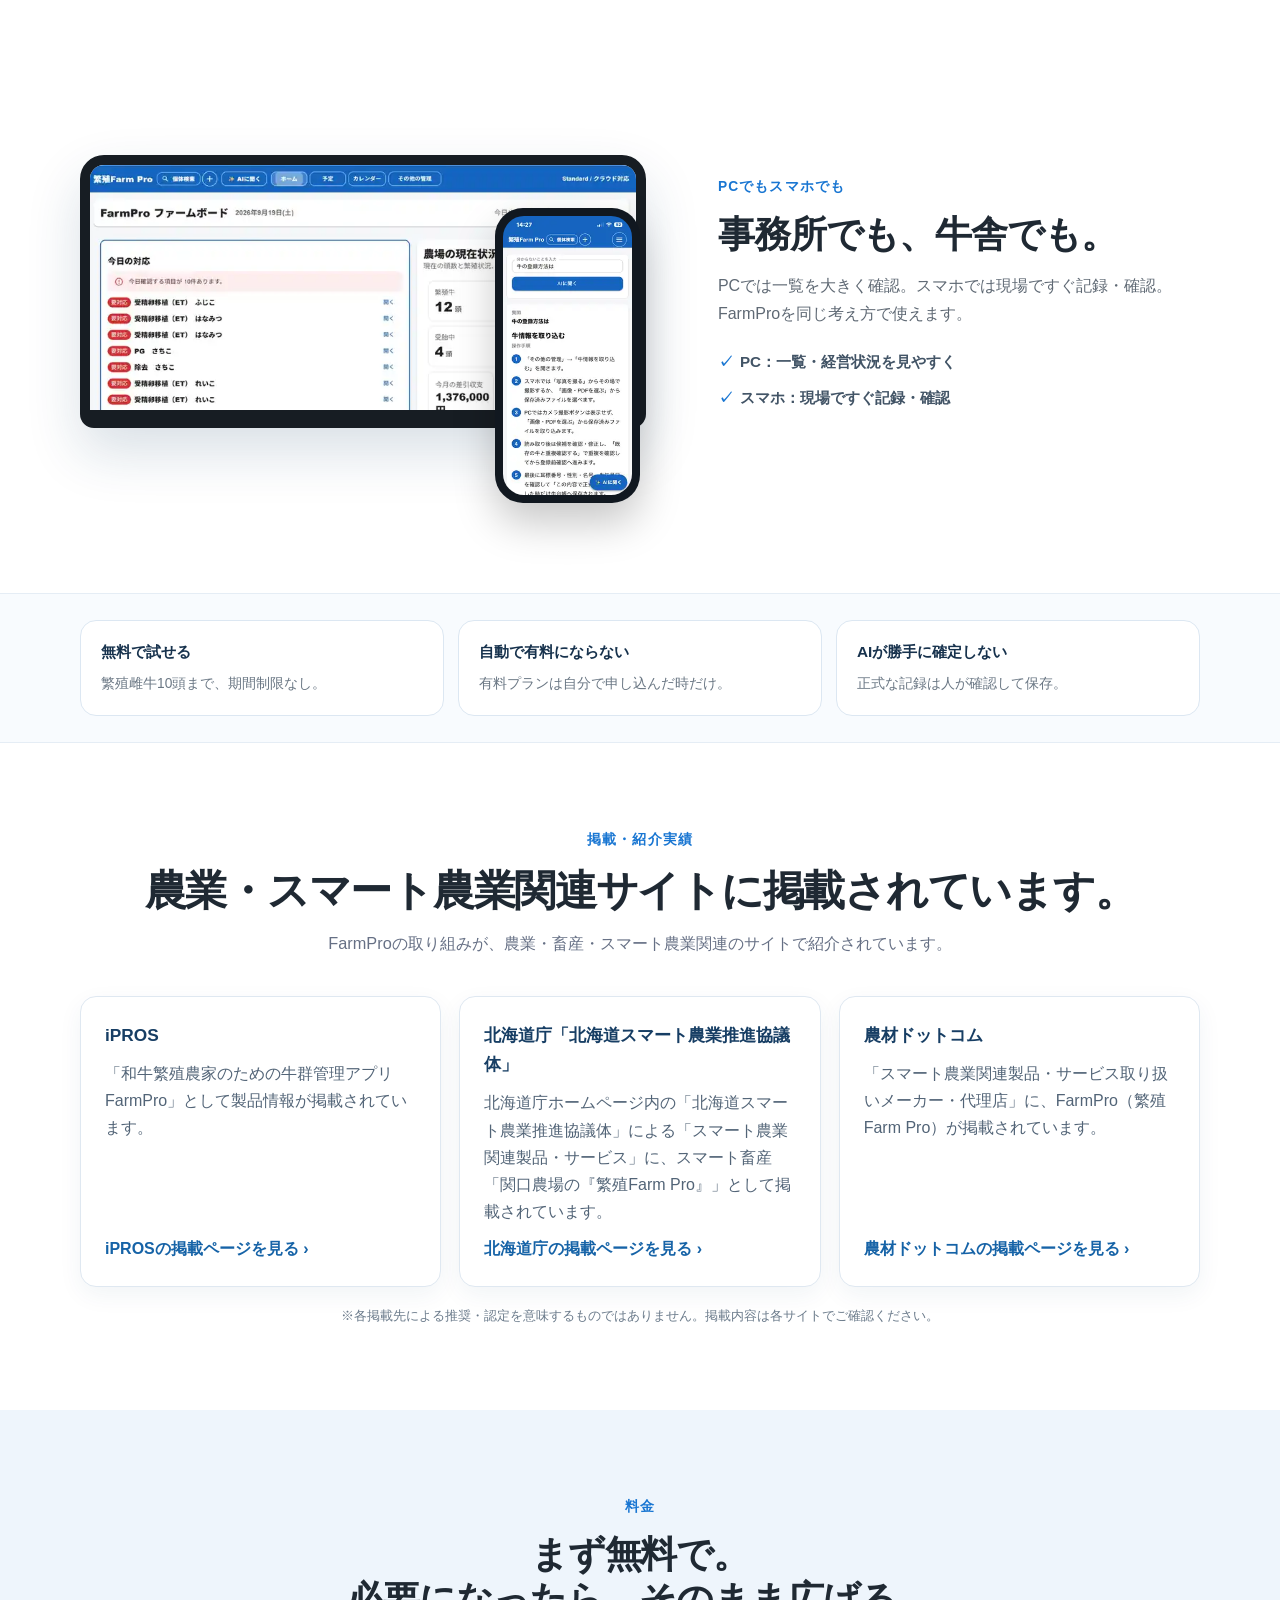
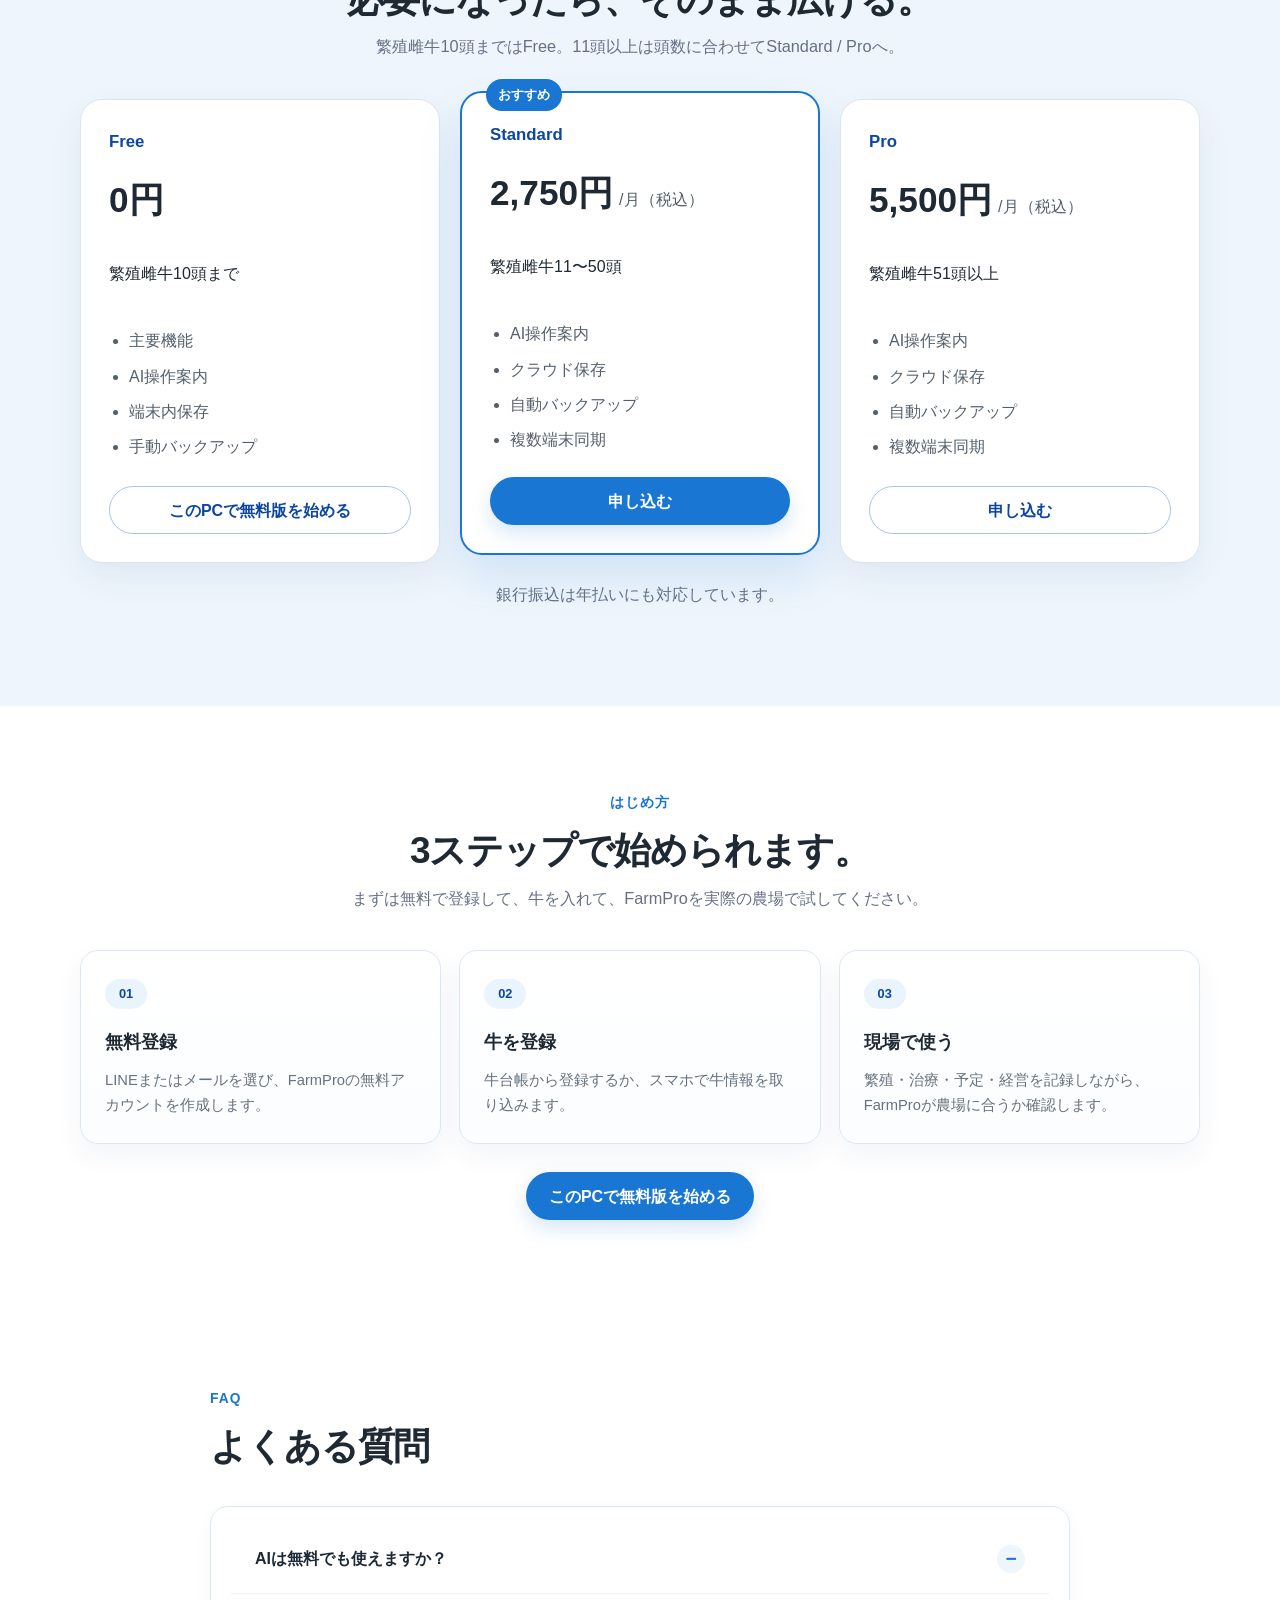
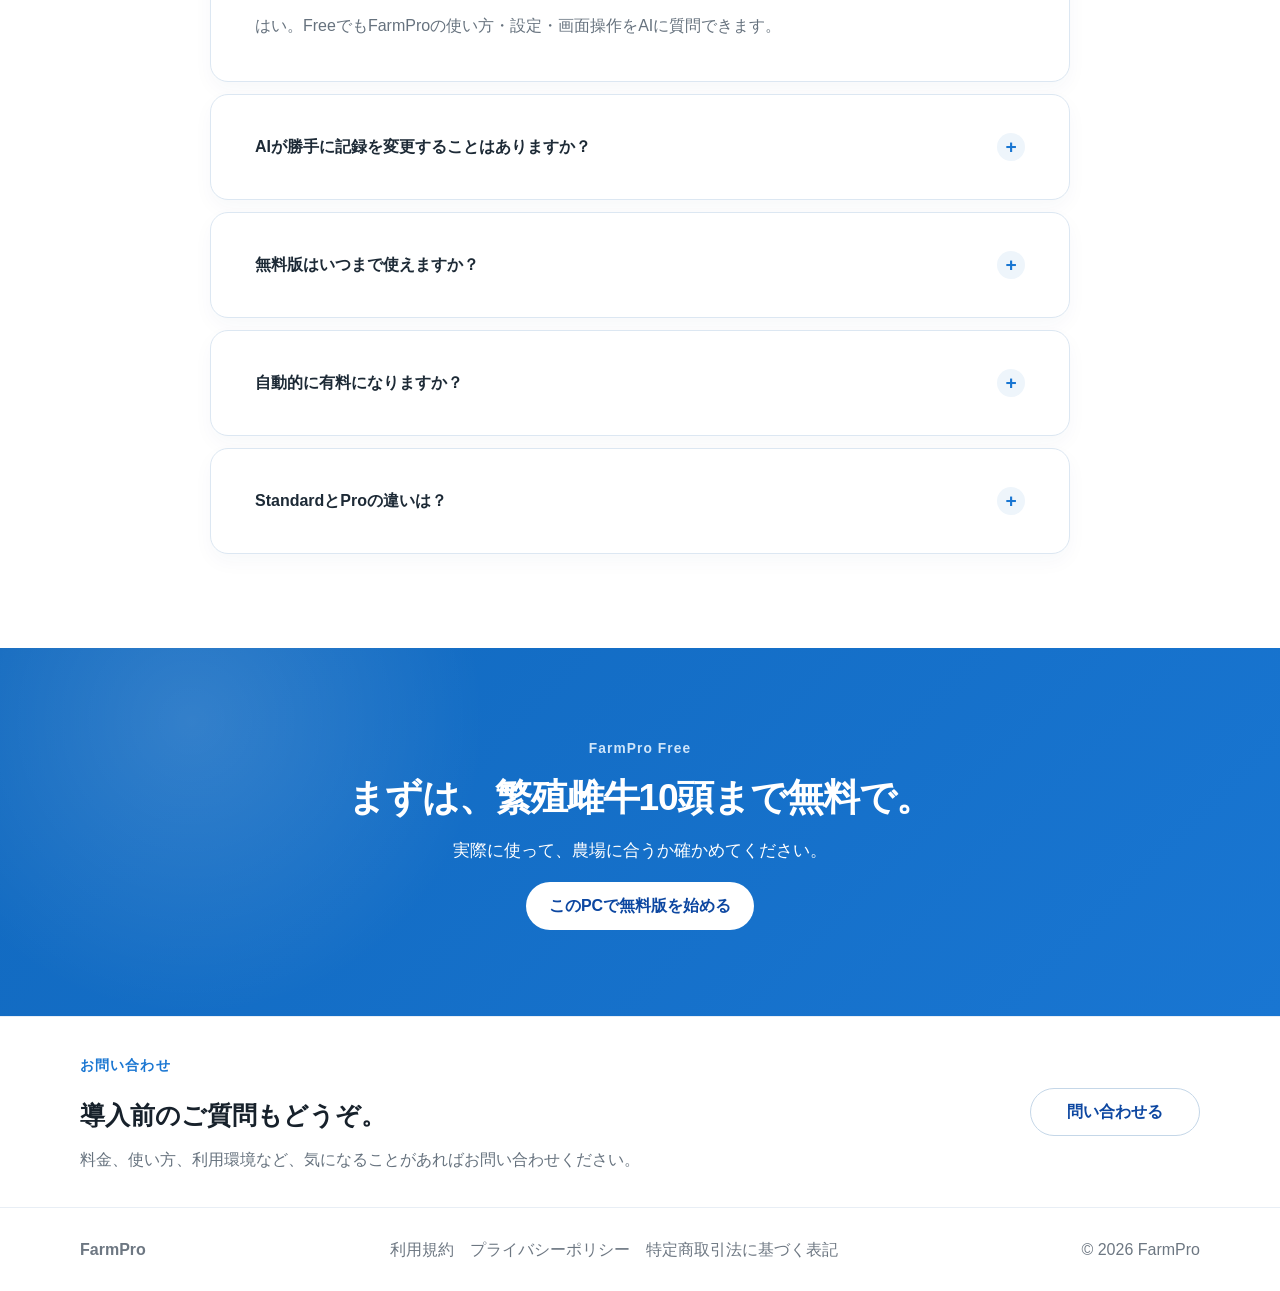
==== commit 7614d5ab: "Update analysis section copy to current app" ====
--- a/index.html
+++ b/index.html
@@ -296,25 +296,25 @@
     <div class="container">
       <div class="section-heading">
         <span class="eyebrow">記録を、農場の振り返りに。｜分析</span>
-        <h2 id="analysis-title">母牛ごとの特徴も、<br>農場全体の成績も見える。</h2>
-        <p class="section-intro">日々の繁殖・分娩・出荷販売の記録から、母牛ごとの成績を比較。<br>農場全体の変化も、月別・年別の一覧表やグラフで確認できます。</p>
+        <h2 id="analysis-title">日々の記録を、<br>農場の成績として見える化。</h2>
+        <p class="section-intro">農場全体・繁殖成績・産子・販売成績を切り替えて確認。<br>年ごとの実績や母牛ごとの違いを、一覧表やグラフで振り返れます。</p>
       </div>
 
       <div class="analysis-benefits">
         <article>
           <span class="analysis-number">01</span>
-          <h3>母牛の繁殖成績を比べる</h3>
-          <p>分娩間隔、分娩回数、授精・ETの実施回数を一覧で比較。過去の分娩履歴をたどり、牛ごとの経過を振り返れます。</p>
+          <h3>農場全体の成績を見る</h3>
+          <p>分娩回数、平均分娩間隔、授精・ET実施回数、受胎状況などを年ごとに確認できます。</p>
         </article>
         <article>
           <span class="analysis-number">02</span>
-          <h3>過去の産子の成績を見る</h3>
-          <p>母牛ごとに産子の出荷日齢や販売価格を比較。産子の履歴や父牛も確認し、記録から母牛の特徴を把握できます。</p>
+          <h3>母牛ごとの繁殖成績を比べる</h3>
+          <p>分娩間隔や授精・ETの履歴などから、母牛ごとの繁殖状況や経過を比較できます。</p>
         </article>
         <article>
           <span class="analysis-number">03</span>
-          <h3>農場全体の変化をつかむ</h3>
-          <p>分娩回数や子牛販売頭数、平均販売価格などを月別・年別に集計。個体の記録を農場全体の振り返りにつなげます。</p>
+          <h3>産子・販売成績を振り返る</h3>
+          <p>出荷日齢、販売価格、父牛などを確認し、母牛や産子ごとの特徴を振り返れます。</p>
         </article>
       </div>
 
@@ -330,7 +330,7 @@
               <tr><th scope="row">母牛C<small>耳標 0003</small></th><td>275日<small>3頭</small></td><td>710,000円<small>3頭</small></td></tr>
             </tbody>
           </table>
-          <p class="analysis-example-note">分娩間隔などの繁殖成績も、一覧表・グラフで比較できます。</p>
+          <p class="analysis-example-note">母牛ごとの繁殖成績や産子・販売成績も、一覧表やグラフで比較できます。</p>
         </figure>
 
         <figure class="analysis-example">
@@ -345,7 +345,7 @@
         </figure>
       </div>
       <p class="analysis-sample-note">上の表・グラフは架空の見本データによる紹介用イメージです。実際の画面とは異なります。集計には、登録された記録を使用します。</p>
-      <p class="analysis-context-note">平均は記録のある実績から計算し、対象件数も表示します。販売価格は性別・父牛・販売時期などでも変わるため、母牛の特徴を振り返る参考として確認できます。</p>
+      <p class="analysis-context-note">集計する年を選び、最新の記録で再集計できます。繁殖成績からは売上・経費・利益の分析にも移動でき、現場の記録を経営の振り返りにつなげられます。</p>
       <div class="analysis-next">
         <p><strong>いつもの記録が、次の判断の材料に。</strong><br>まずは見本の牛で、FarmProの記録・確認の流れを試してみてください。</p>
         <a class="btn btn-primary" href="demo.html">登録せずに操作を体験する <span aria-hidden="true">›</span></a>
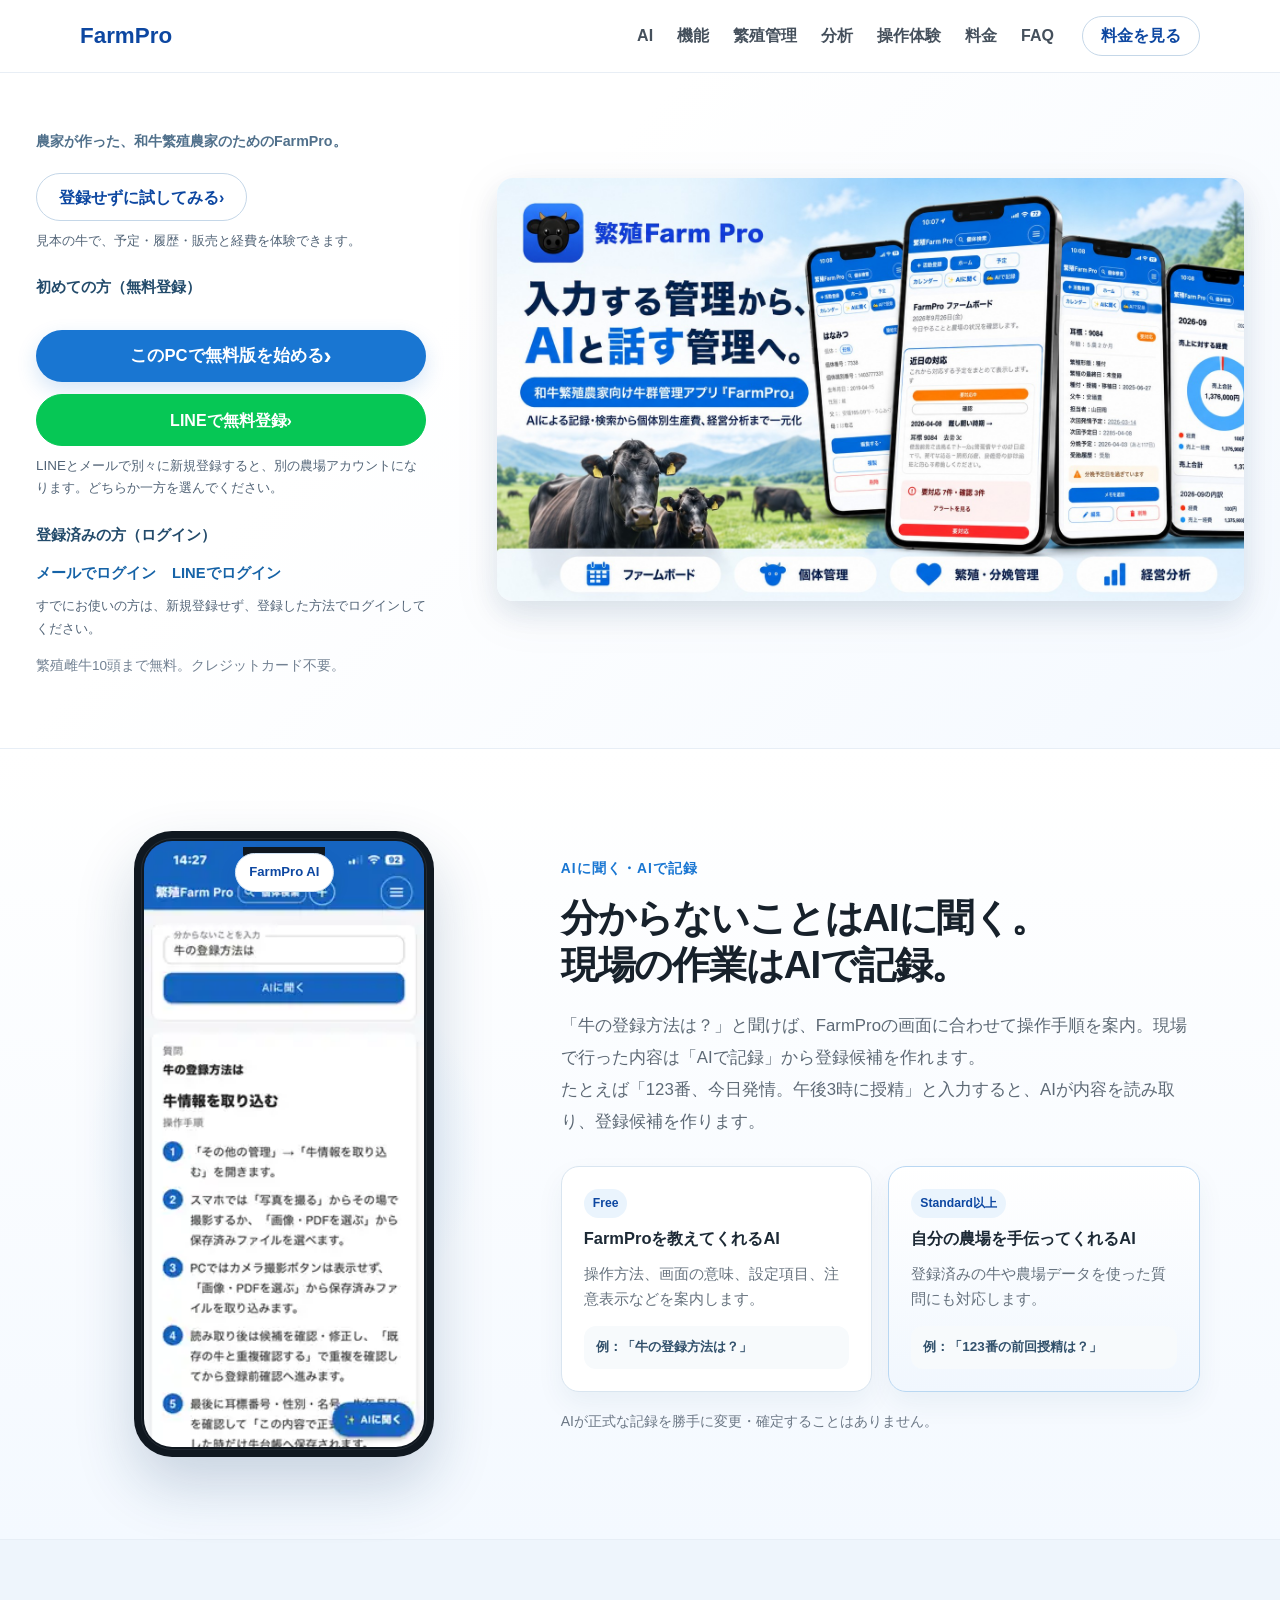
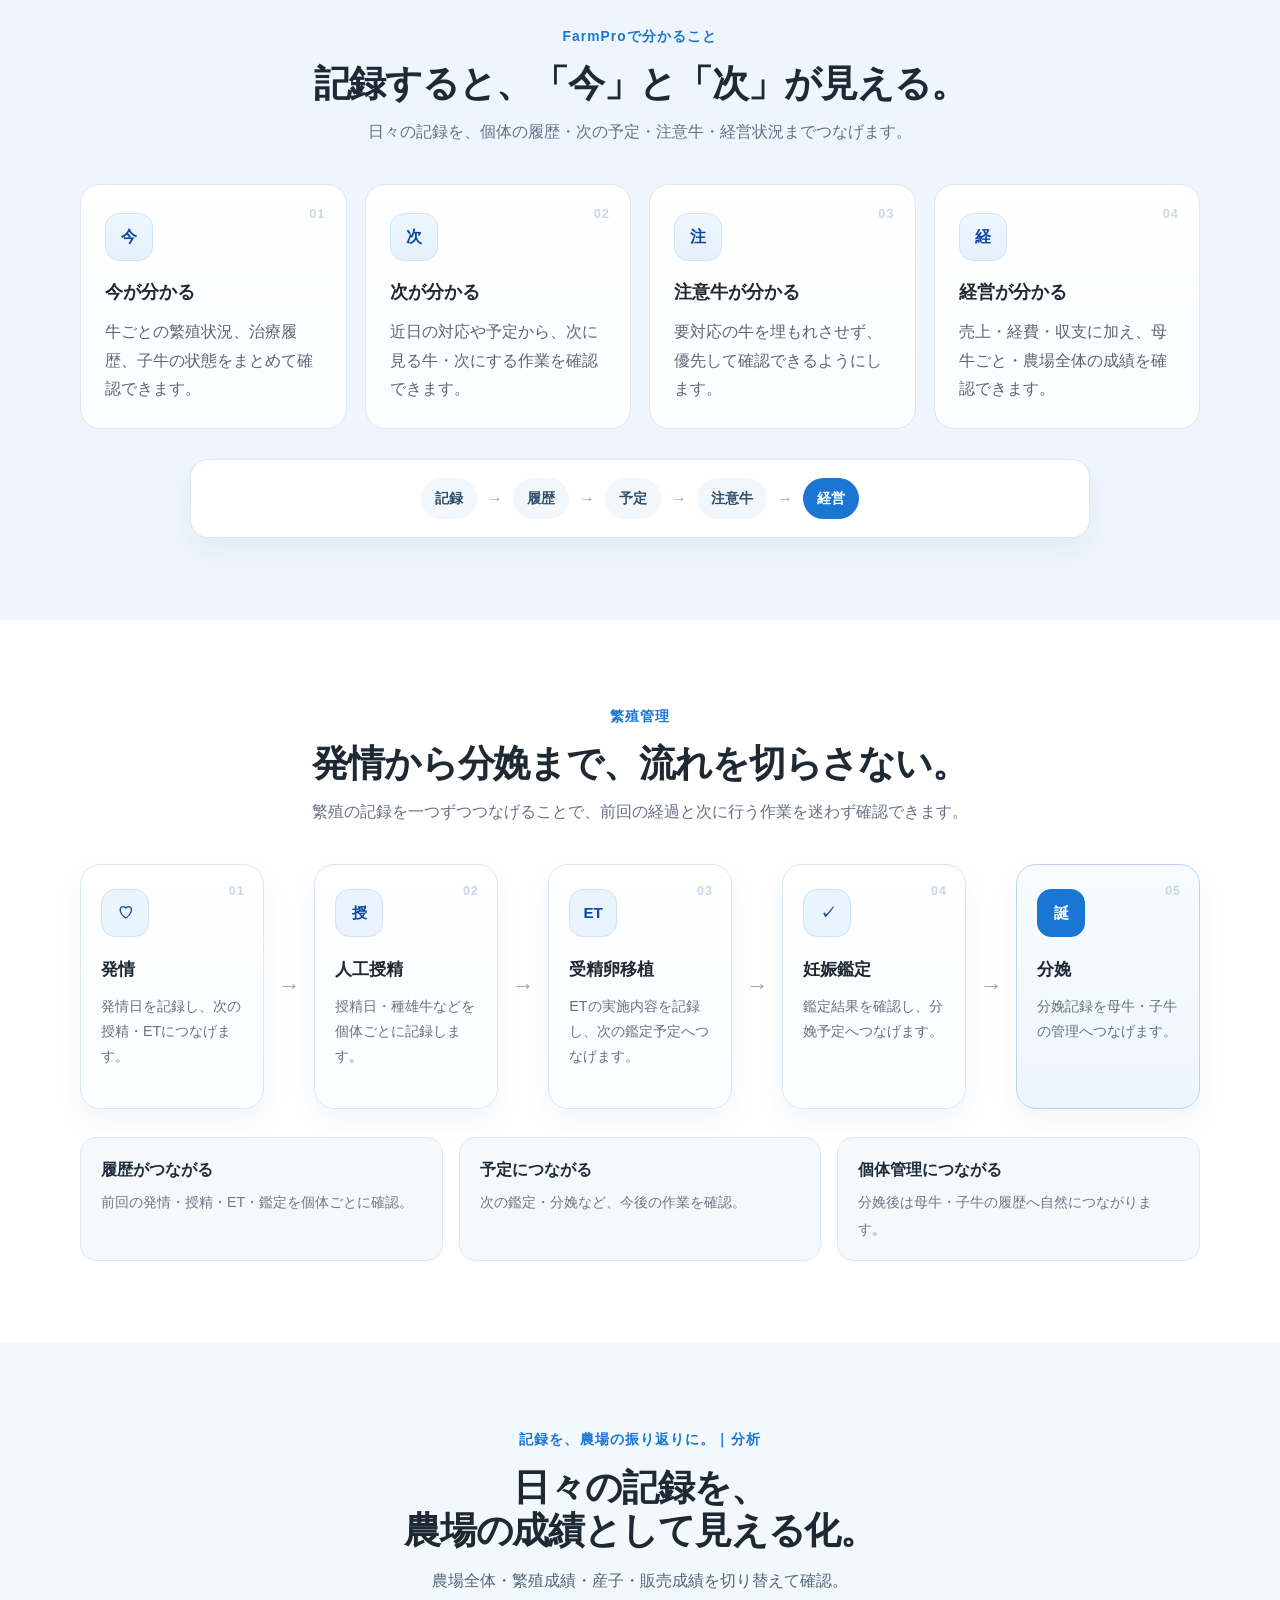
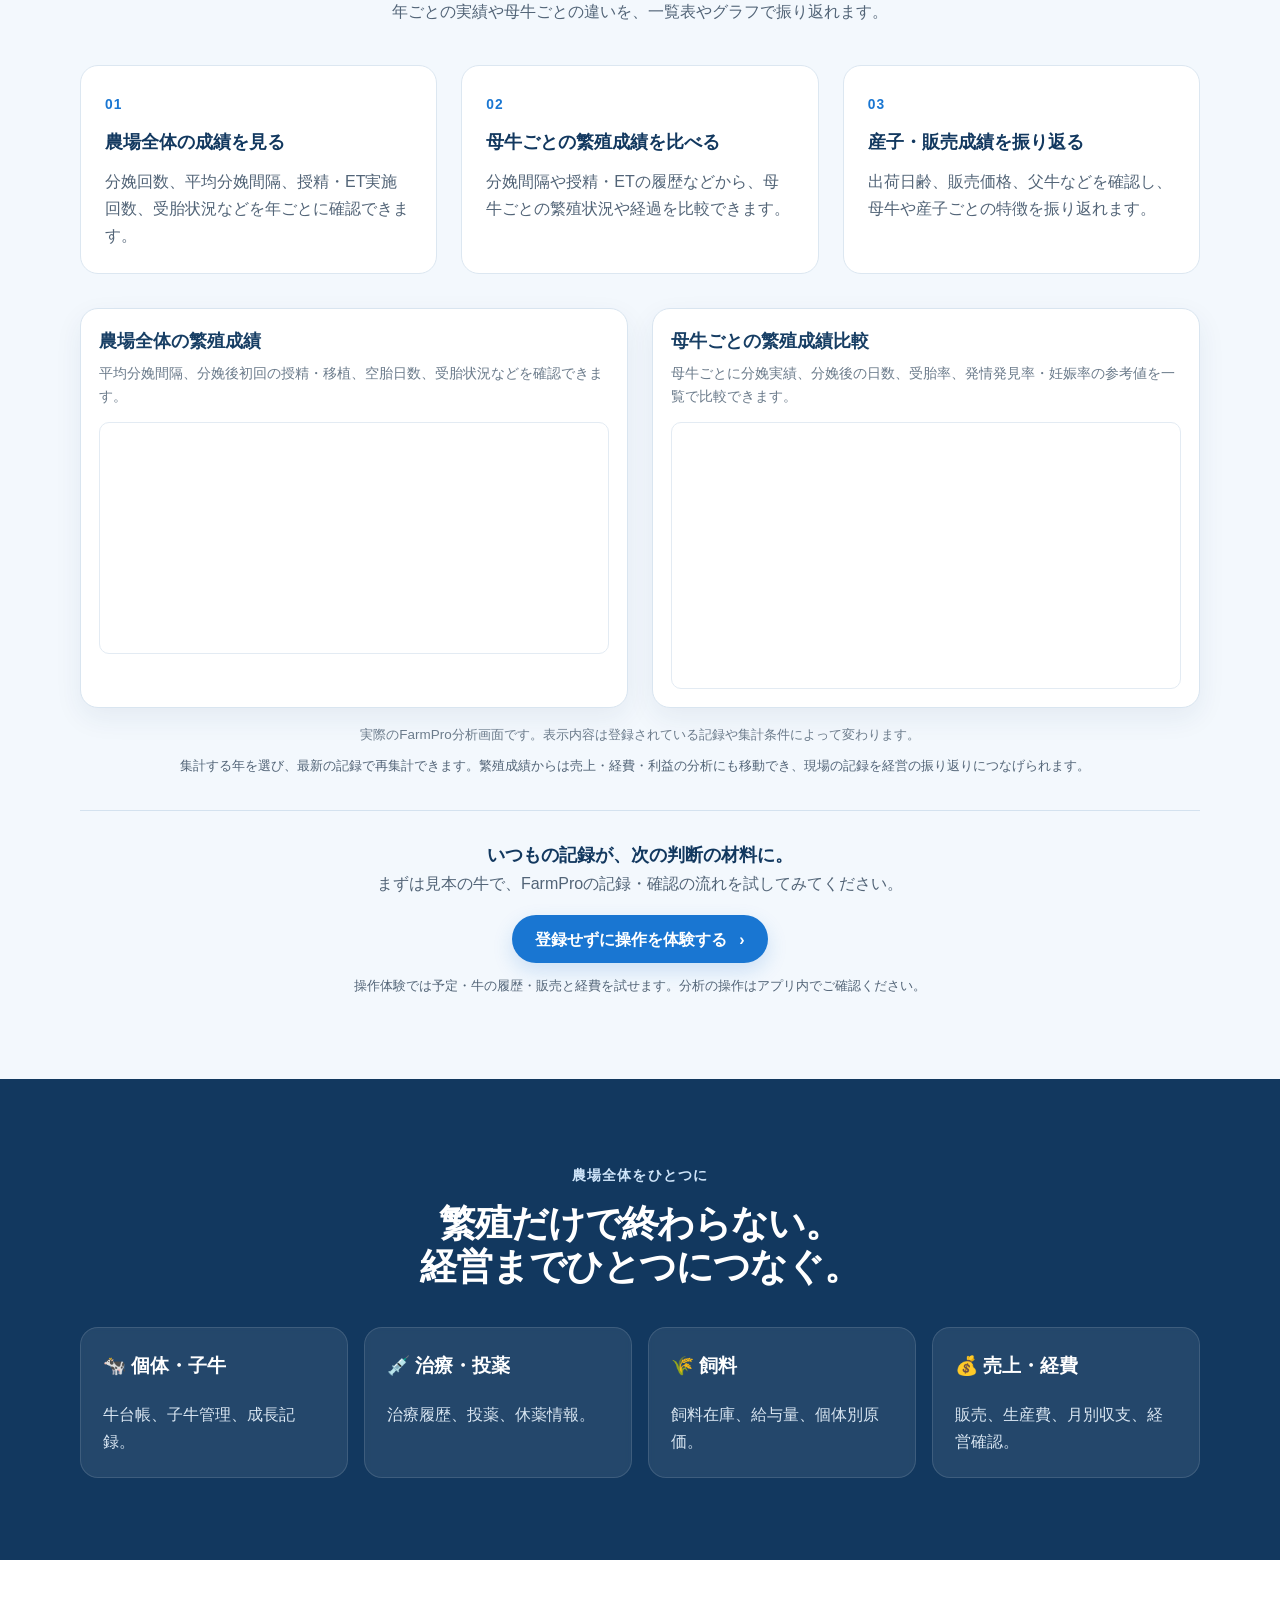
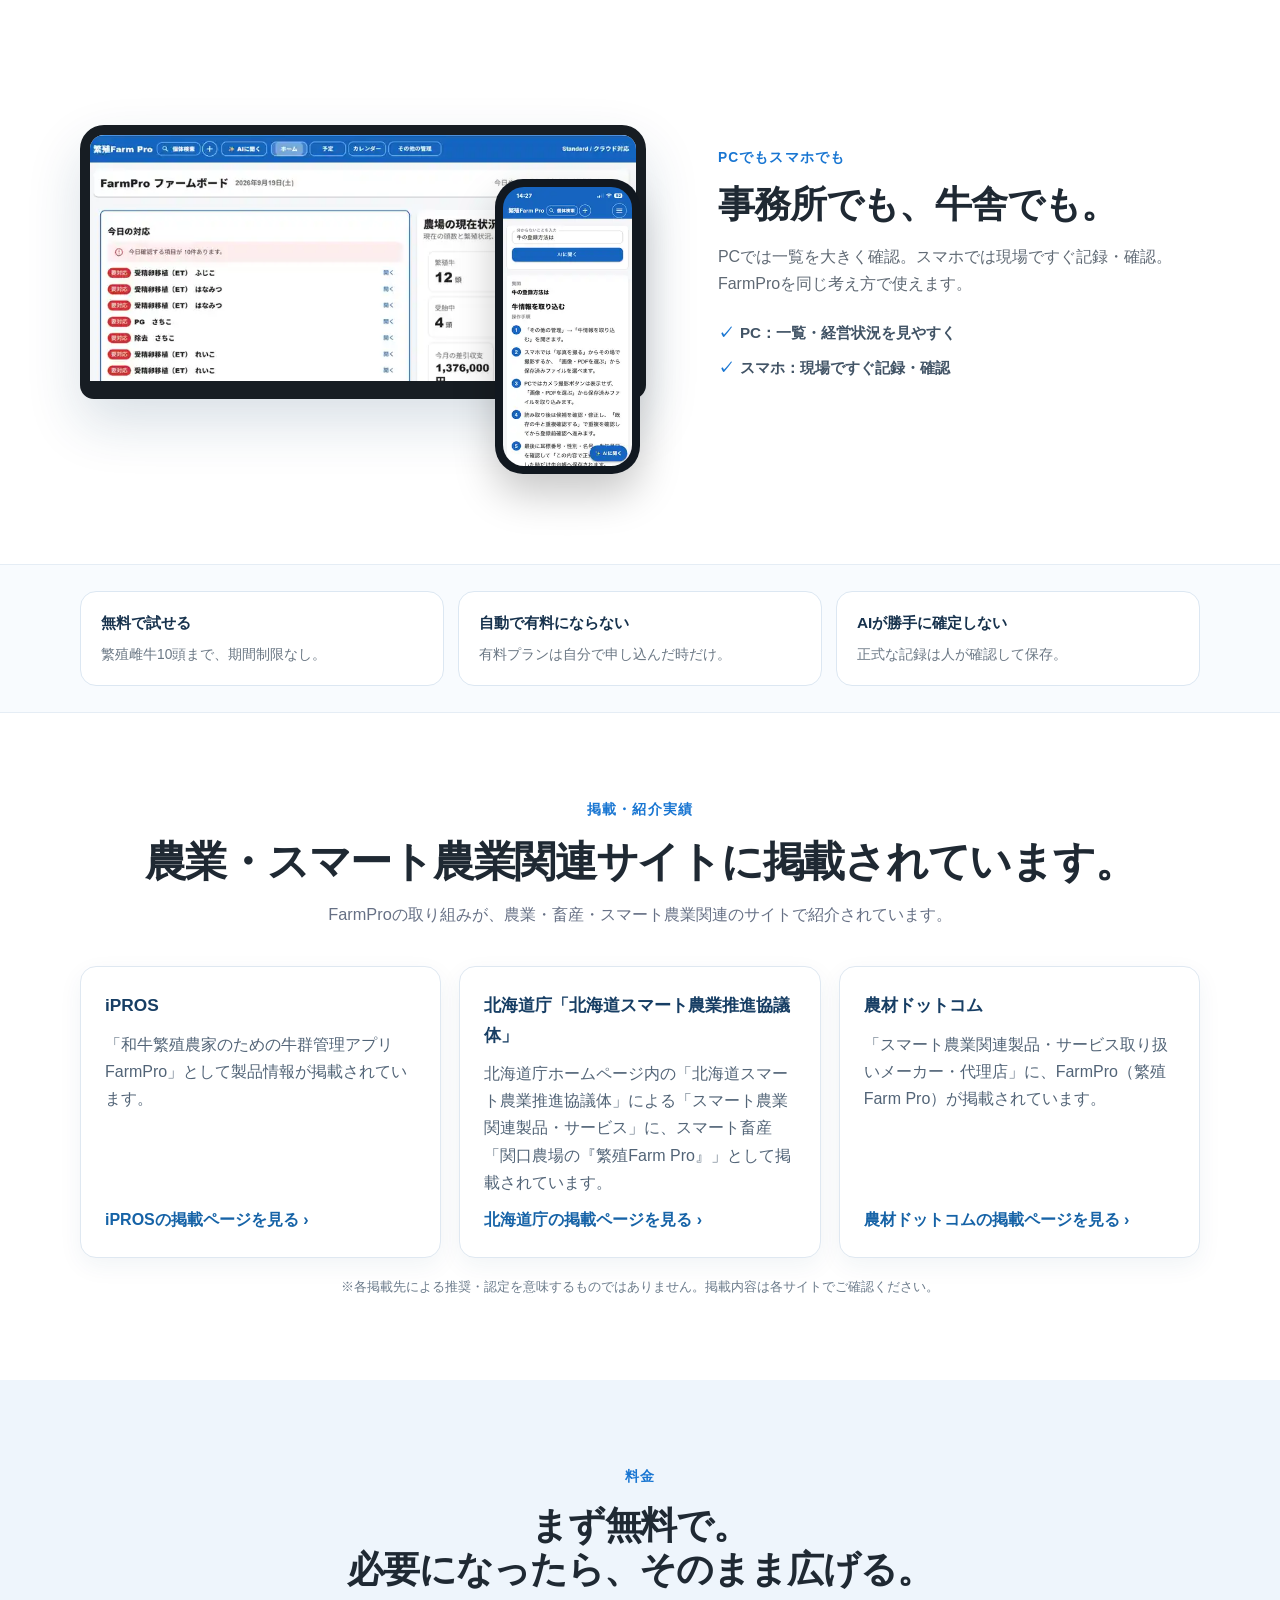
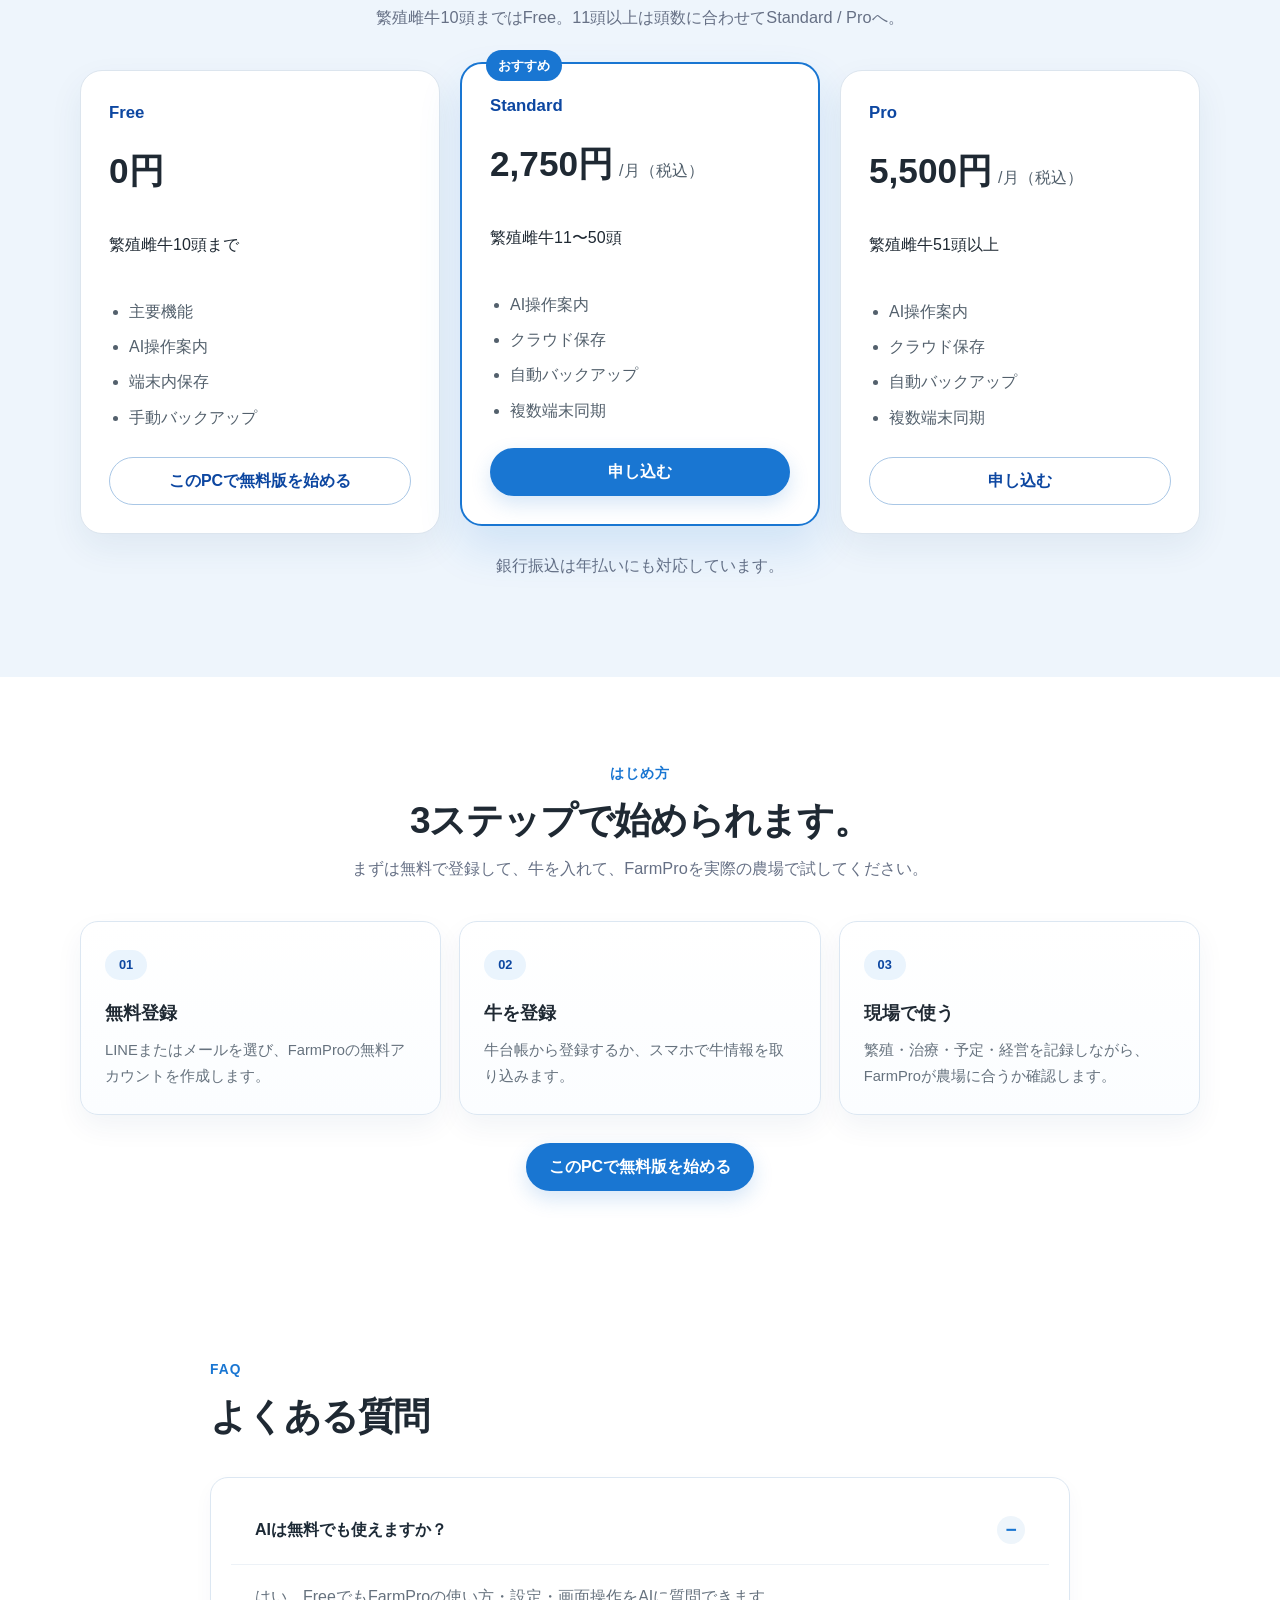
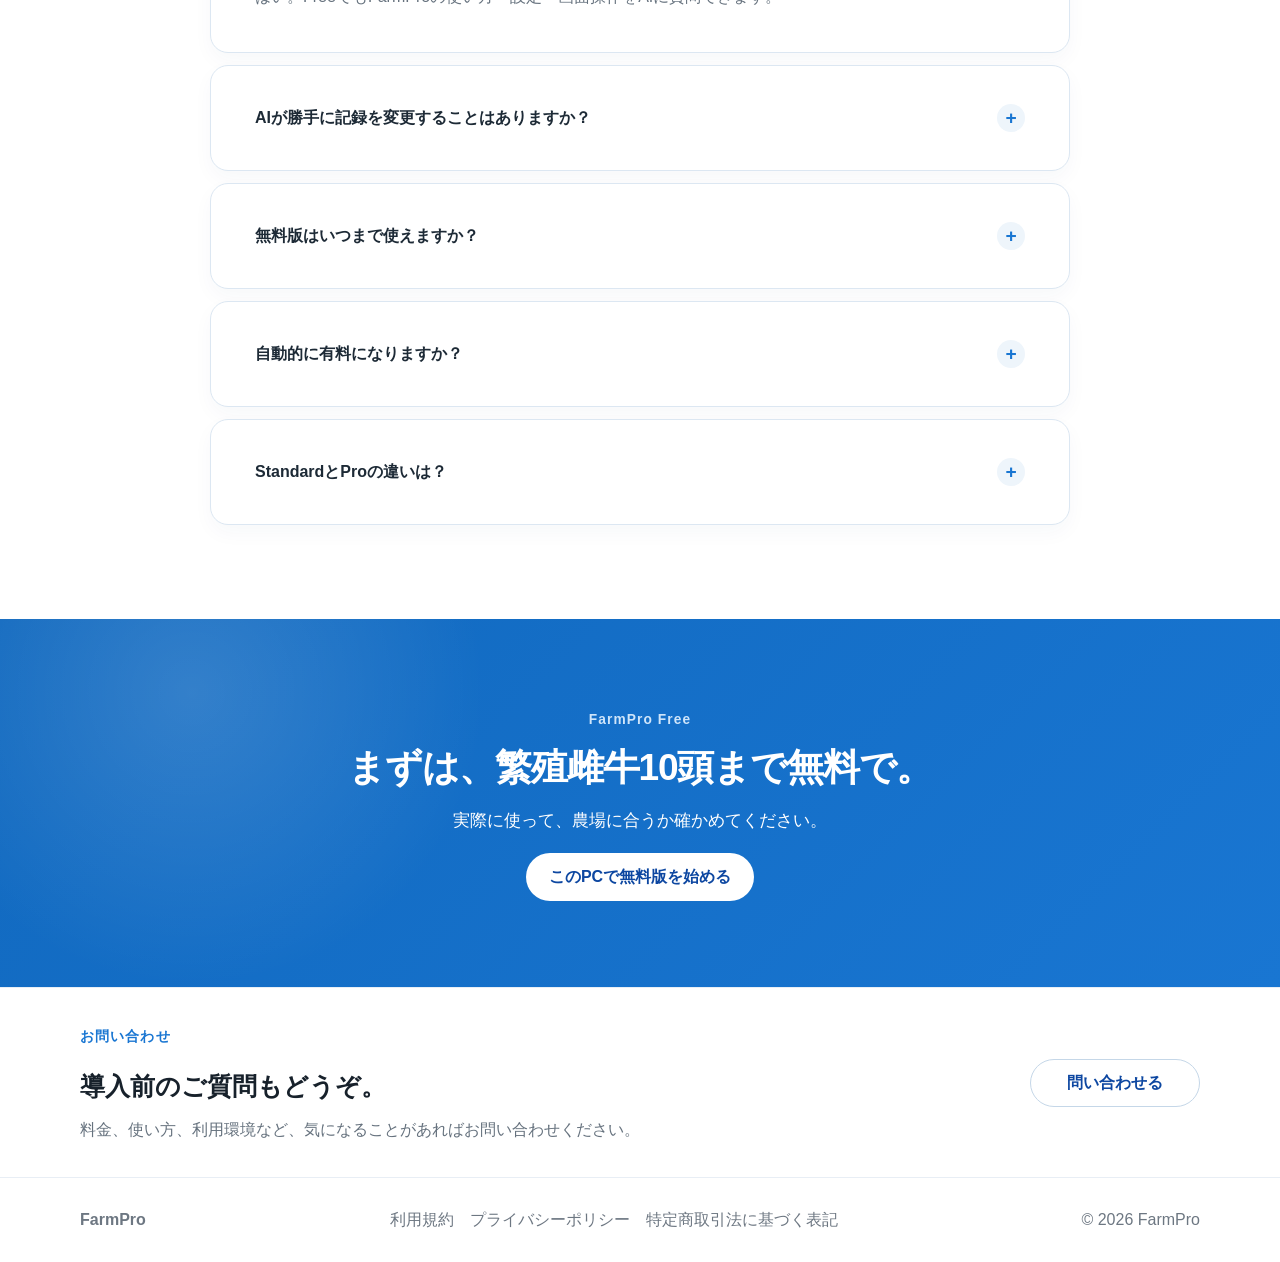
==== commit 847b62d5: "Replace analysis sample charts with current screenshots" ====
--- a/index.html
+++ b/index.html
@@ -71,6 +71,17 @@
     @media(max-width:560px){.hero{padding:28px 0 36px}.hero h1{font-size:clamp(1.9rem,8vw,2.45rem)}.hero-lead{font-size:.96rem;margin:18px 0 22px}.hero .farmer-made{font-size:.82rem;margin-bottom:12px}.hero-product{padding-top:0}}
   </style>
 
+  <style id="analysis-screenshot-styles">
+    .analysis-screenshot-grid{display:grid;grid-template-columns:1fr 1fr;gap:24px;margin:34px auto 0}
+    .analysis-screen-card{margin:0;background:#fff;border:1px solid #d9e5f0;border-radius:18px;padding:18px;box-shadow:0 10px 28px rgba(23,62,100,.07)}
+    .analysis-screen-card figcaption{display:flex;flex-direction:column;gap:5px;margin-bottom:14px}
+    .analysis-screen-card figcaption strong{font-size:1.1rem;color:#173e64}
+    .analysis-screen-card figcaption span{font-size:.9rem;color:#6b7b8b;line-height:1.6}
+    .analysis-screen-card img{display:block;width:100%;height:auto;border-radius:10px;border:1px solid #e3ebf3}
+    .analysis-screen-note{margin:16px auto 0;color:#6b7b8b;font-size:.84rem;line-height:1.7;text-align:center}
+    @media(max-width:820px){.analysis-screenshot-grid{grid-template-columns:1fr}.analysis-screen-card{padding:14px}.analysis-screen-note{text-align:left}}
+  </style>
+
   <style id="media-mentions-styles">
     .media-mentions{background:#fff}
     .media-mentions .section-heading{max-width:1100px;margin-left:auto;margin-right:auto}.media-mentions .section-heading h2{font-size:clamp(2rem,3.3vw,3.25rem);line-height:1.25;text-wrap:balance}.media-mentions-grid{display:grid;grid-template-columns:repeat(3,minmax(0,1fr));gap:18px;max-width:1180px;margin:28px auto 0}
@@ -318,33 +329,23 @@
         </article>
       </div>
 
-      <div class="analysis-examples">
-        <figure class="analysis-example">
-          <figcaption><strong>母牛ごとの比較</strong><span>見本データ｜産子・販売成績</span></figcaption>
-          <table class="analysis-table">
-            <caption class="analysis-sr-only">架空の母牛3頭の産子・販売成績。各母牛の販売記録3頭分の平均値。</caption>
-            <thead><tr><th scope="col">母牛</th><th scope="col">平均出荷日齢</th><th scope="col">平均販売価格</th></tr></thead>
-            <tbody>
-              <tr><th scope="row">母牛A<small>耳標 0001</small></th><td>280日<small>3頭</small></td><td>680,000円<small>3頭</small></td></tr>
-              <tr><th scope="row">母牛B<small>耳標 0002</small></th><td>290日<small>3頭</small></td><td>620,000円<small>3頭</small></td></tr>
-              <tr><th scope="row">母牛C<small>耳標 0003</small></th><td>275日<small>3頭</small></td><td>710,000円<small>3頭</small></td></tr>
-            </tbody>
-          </table>
-          <p class="analysis-example-note">母牛ごとの繁殖成績や産子・販売成績も、一覧表やグラフで比較できます。</p>
+      <div class="analysis-screenshot-grid">
+        <figure class="analysis-screen-card">
+          <figcaption>
+            <strong>農場全体の繁殖成績</strong>
+            <span>平均分娩間隔、分娩後初回の授精・移植、空胎日数、受胎状況などを確認できます。</span>
+          </figcaption>
+          <img src="farmpro-analysis-farm.webp" alt="FarmPro分析画面。農場全体の繁殖成績として平均分娩間隔、分娩後初回の授精・移植、空胎日数、受胎状況を表示" loading="lazy" />
         </figure>
-
-        <figure class="analysis-example">
-          <figcaption><strong>農場全体の成績</strong><span>見本データ｜月別の子牛販売頭数</span></figcaption>
-          <div class="analysis-chart" role="img" aria-label="架空の農場の月別子牛販売頭数。4月2頭、5月4頭、6月3頭。横軸は0から4頭。">
-            <div class="analysis-chart-scale" aria-hidden="true"><span>0</span><span>4頭</span></div>
-            <div class="analysis-chart-row" aria-hidden="true"><span>4月</span><div class="analysis-track"><i style="width:50%"></i></div><b>2頭</b></div>
-            <div class="analysis-chart-row" aria-hidden="true"><span>5月</span><div class="analysis-track"><i style="width:100%"></i></div><b>4頭</b></div>
-            <div class="analysis-chart-row" aria-hidden="true"><span>6月</span><div class="analysis-track"><i style="width:75%"></i></div><b>3頭</b></div>
-          </div>
-          <p class="analysis-example-note">年を選ぶと月別、全期間を選ぶと年別に比較できます。</p>
+        <figure class="analysis-screen-card">
+          <figcaption>
+            <strong>母牛ごとの繁殖成績比較</strong>
+            <span>母牛ごとに分娩実績、分娩後の日数、受胎率、発情発見率・妊娠率の参考値を一覧で比較できます。</span>
+          </figcaption>
+          <img src="farmpro-analysis-cows.webp" alt="FarmPro分析画面。母牛ごとの分娩実績、分娩後の日数、受胎率、発情発見率・妊娠率を一覧表示" loading="lazy" />
         </figure>
       </div>
-      <p class="analysis-sample-note">上の表・グラフは架空の見本データによる紹介用イメージです。実際の画面とは異なります。集計には、登録された記録を使用します。</p>
+      <p class="analysis-screen-note">実際のFarmPro分析画面です。表示内容は登録されている記録や集計条件によって変わります。</p>
       <p class="analysis-context-note">集計する年を選び、最新の記録で再集計できます。繁殖成績からは売上・経費・利益の分析にも移動でき、現場の記録を経営の振り返りにつなげられます。</p>
       <div class="analysis-next">
         <p><strong>いつもの記録が、次の判断の材料に。</strong><br>まずは見本の牛で、FarmProの記録・確認の流れを試してみてください。</p>
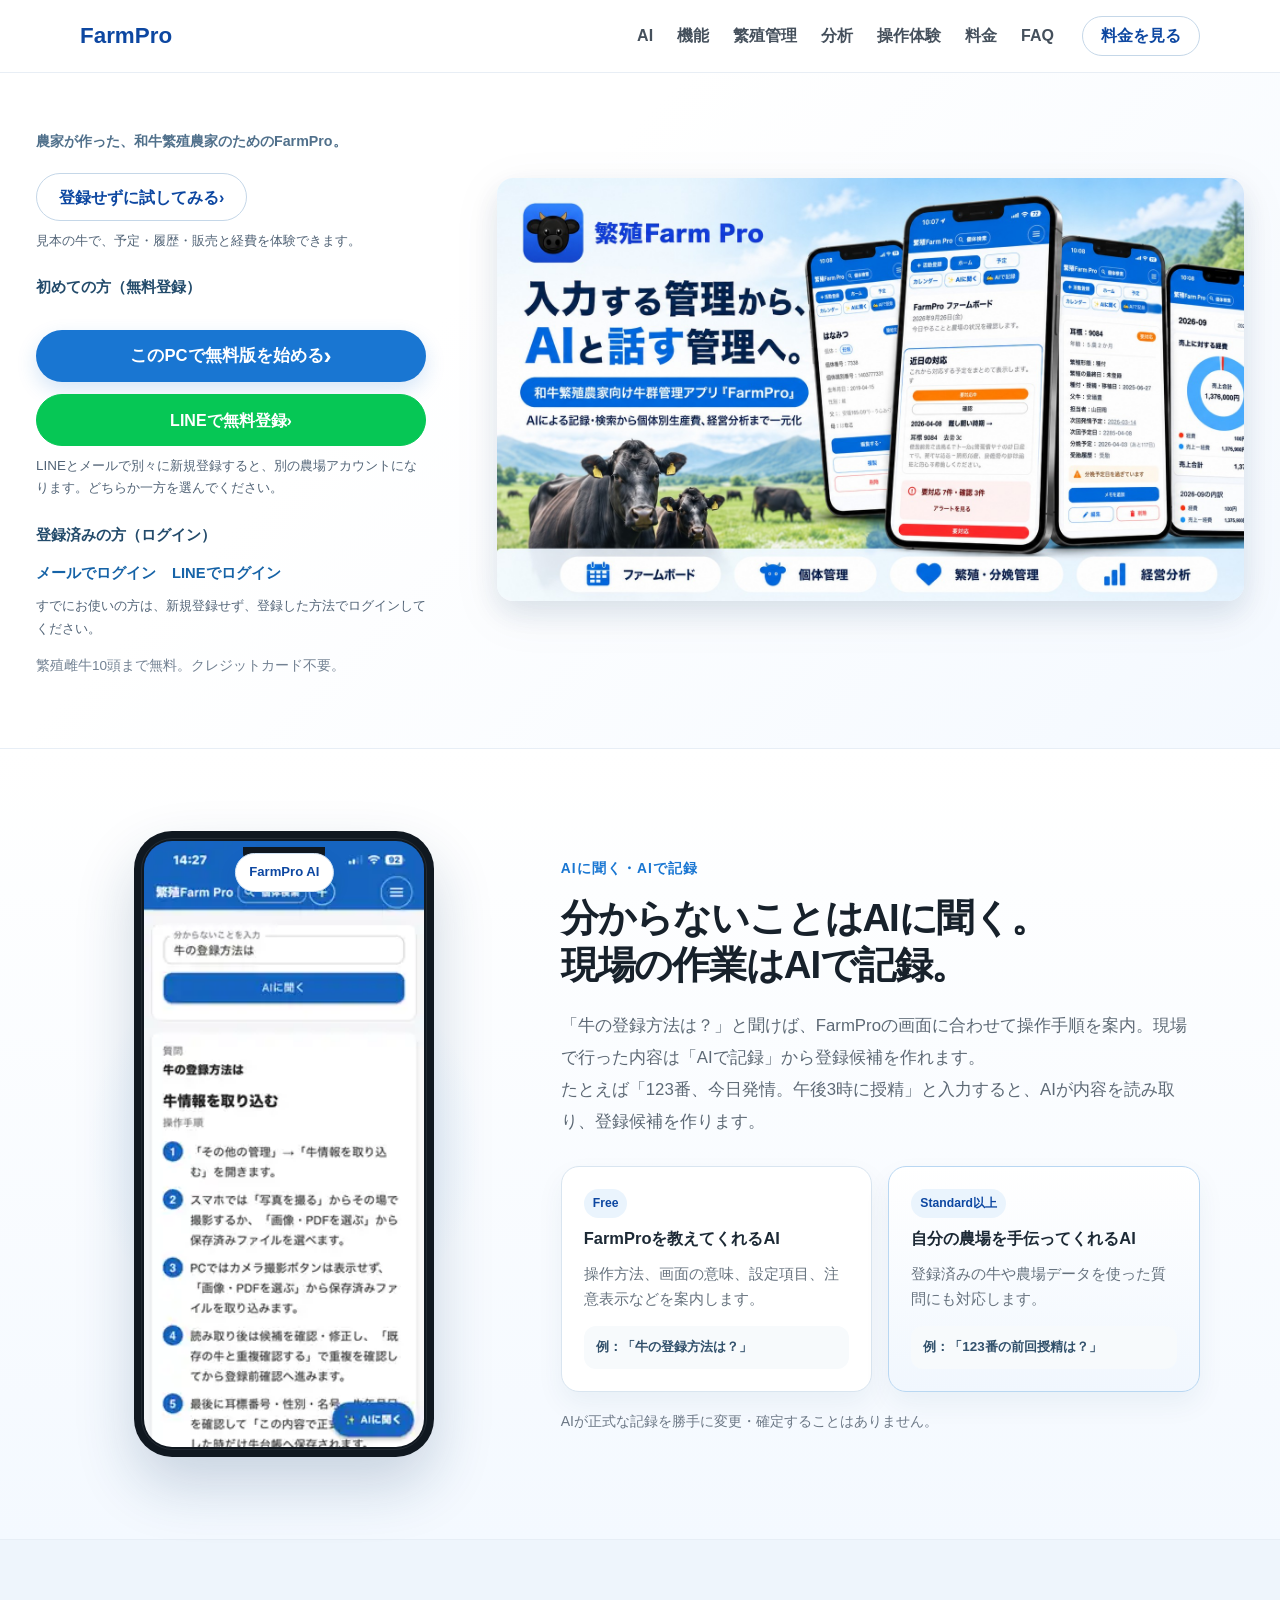
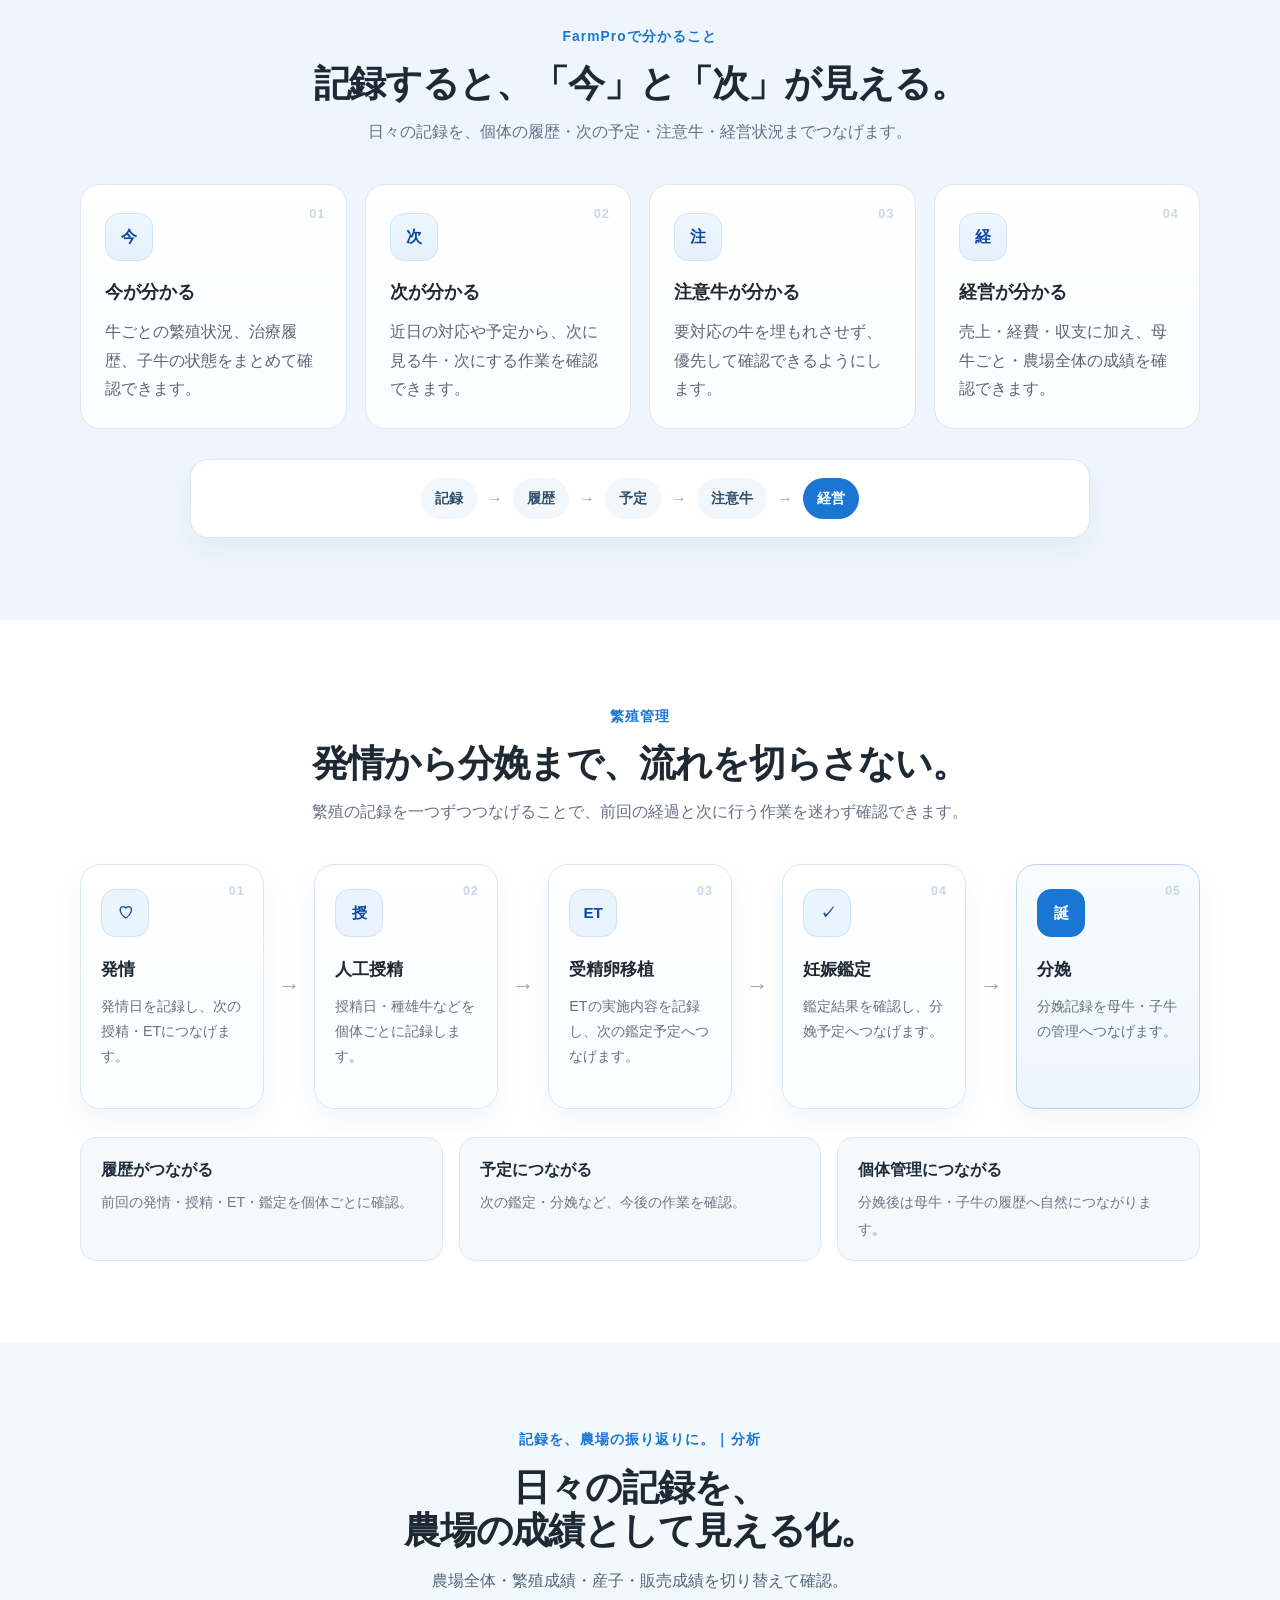
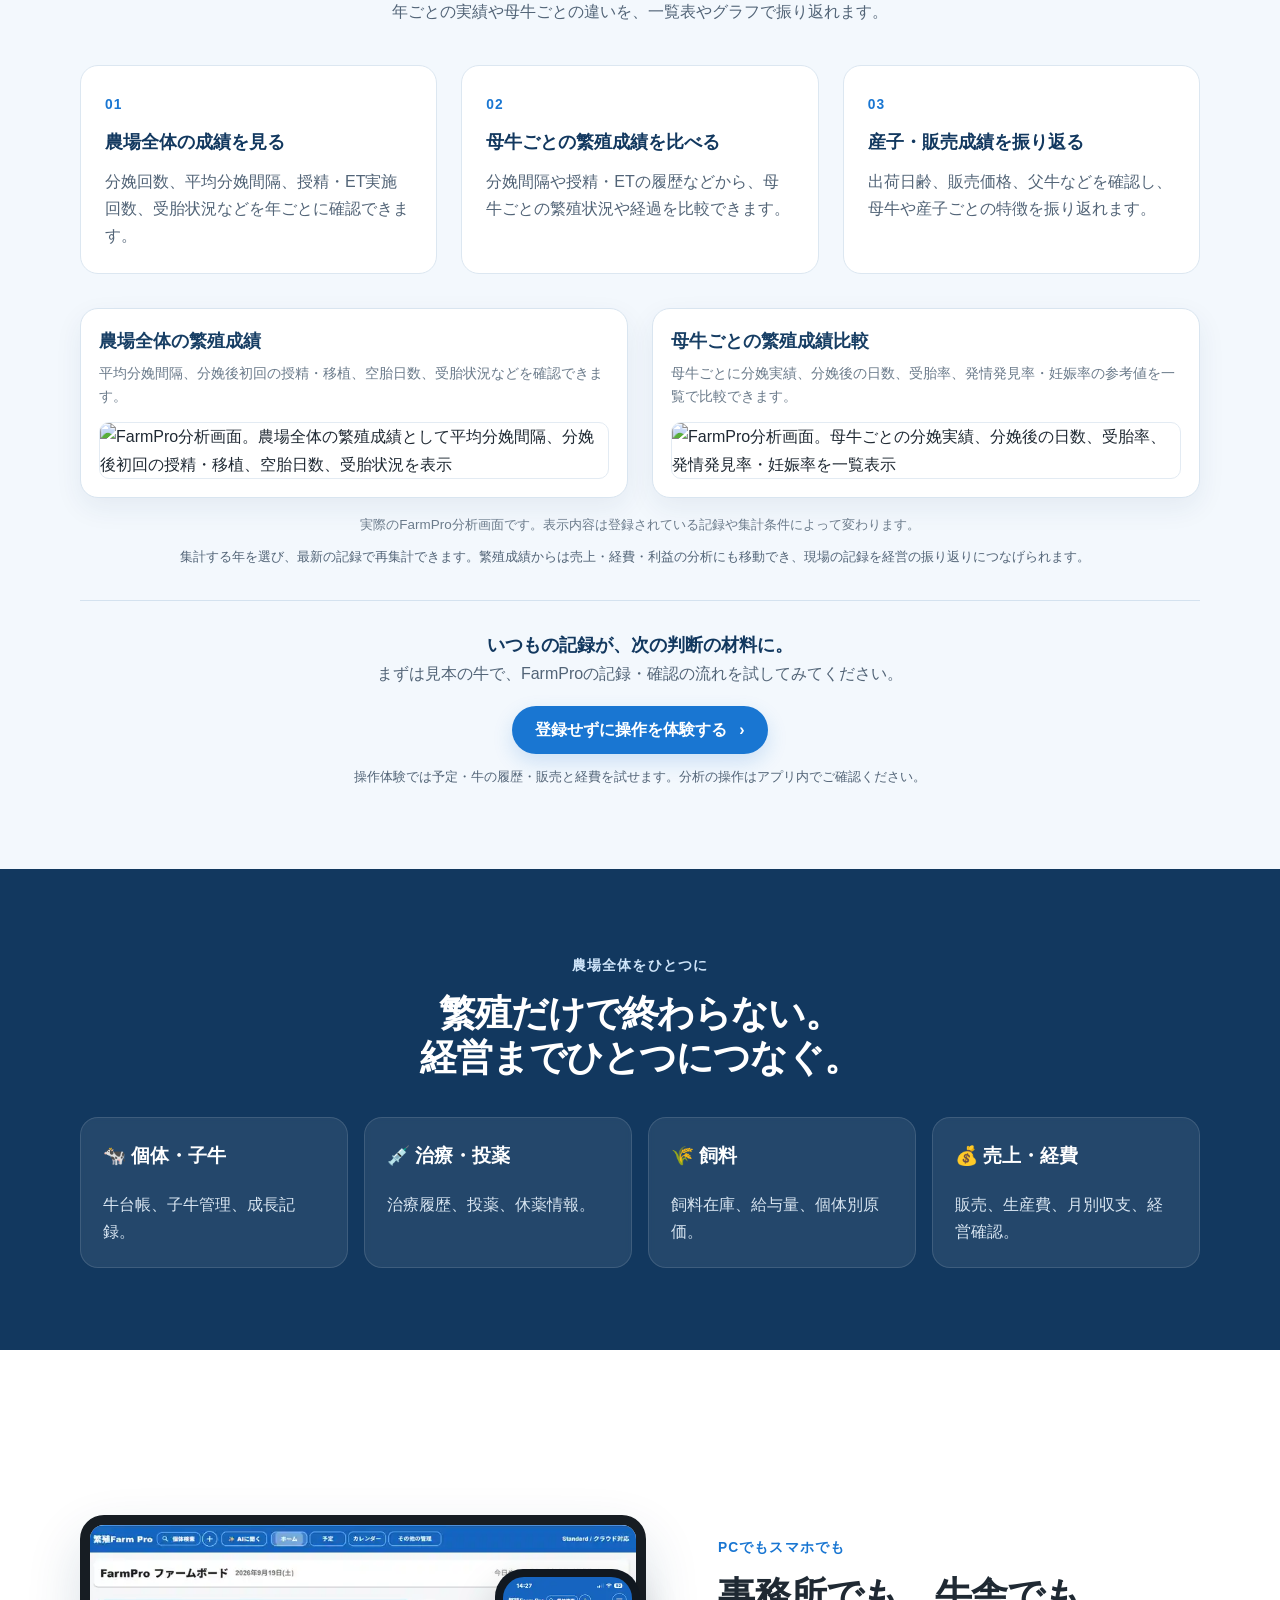
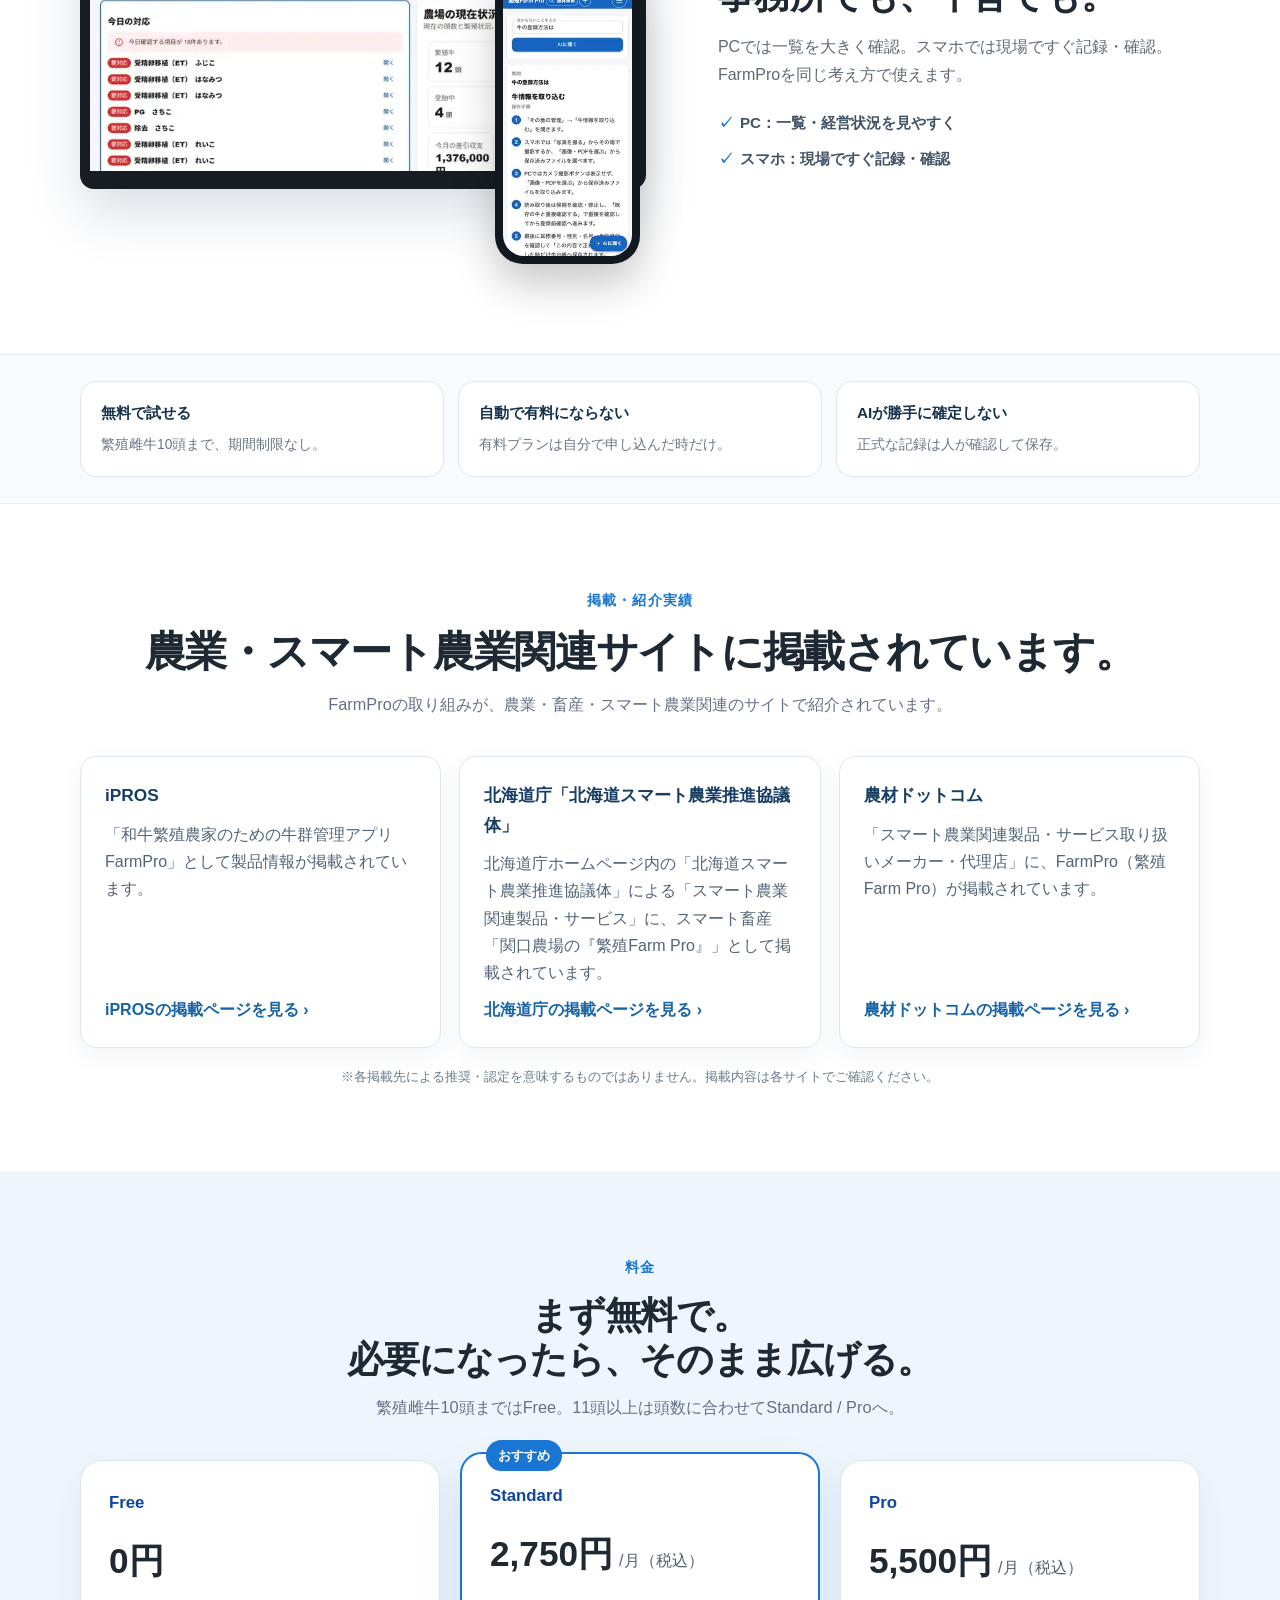
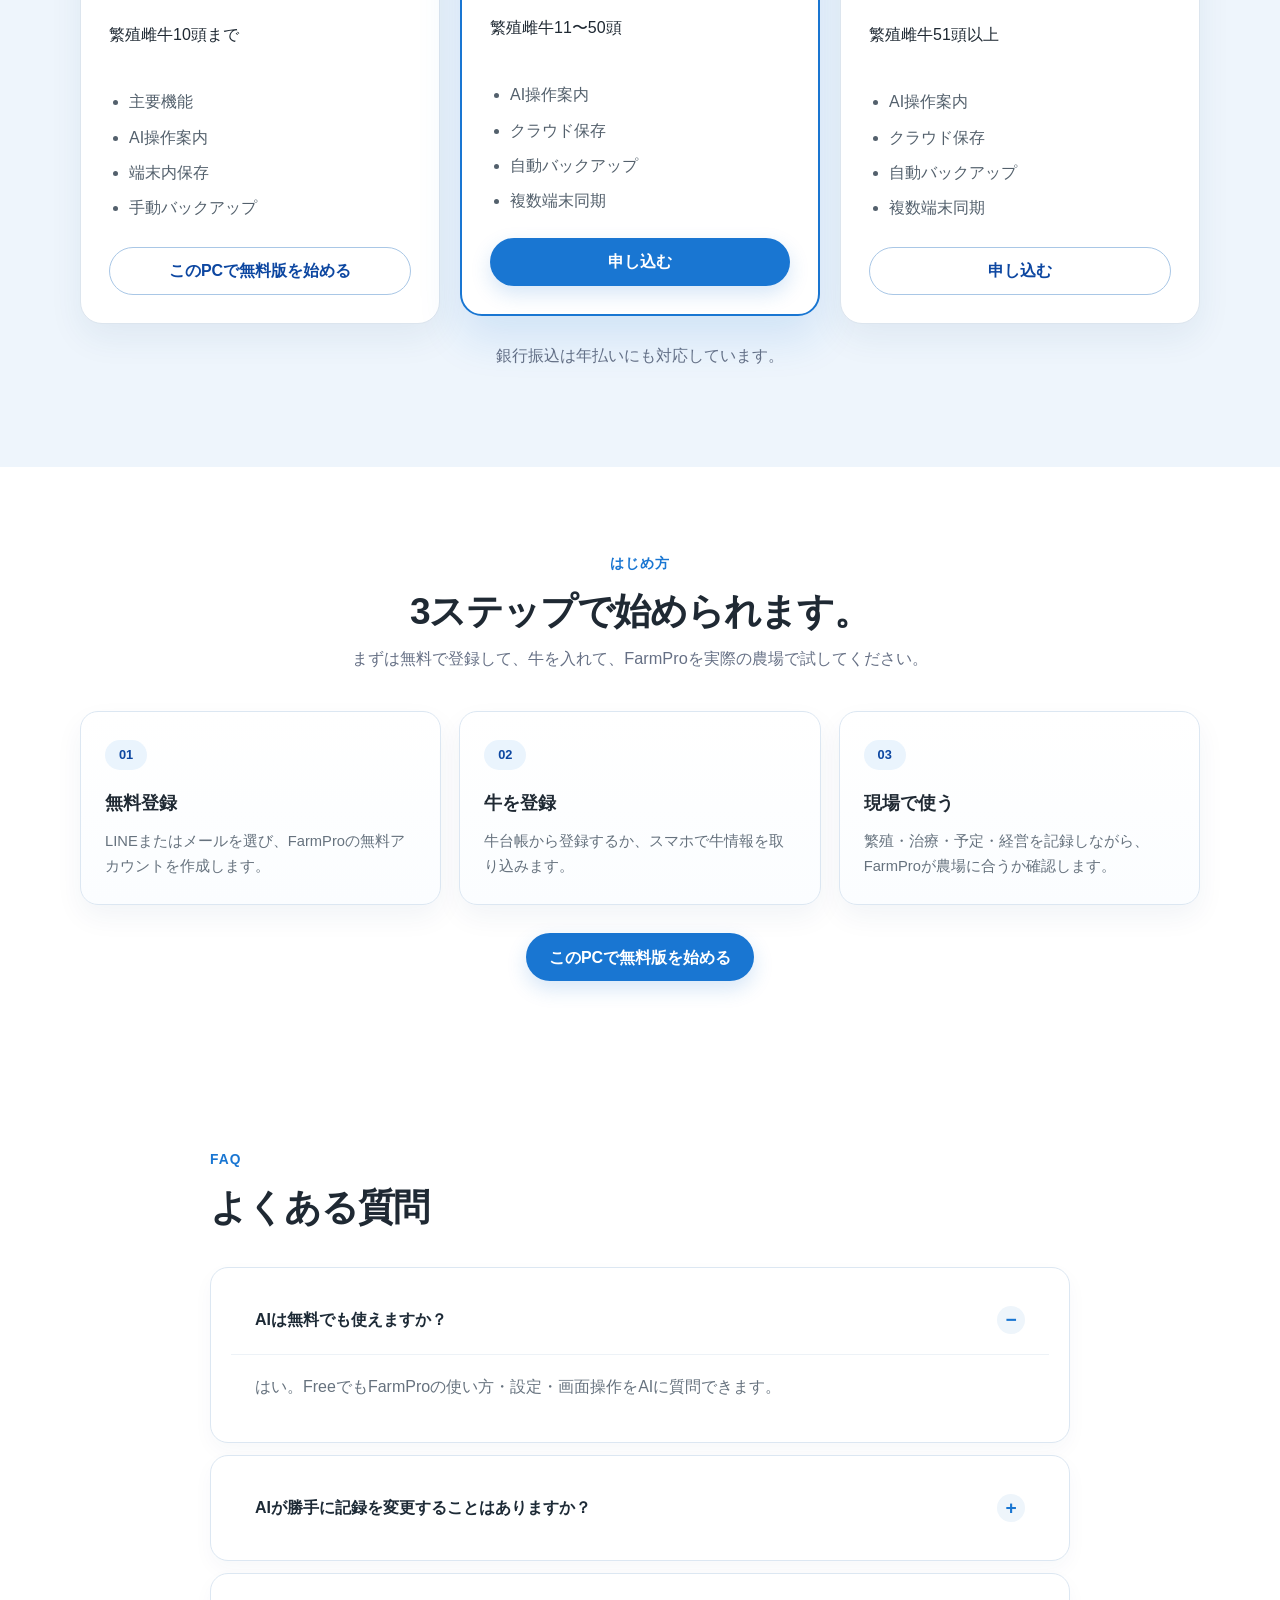
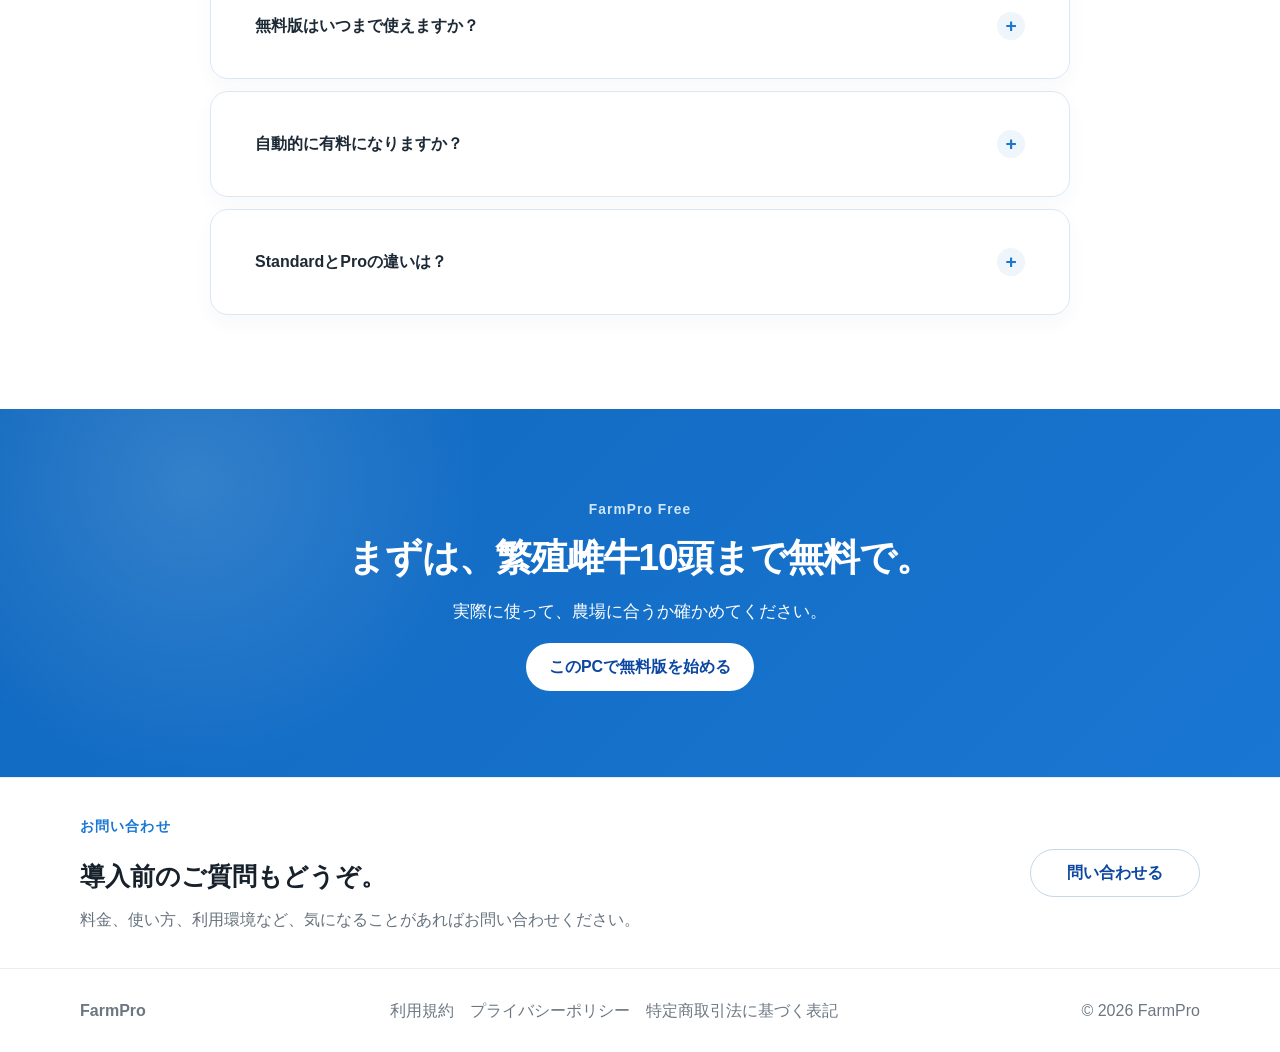
==== commit 46596964: "Use valid PNG analysis screenshots" ====
--- a/index.html
+++ b/index.html
@@ -335,14 +335,14 @@
             <strong>農場全体の繁殖成績</strong>
             <span>平均分娩間隔、分娩後初回の授精・移植、空胎日数、受胎状況などを確認できます。</span>
           </figcaption>
-          <img src="farmpro-analysis-farm.webp" alt="FarmPro分析画面。農場全体の繁殖成績として平均分娩間隔、分娩後初回の授精・移植、空胎日数、受胎状況を表示" loading="lazy" />
+          <img src="farmpro-analysis-farm.png" alt="FarmPro分析画面。農場全体の繁殖成績として平均分娩間隔、分娩後初回の授精・移植、空胎日数、受胎状況を表示" loading="lazy" />
         </figure>
         <figure class="analysis-screen-card">
           <figcaption>
             <strong>母牛ごとの繁殖成績比較</strong>
             <span>母牛ごとに分娩実績、分娩後の日数、受胎率、発情発見率・妊娠率の参考値を一覧で比較できます。</span>
           </figcaption>
-          <img src="farmpro-analysis-cows.webp" alt="FarmPro分析画面。母牛ごとの分娩実績、分娩後の日数、受胎率、発情発見率・妊娠率を一覧表示" loading="lazy" />
+          <img src="farmpro-analysis-cows.png" alt="FarmPro分析画面。母牛ごとの分娩実績、分娩後の日数、受胎率、発情発見率・妊娠率を一覧表示" loading="lazy" />
         </figure>
       </div>
       <p class="analysis-screen-note">実際のFarmPro分析画面です。表示内容は登録されている記録や集計条件によって変わります。</p>
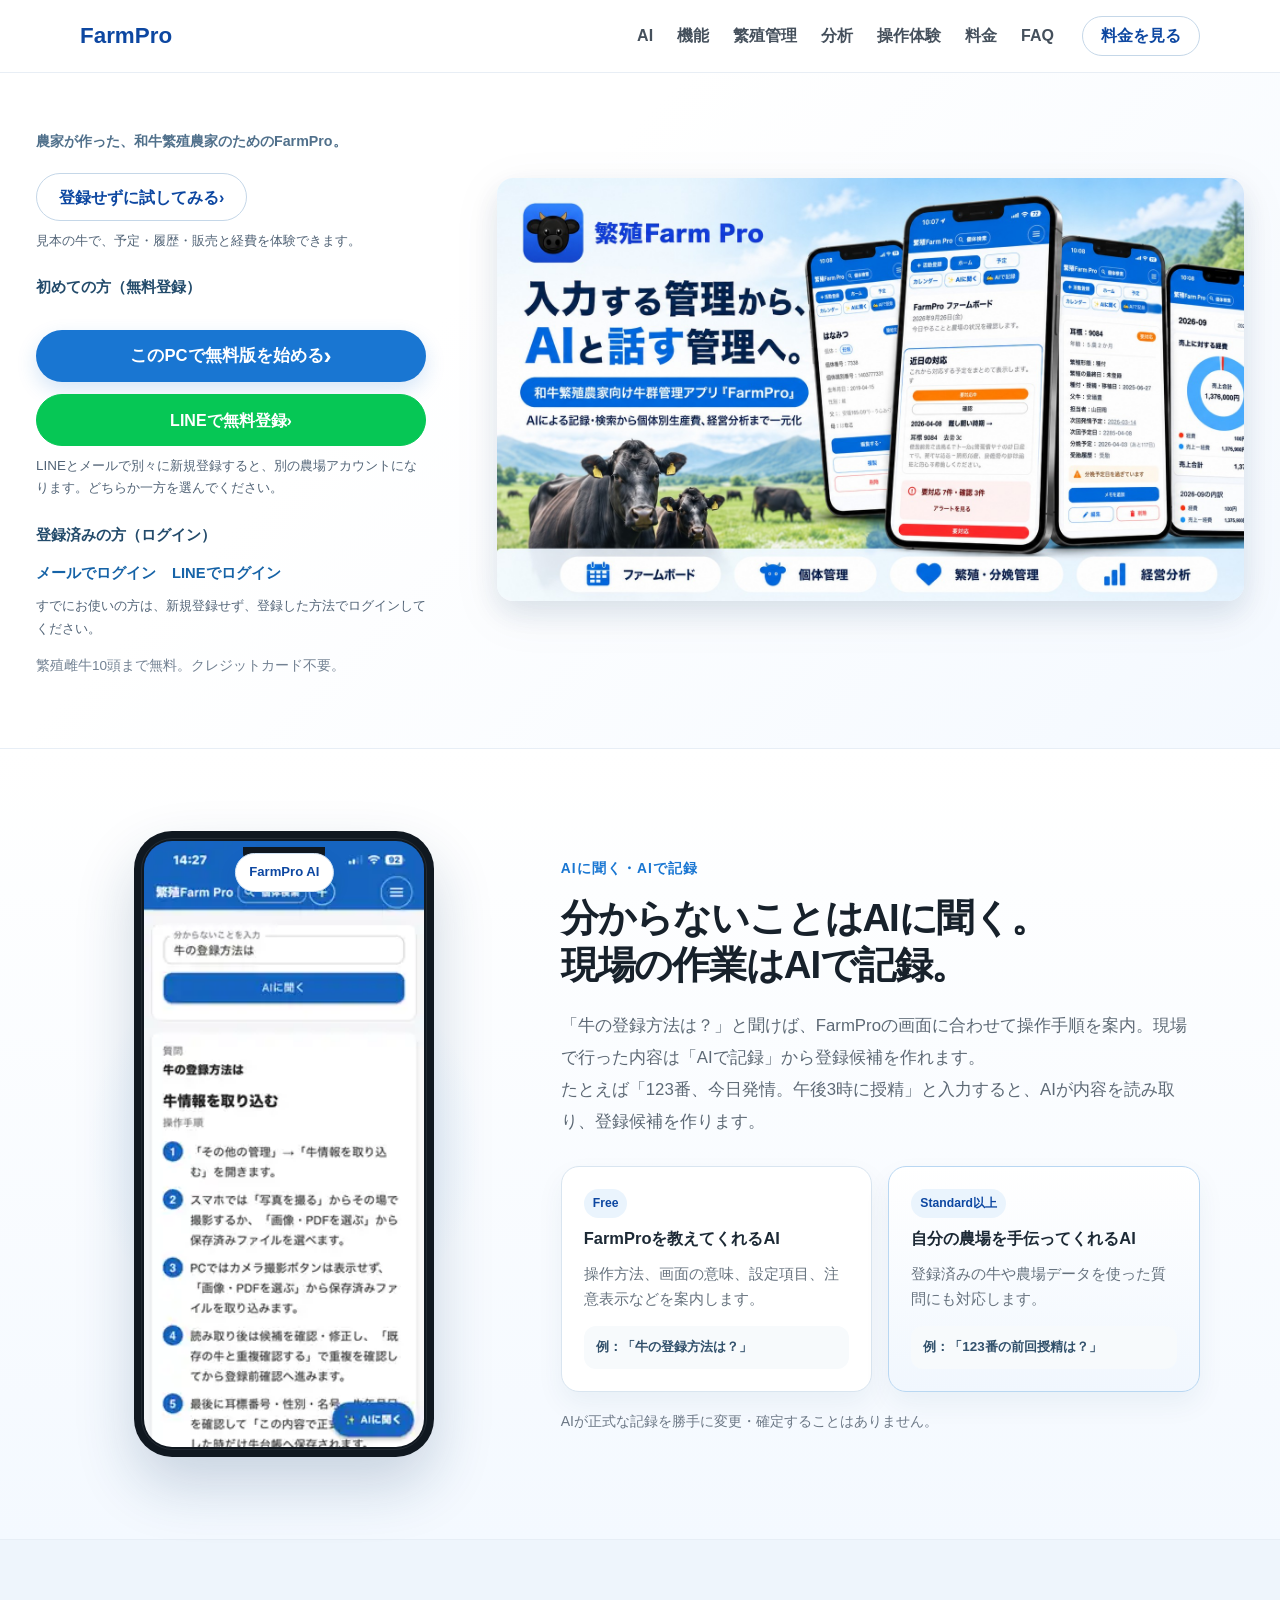
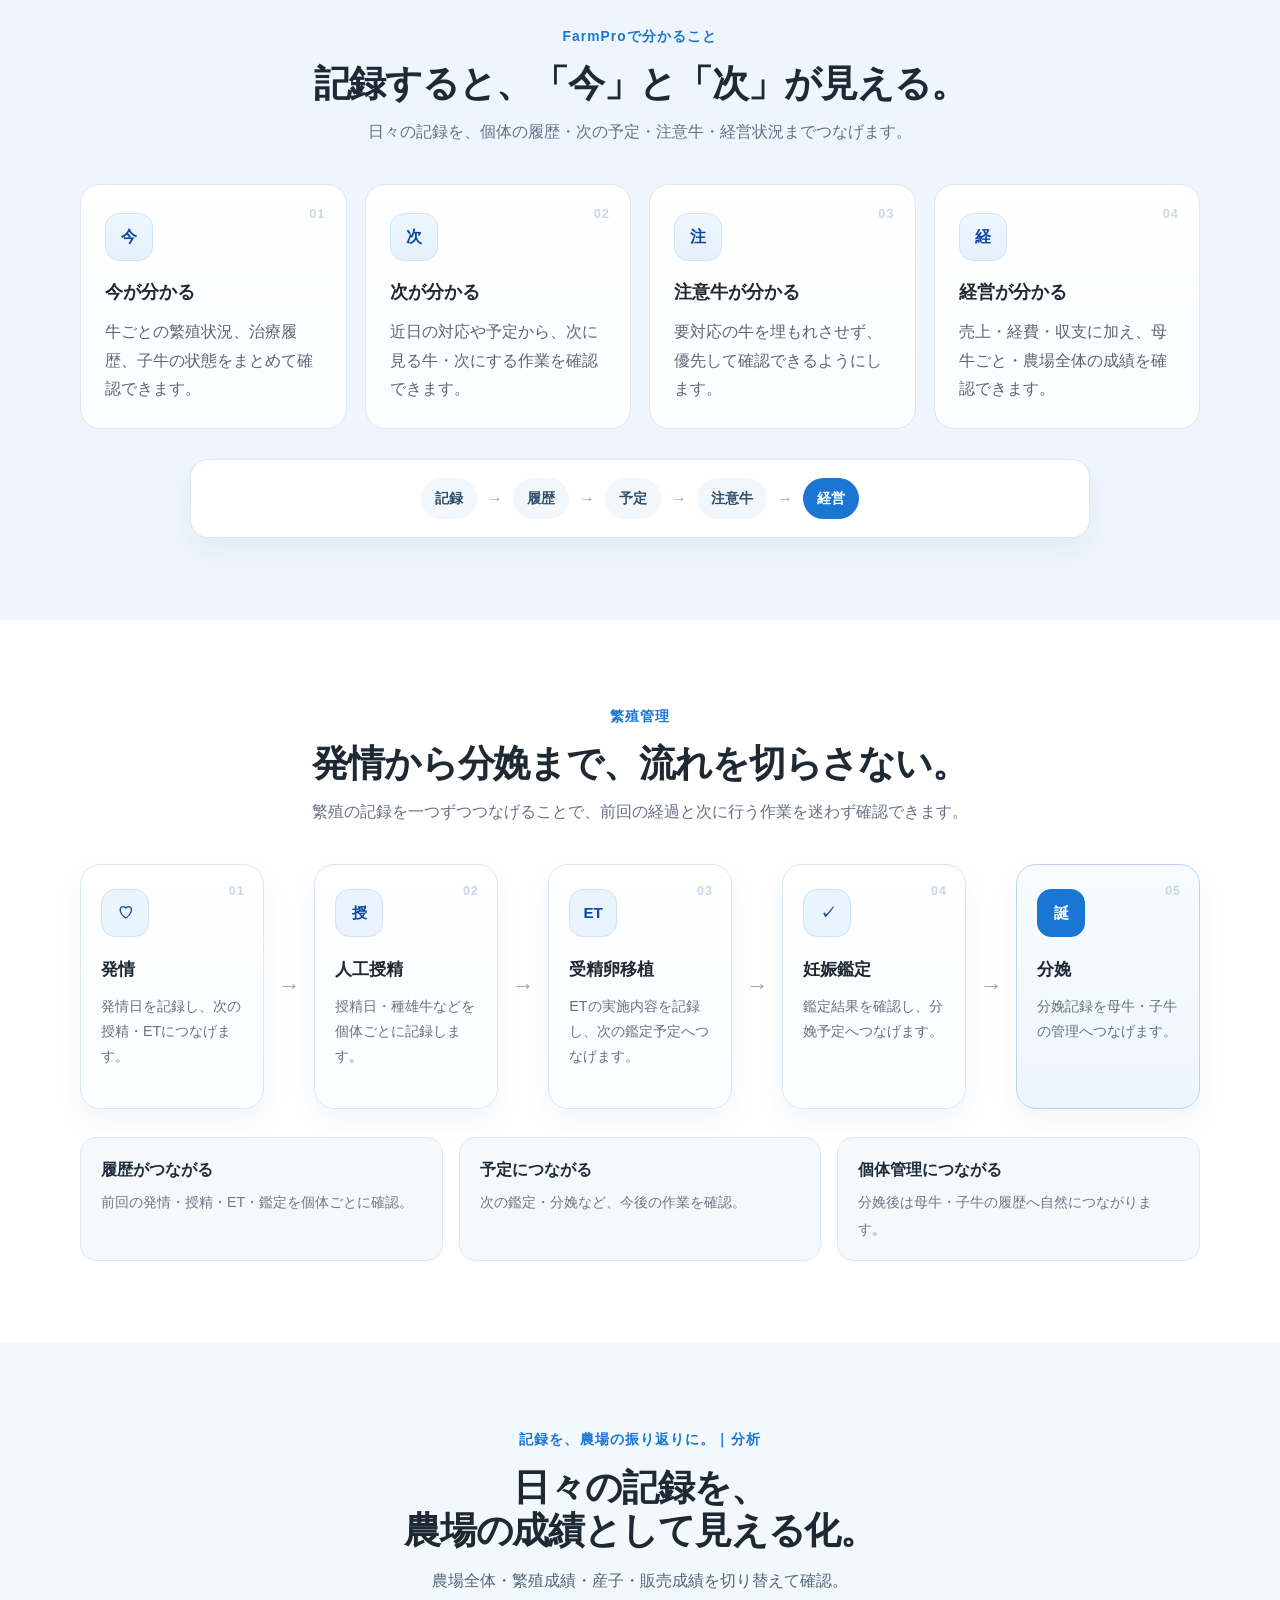
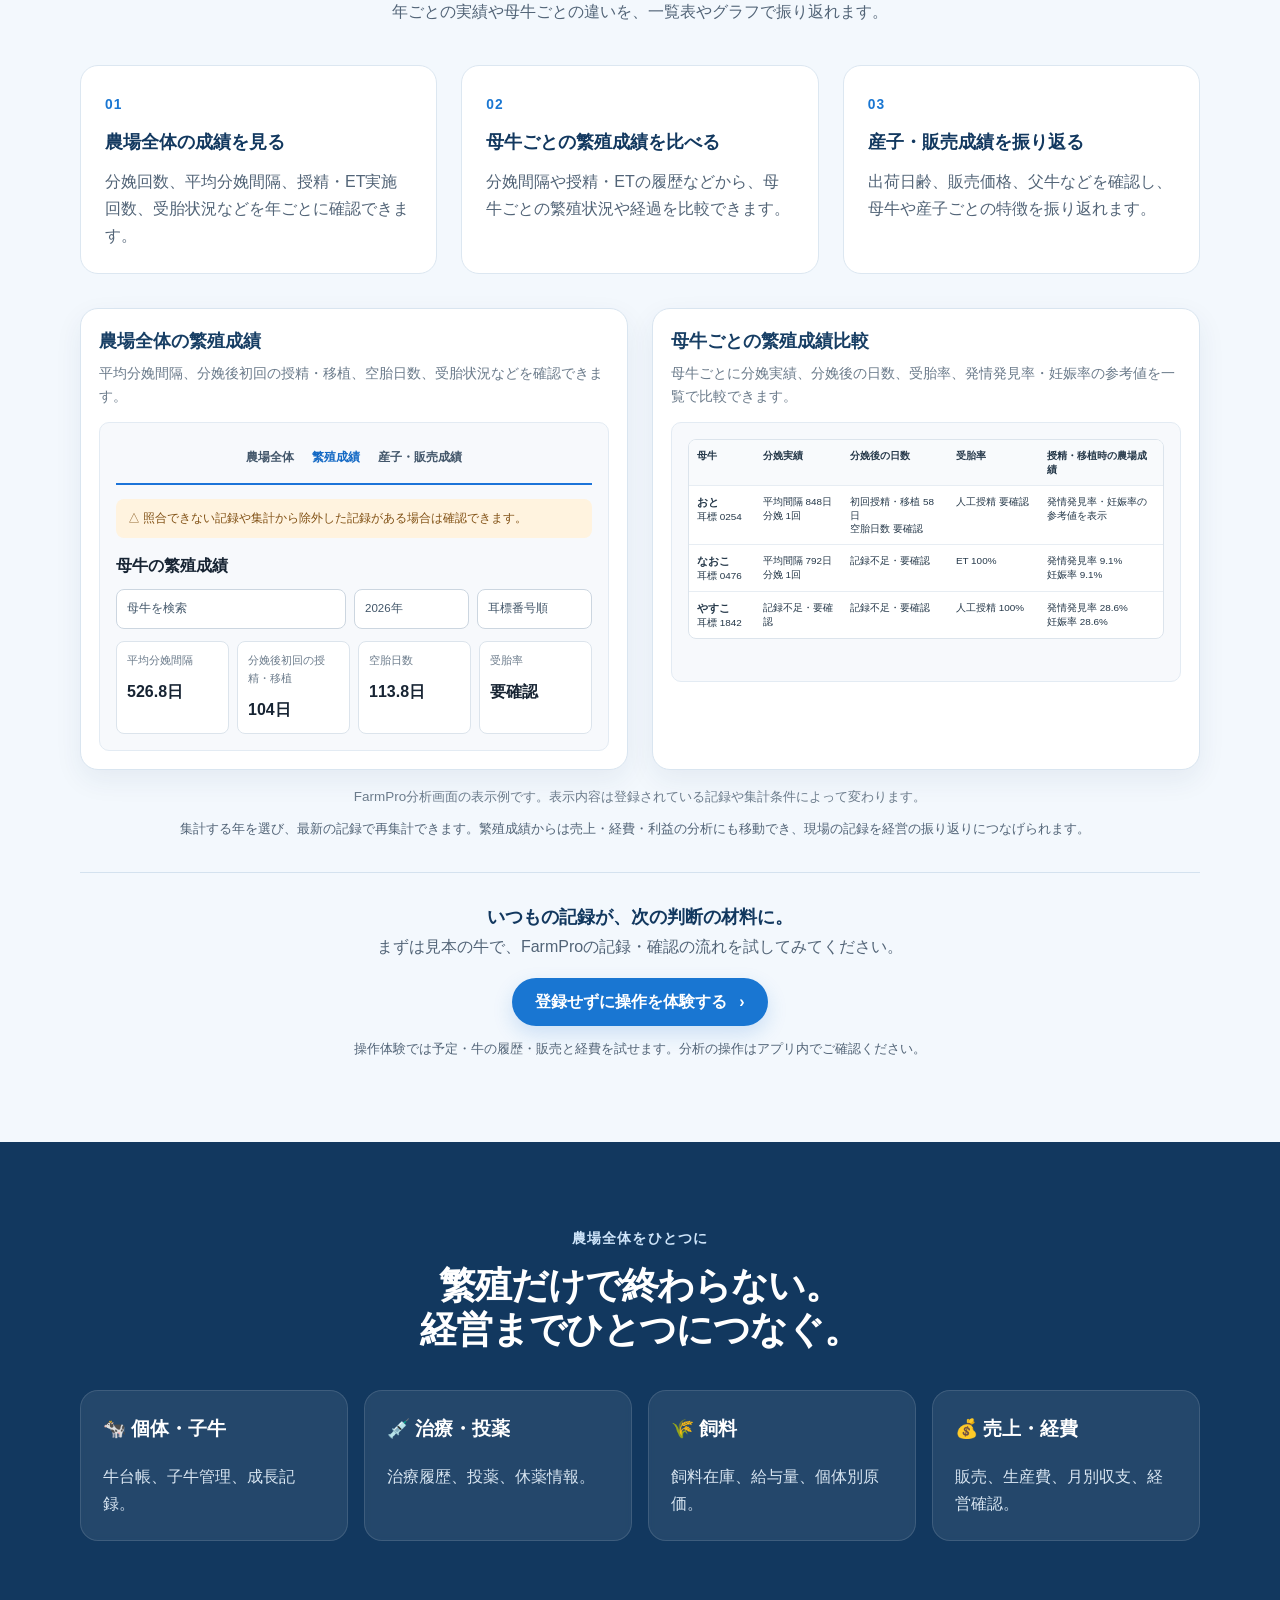
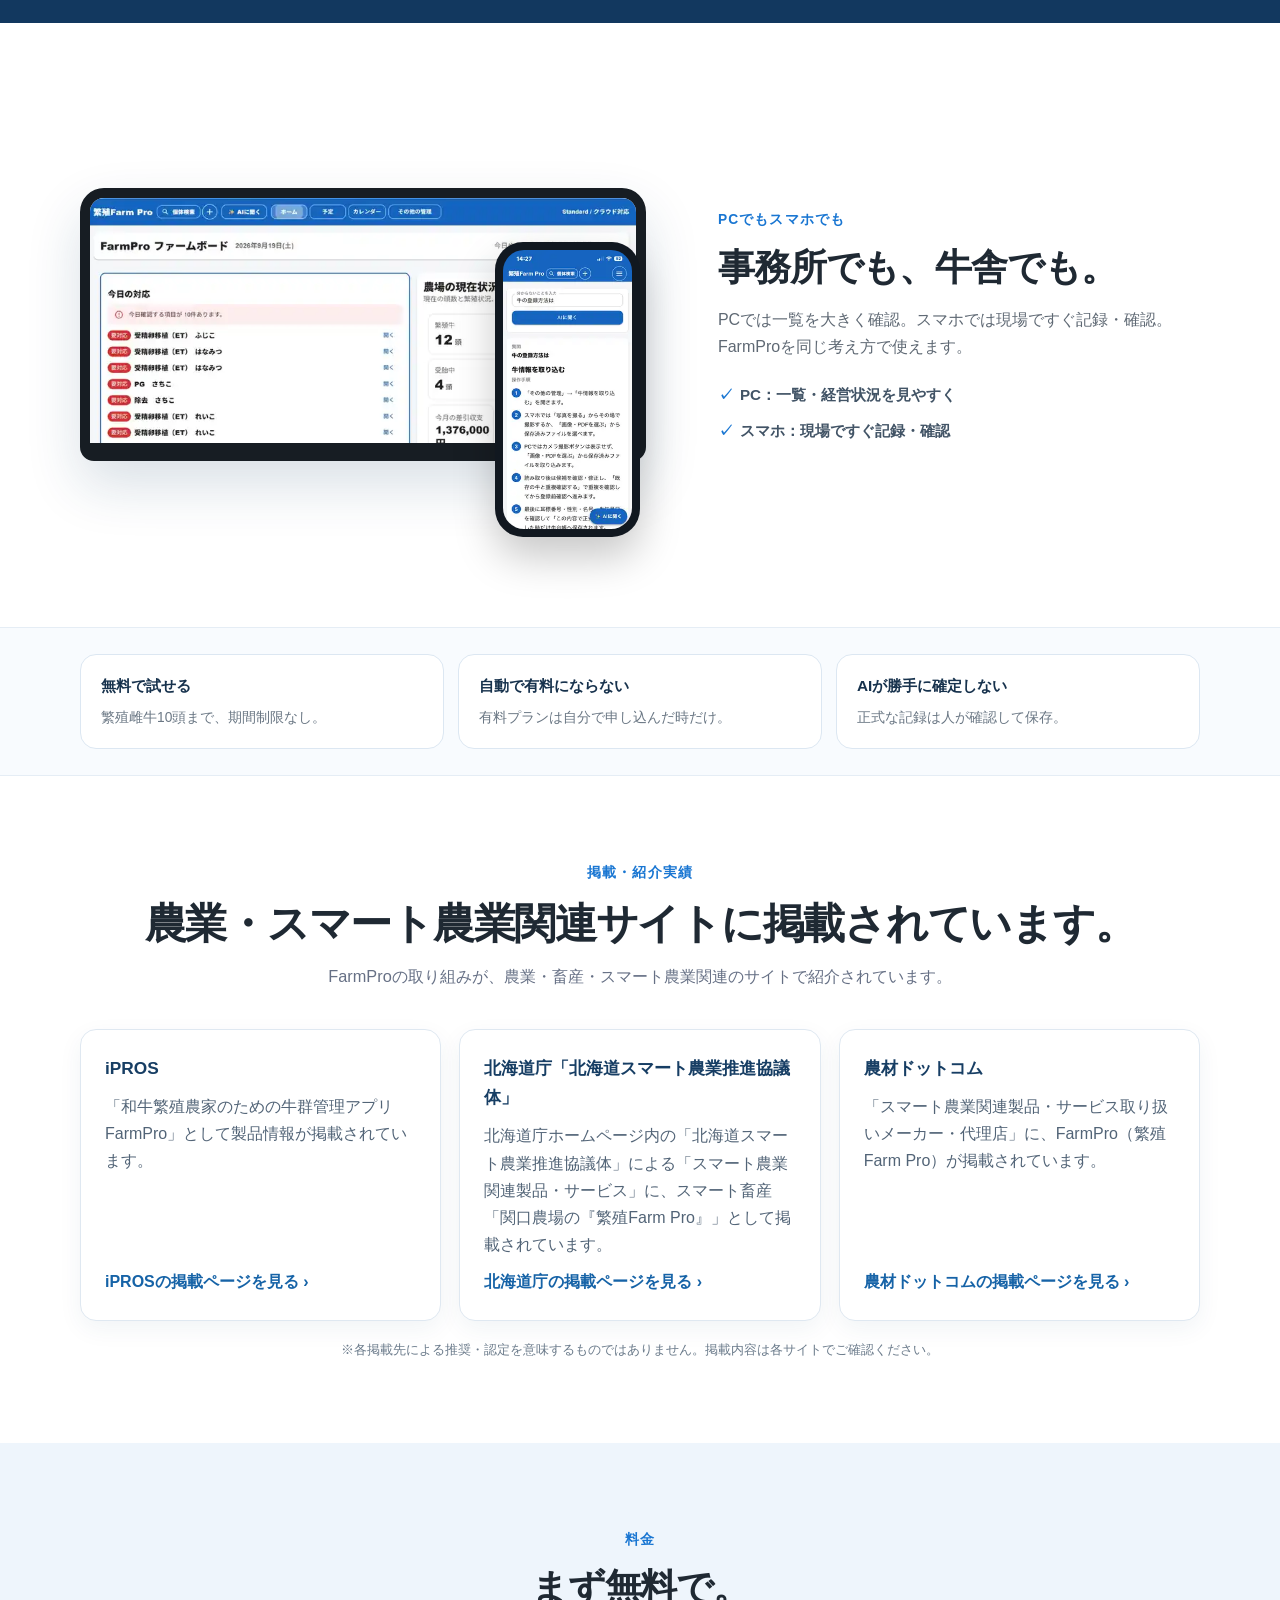
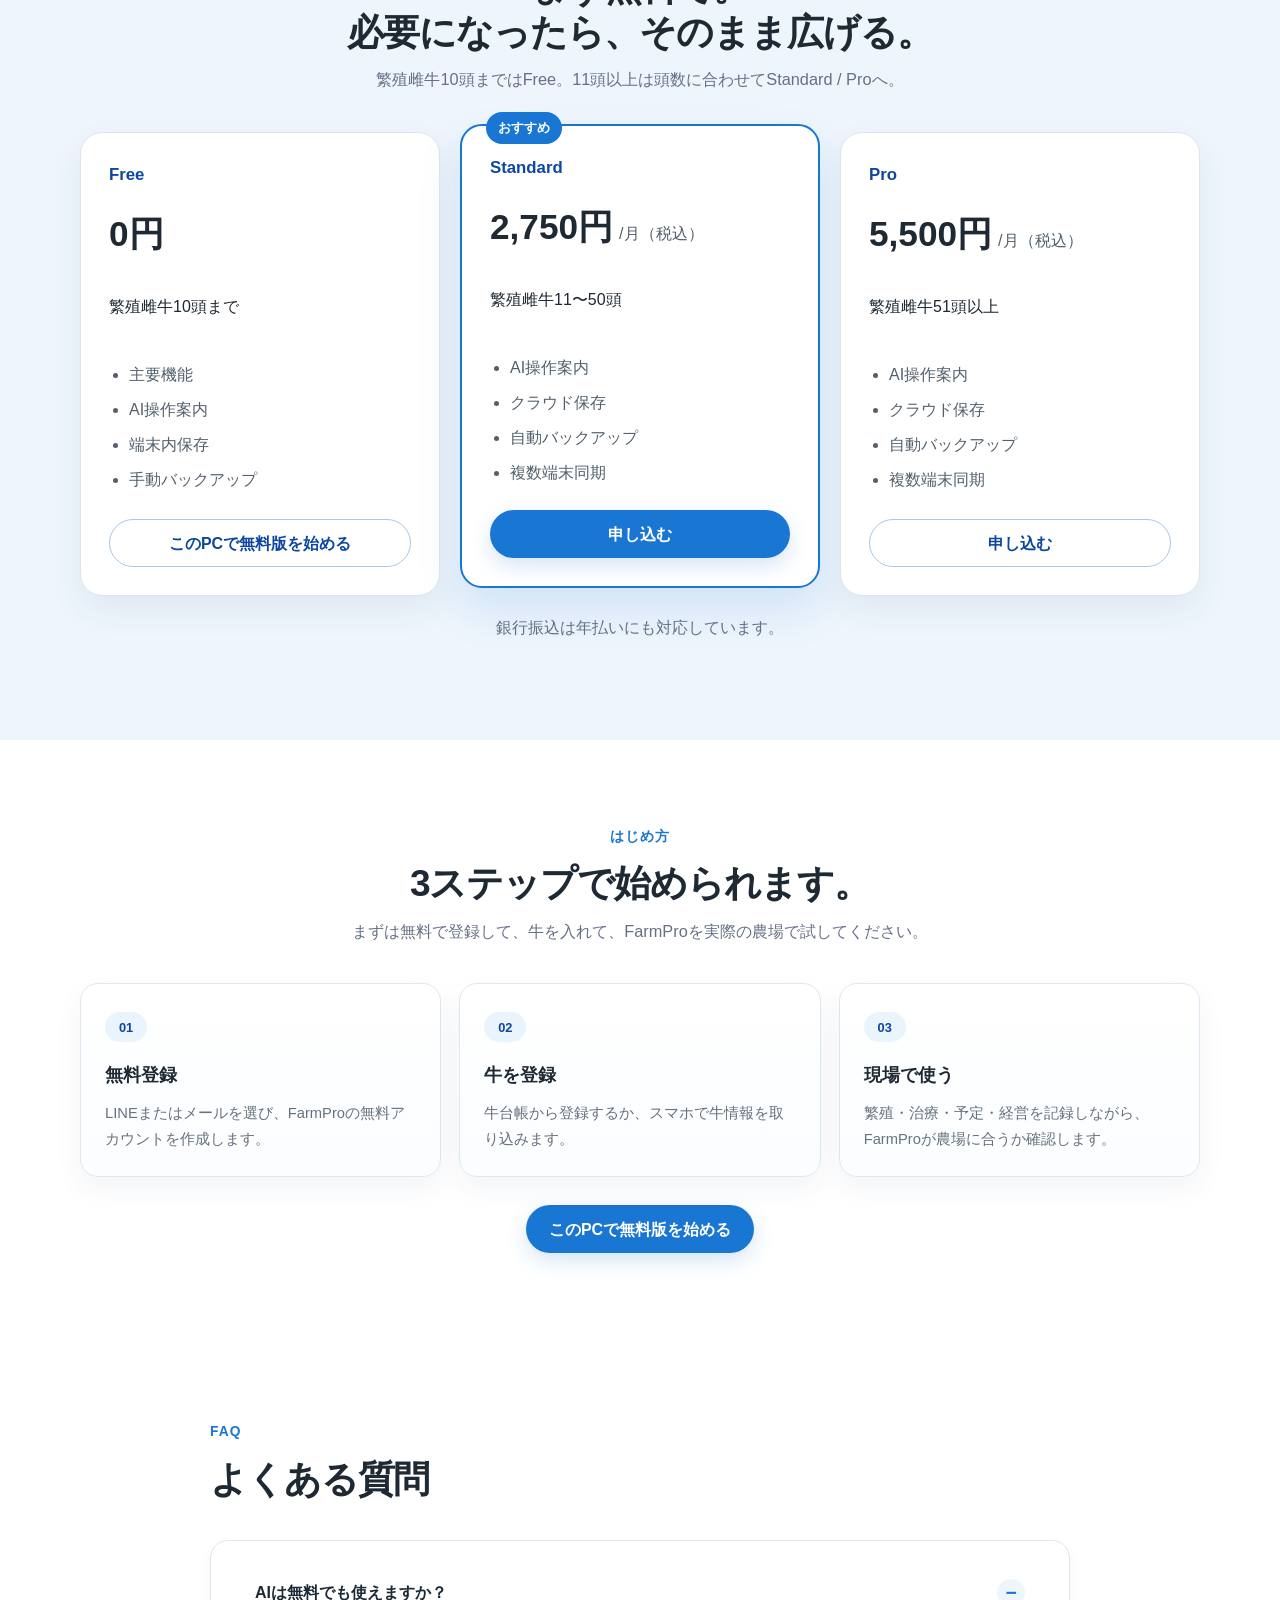
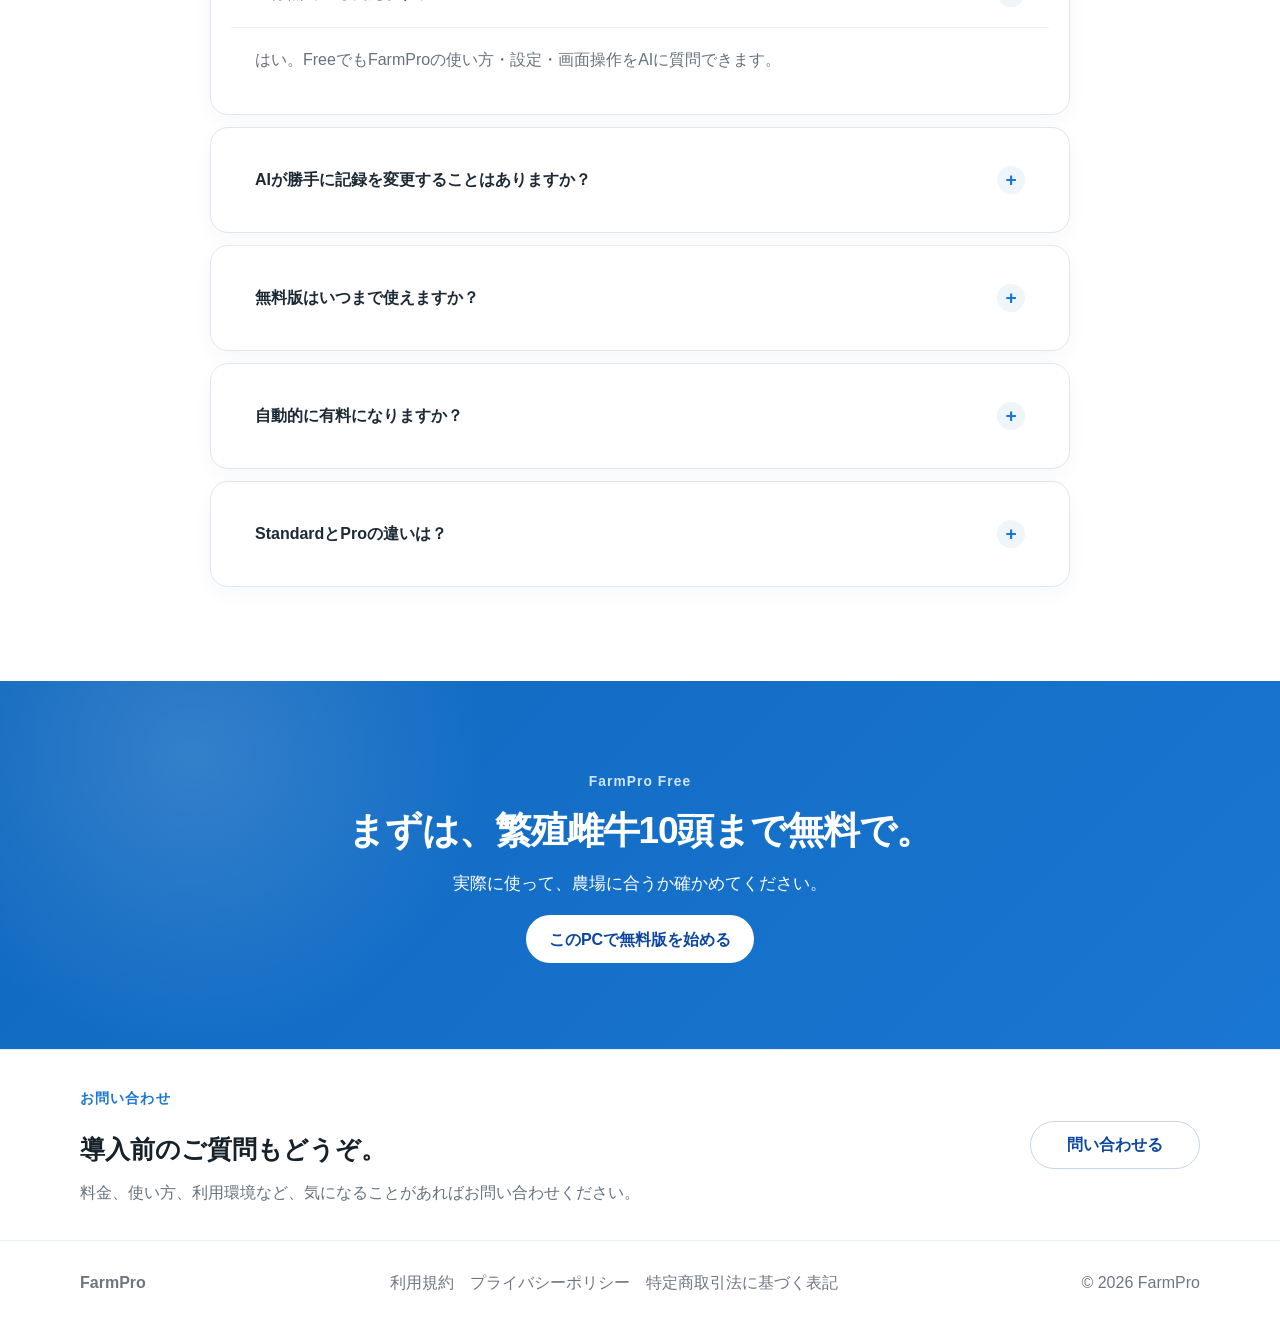
==== commit 8fa2da43: "Replace broken analysis images with stable inline previews" ====
--- a/index.html
+++ b/index.html
@@ -78,6 +78,22 @@
     .analysis-screen-card figcaption strong{font-size:1.1rem;color:#173e64}
     .analysis-screen-card figcaption span{font-size:.9rem;color:#6b7b8b;line-height:1.6}
     .analysis-screen-card img{display:block;width:100%;height:auto;border-radius:10px;border:1px solid #e3ebf3}
+    .analysis-preview{border:1px solid #e3ebf3;border-radius:10px;background:#f7f9fc;padding:16px;min-height:260px;overflow:hidden}
+    .analysis-preview-top{display:flex;gap:18px;justify-content:center;padding:8px 0 14px;border-bottom:2px solid #1c74d9;font-size:.78rem;font-weight:700;color:#42566a}
+    .analysis-preview-top .active{color:#1268c4}
+    .analysis-preview-alert{margin:14px 0;padding:10px 12px;border-radius:8px;background:#fff3df;color:#815115;font-size:.72rem}
+    .analysis-preview-title{font-size:1rem;font-weight:800;color:#172433;margin:10px 0}
+    .analysis-preview-controls{display:grid;grid-template-columns:1.5fr .75fr .75fr;gap:8px;margin-bottom:12px}
+    .analysis-preview-control{background:#fff;border:1px solid #ccd6e0;border-radius:8px;padding:9px 10px;font-size:.72rem;color:#43576a}
+    .analysis-preview-metrics{display:grid;grid-template-columns:repeat(4,1fr);gap:8px}
+    .analysis-preview-metric{background:#fff;border:1px solid #dce4ec;border-radius:8px;padding:10px;min-height:88px}
+    .analysis-preview-metric span{display:block;font-size:.66rem;color:#6b7b8b;margin-bottom:8px}
+    .analysis-preview-metric strong{font-size:1rem;color:#172433}
+    .analysis-preview-table{background:#fff;border:1px solid #dce4ec;border-radius:8px;overflow:hidden}
+    .analysis-preview-row{display:grid;grid-template-columns:.9fr 1.2fr 1.45fr 1.25fr 1.7fr;border-top:1px solid #e7edf3}
+    .analysis-preview-row:first-child{border-top:0;background:#f8fafc;font-weight:700}
+    .analysis-preview-row span{padding:9px 8px;font-size:.62rem;color:#26394a;line-height:1.35}
+    .analysis-preview-row strong{font-size:.68rem}
     .analysis-screen-note{margin:16px auto 0;color:#6b7b8b;font-size:.84rem;line-height:1.7;text-align:center}
     @media(max-width:820px){.analysis-screenshot-grid{grid-template-columns:1fr}.analysis-screen-card{padding:14px}.analysis-screen-note{text-align:left}}
   </style>
@@ -335,17 +351,35 @@
             <strong>農場全体の繁殖成績</strong>
             <span>平均分娩間隔、分娩後初回の授精・移植、空胎日数、受胎状況などを確認できます。</span>
           </figcaption>
-          <img src="farmpro-analysis-farm.png" alt="FarmPro分析画面。農場全体の繁殖成績として平均分娩間隔、分娩後初回の授精・移植、空胎日数、受胎状況を表示" loading="lazy" />
+          <div class="analysis-preview" role="img" aria-label="FarmProの農場全体の繁殖成績画面の表示例">
+            <div class="analysis-preview-top"><span>農場全体</span><span class="active">繁殖成績</span><span>産子・販売成績</span></div>
+            <div class="analysis-preview-alert">△ 照合できない記録や集計から除外した記録がある場合は確認できます。</div>
+            <div class="analysis-preview-title">母牛の繁殖成績</div>
+            <div class="analysis-preview-controls"><div class="analysis-preview-control">母牛を検索</div><div class="analysis-preview-control">2026年</div><div class="analysis-preview-control">耳標番号順</div></div>
+            <div class="analysis-preview-metrics">
+              <div class="analysis-preview-metric"><span>平均分娩間隔</span><strong>526.8日</strong></div>
+              <div class="analysis-preview-metric"><span>分娩後初回の授精・移植</span><strong>104日</strong></div>
+              <div class="analysis-preview-metric"><span>空胎日数</span><strong>113.8日</strong></div>
+              <div class="analysis-preview-metric"><span>受胎率</span><strong>要確認</strong></div>
+            </div>
+          </div>
         </figure>
         <figure class="analysis-screen-card">
           <figcaption>
             <strong>母牛ごとの繁殖成績比較</strong>
             <span>母牛ごとに分娩実績、分娩後の日数、受胎率、発情発見率・妊娠率の参考値を一覧で比較できます。</span>
           </figcaption>
-          <img src="farmpro-analysis-cows.png" alt="FarmPro分析画面。母牛ごとの分娩実績、分娩後の日数、受胎率、発情発見率・妊娠率を一覧表示" loading="lazy" />
+          <div class="analysis-preview" role="img" aria-label="FarmProの母牛ごとの繁殖成績比較画面の表示例">
+            <div class="analysis-preview-table">
+              <div class="analysis-preview-row"><span>母牛</span><span>分娩実績</span><span>分娩後の日数</span><span>受胎率</span><span>授精・移植時の農場成績</span></div>
+              <div class="analysis-preview-row"><span><strong>おと</strong><br>耳標 0254</span><span>平均間隔 848日<br>分娩 1回</span><span>初回授精・移植 58日<br>空胎日数 要確認</span><span>人工授精 要確認</span><span>発情発見率・妊娠率の参考値を表示</span></div>
+              <div class="analysis-preview-row"><span><strong>なおこ</strong><br>耳標 0476</span><span>平均間隔 792日<br>分娩 1回</span><span>記録不足・要確認</span><span>ET 100%</span><span>発情発見率 9.1%<br>妊娠率 9.1%</span></div>
+              <div class="analysis-preview-row"><span><strong>やすこ</strong><br>耳標 1842</span><span>記録不足・要確認</span><span>記録不足・要確認</span><span>人工授精 100%</span><span>発情発見率 28.6%<br>妊娠率 28.6%</span></div>
+            </div>
+          </div>
         </figure>
       </div>
-      <p class="analysis-screen-note">実際のFarmPro分析画面です。表示内容は登録されている記録や集計条件によって変わります。</p>
+      <p class="analysis-screen-note">FarmPro分析画面の表示例です。表示内容は登録されている記録や集計条件によって変わります。</p>
       <p class="analysis-context-note">集計する年を選び、最新の記録で再集計できます。繁殖成績からは売上・経費・利益の分析にも移動でき、現場の記録を経営の振り返りにつなげられます。</p>
       <div class="analysis-next">
         <p><strong>いつもの記録が、次の判断の材料に。</strong><br>まずは見本の牛で、FarmProの記録・確認の流れを試してみてください。</p>
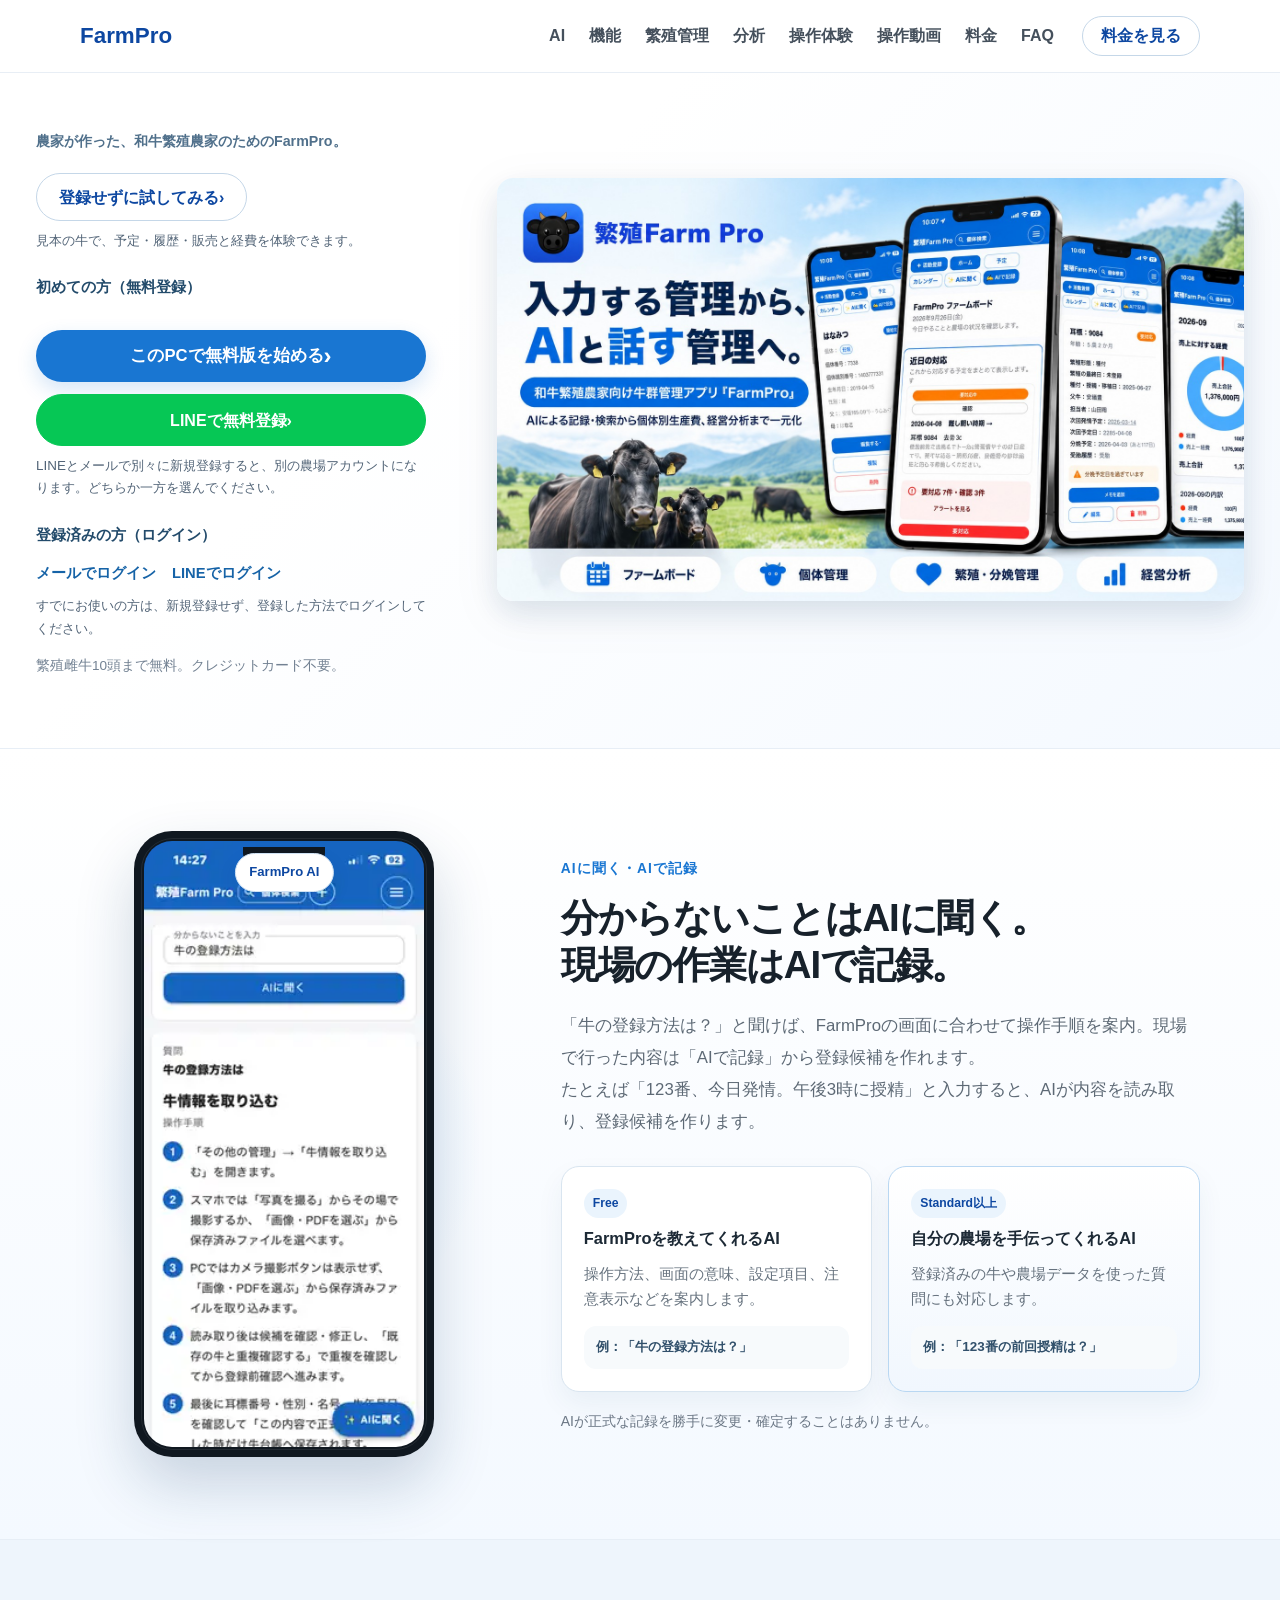
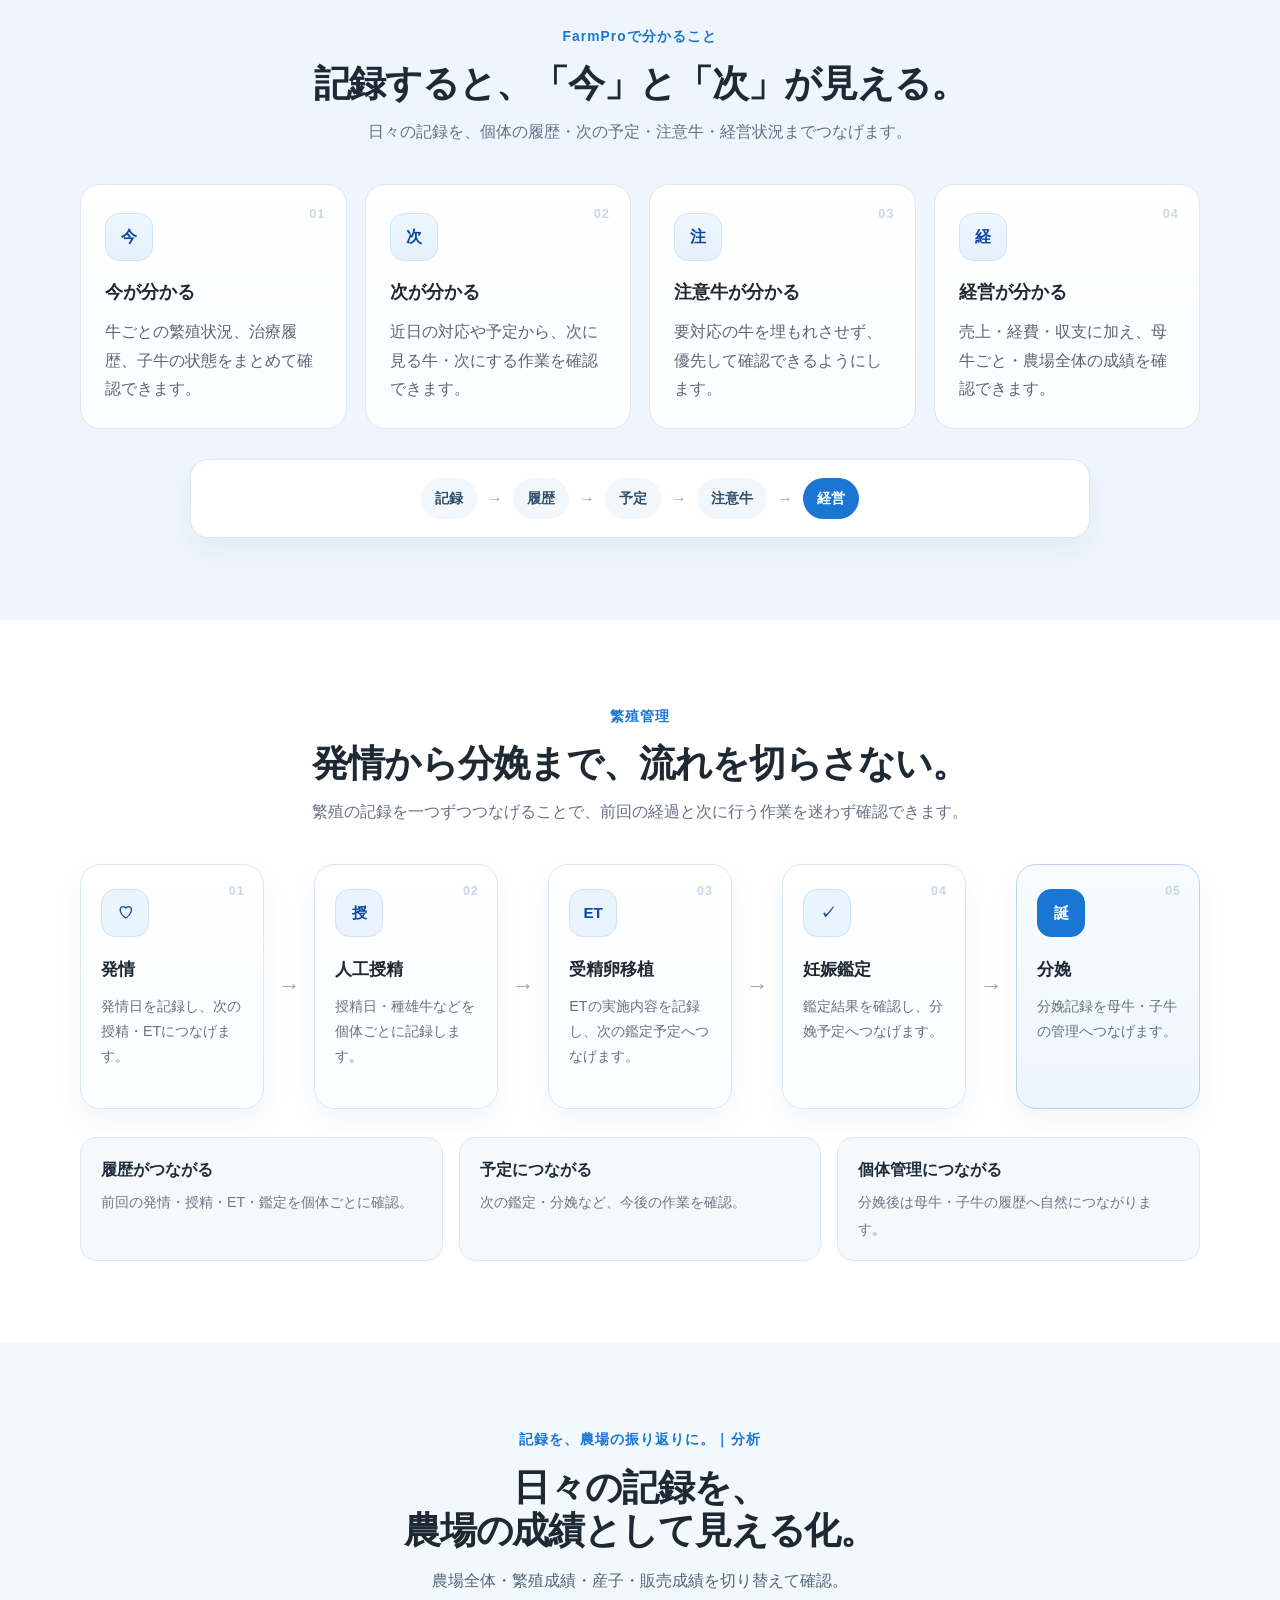
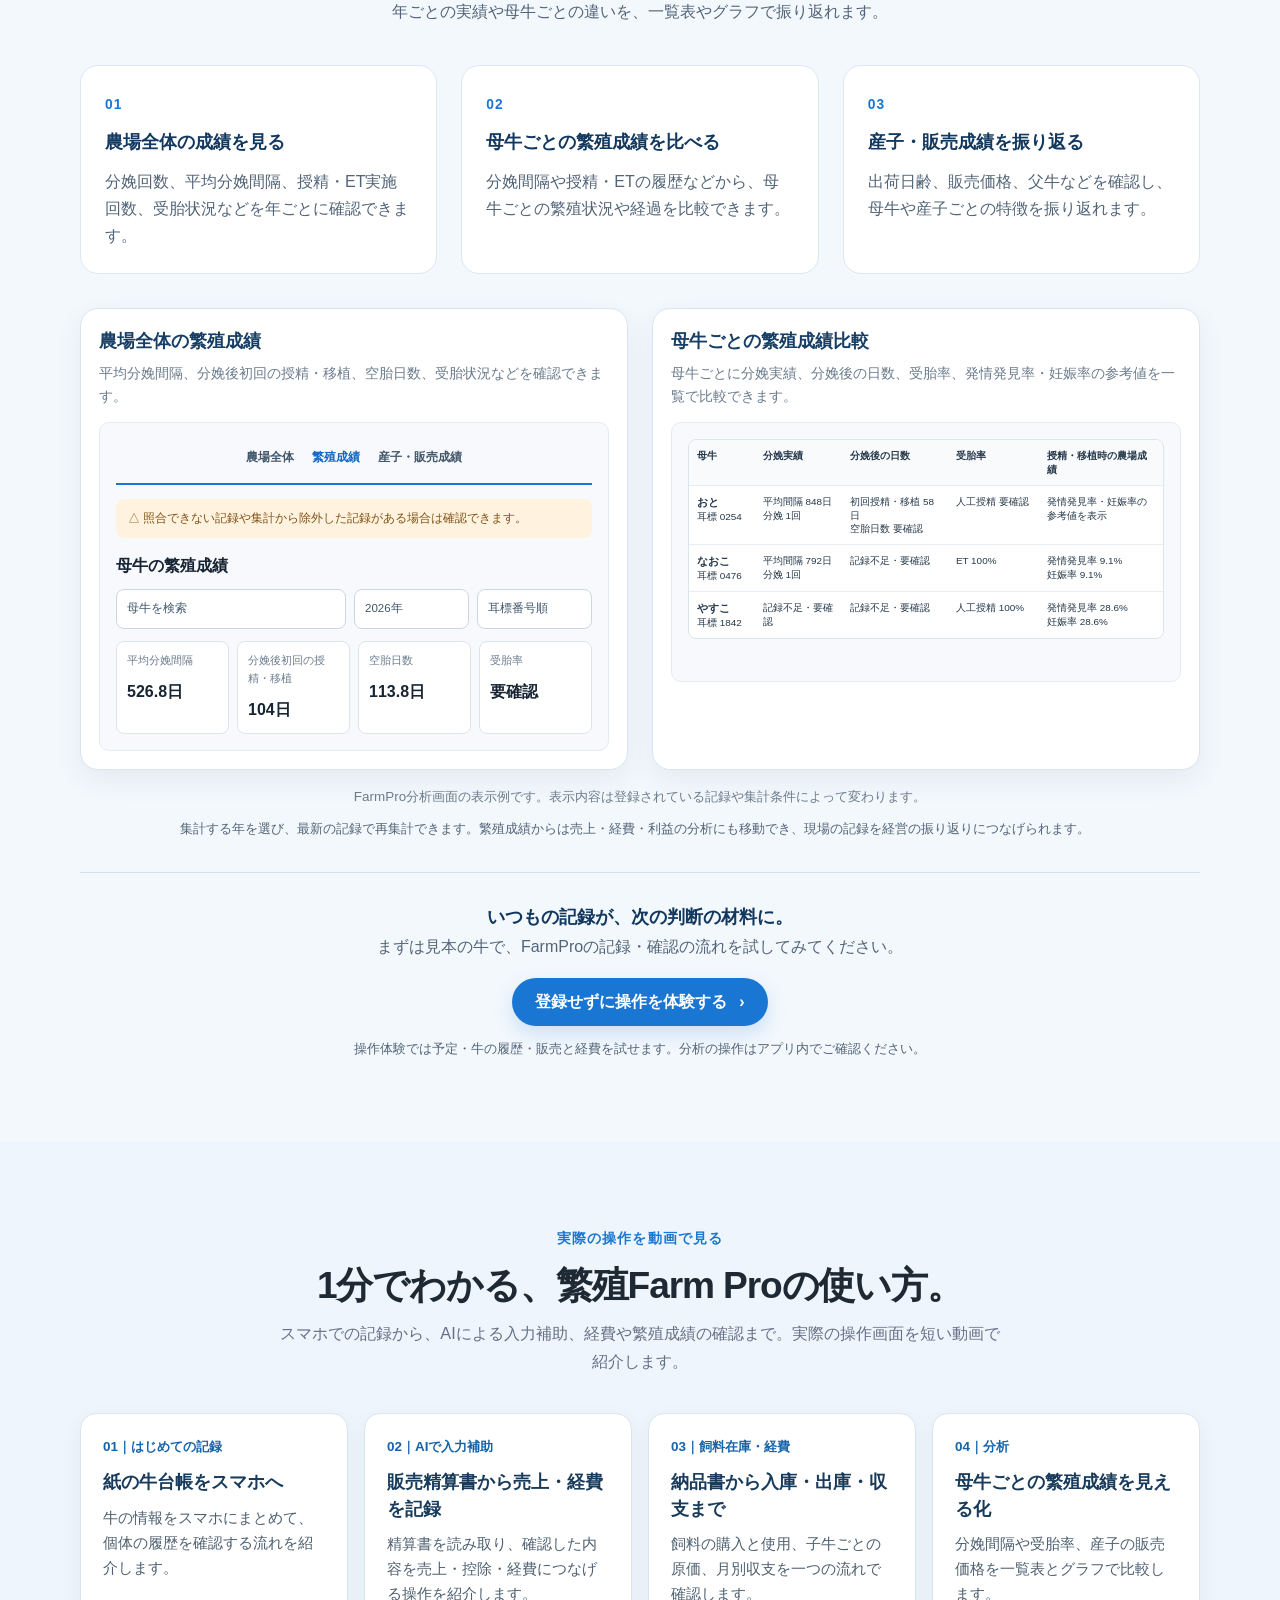
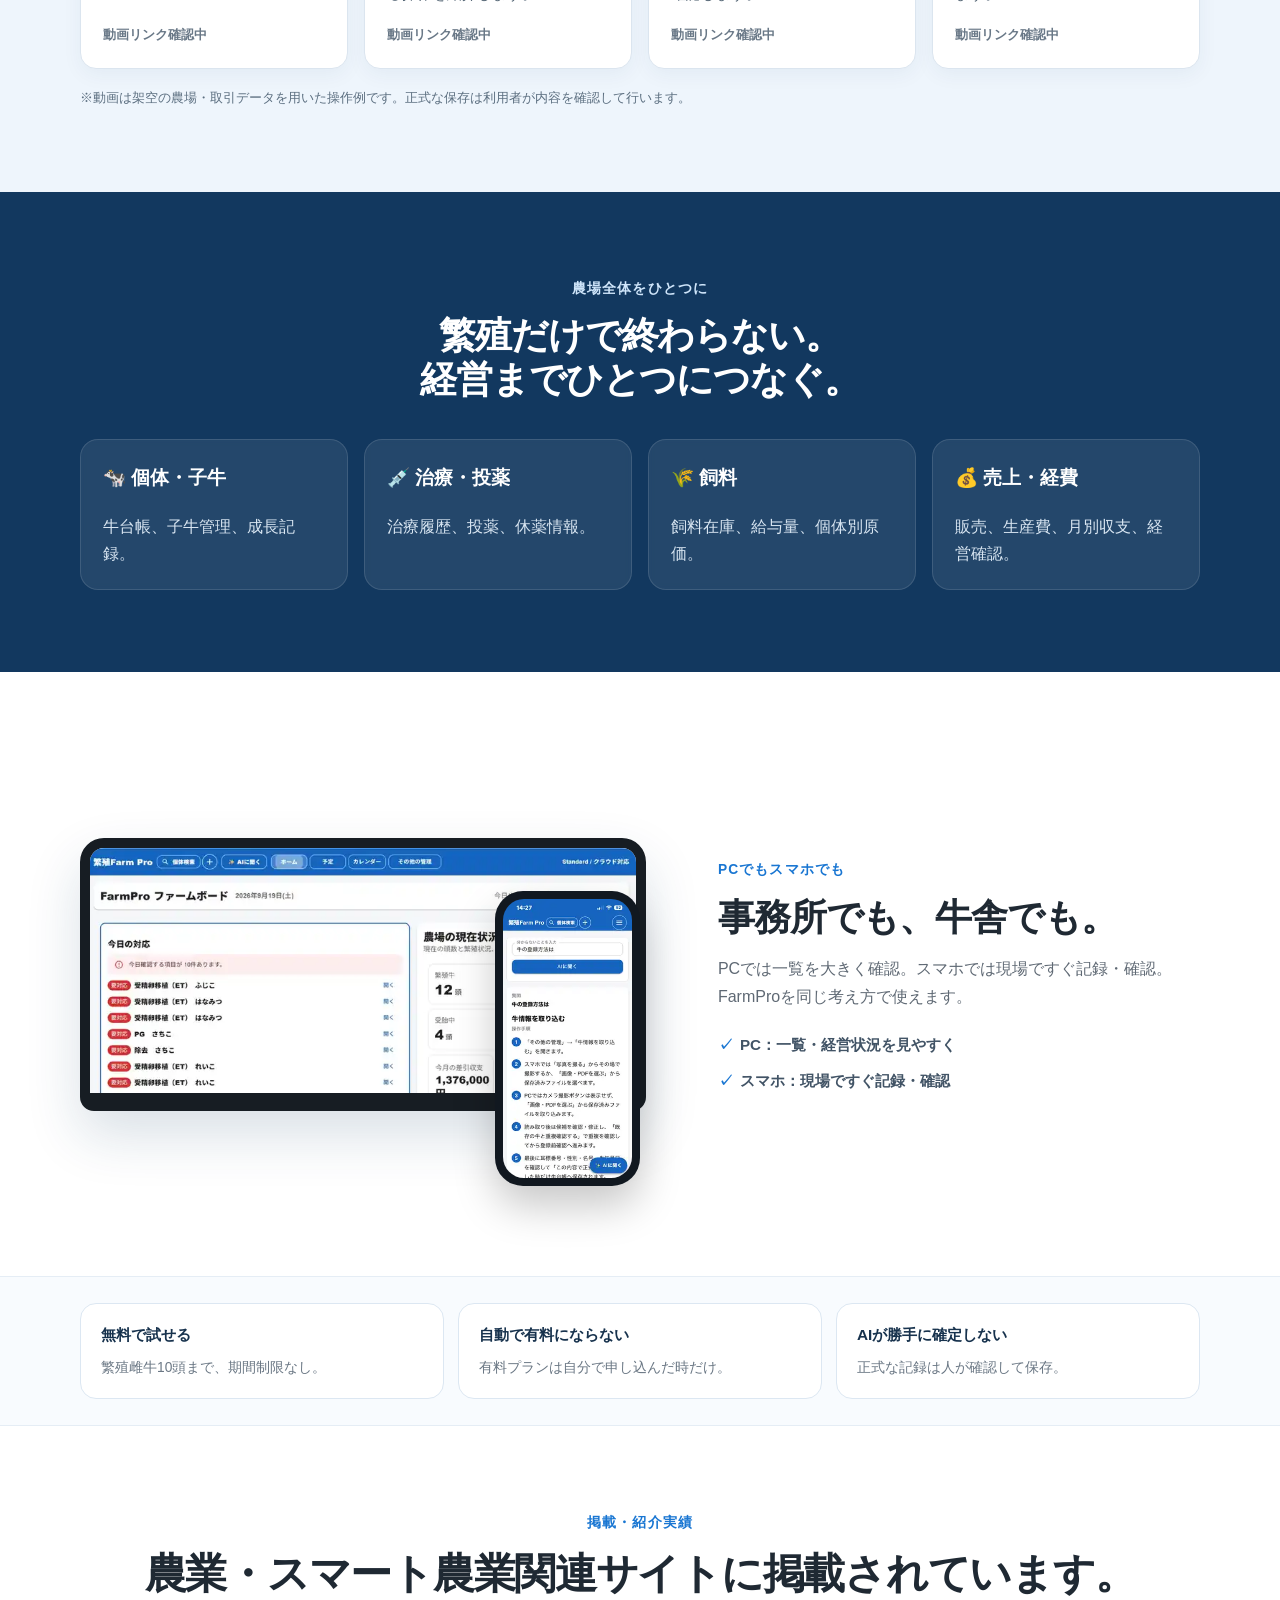
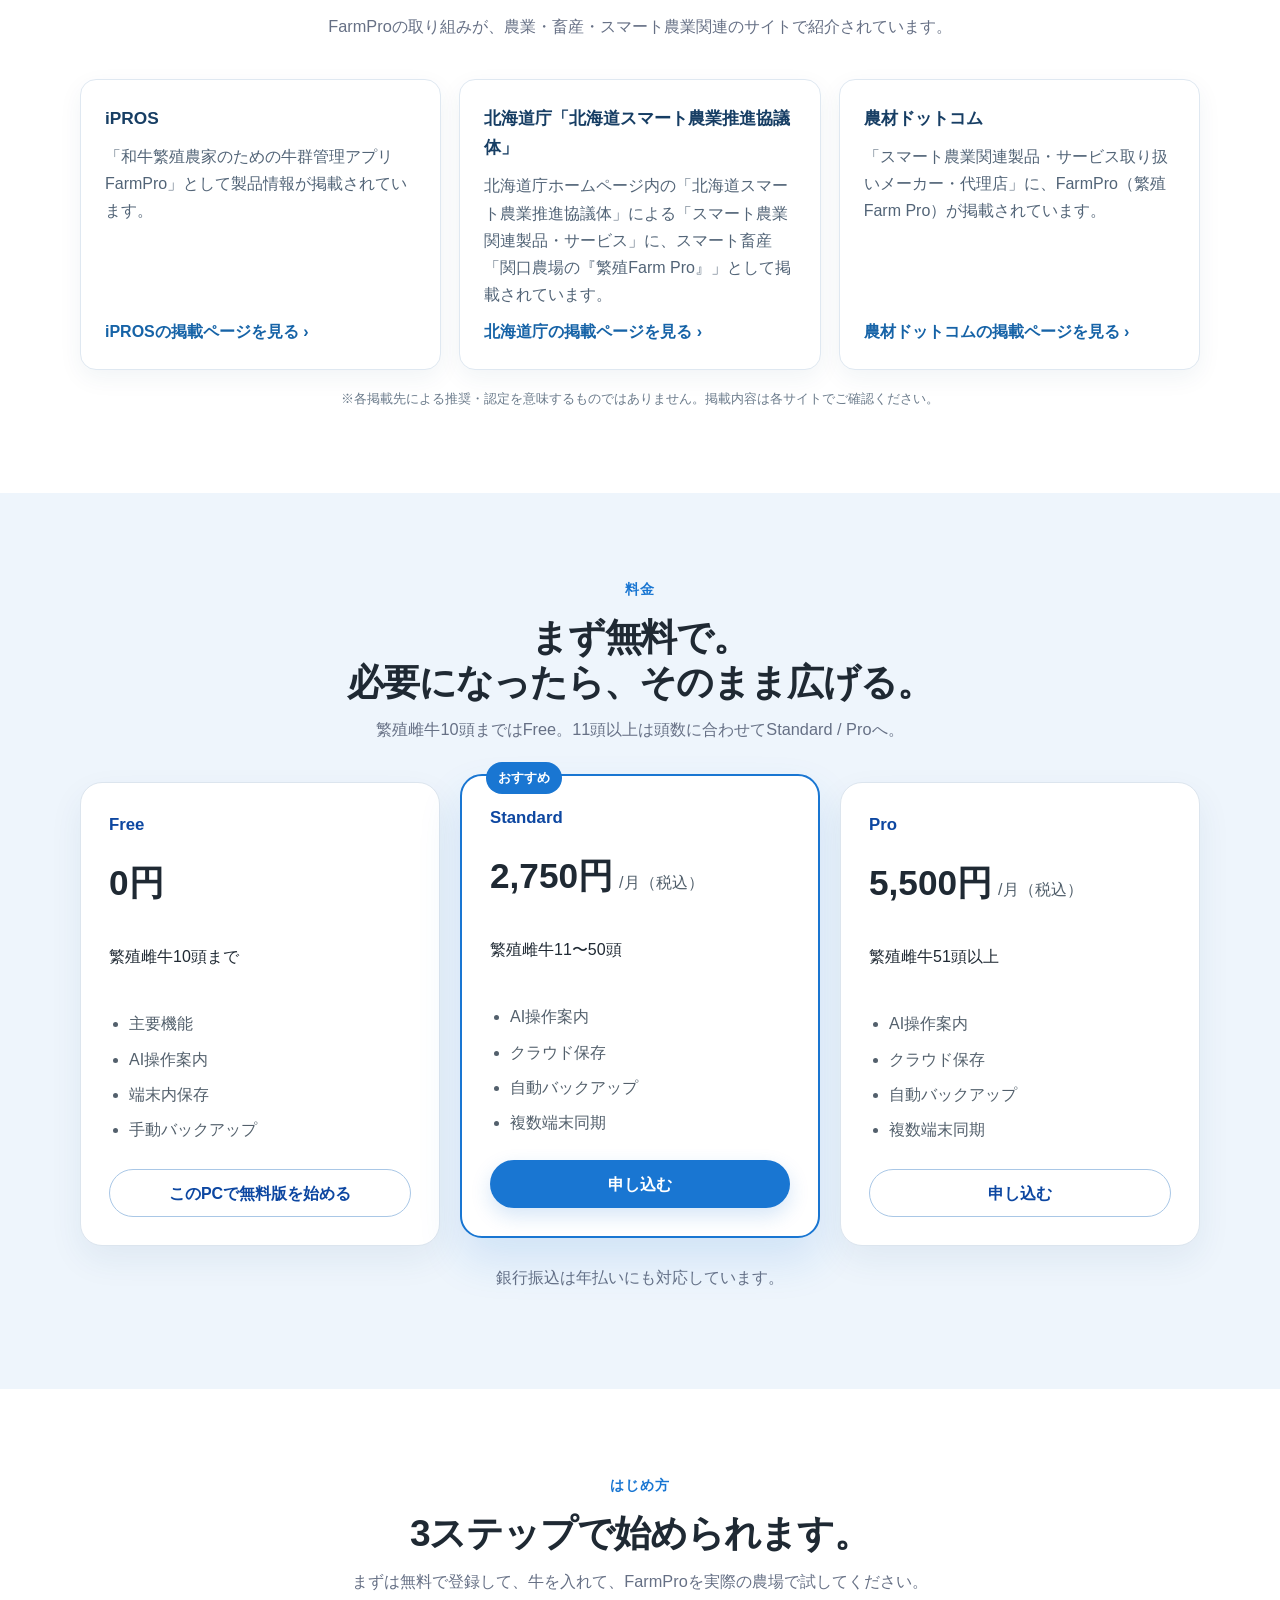
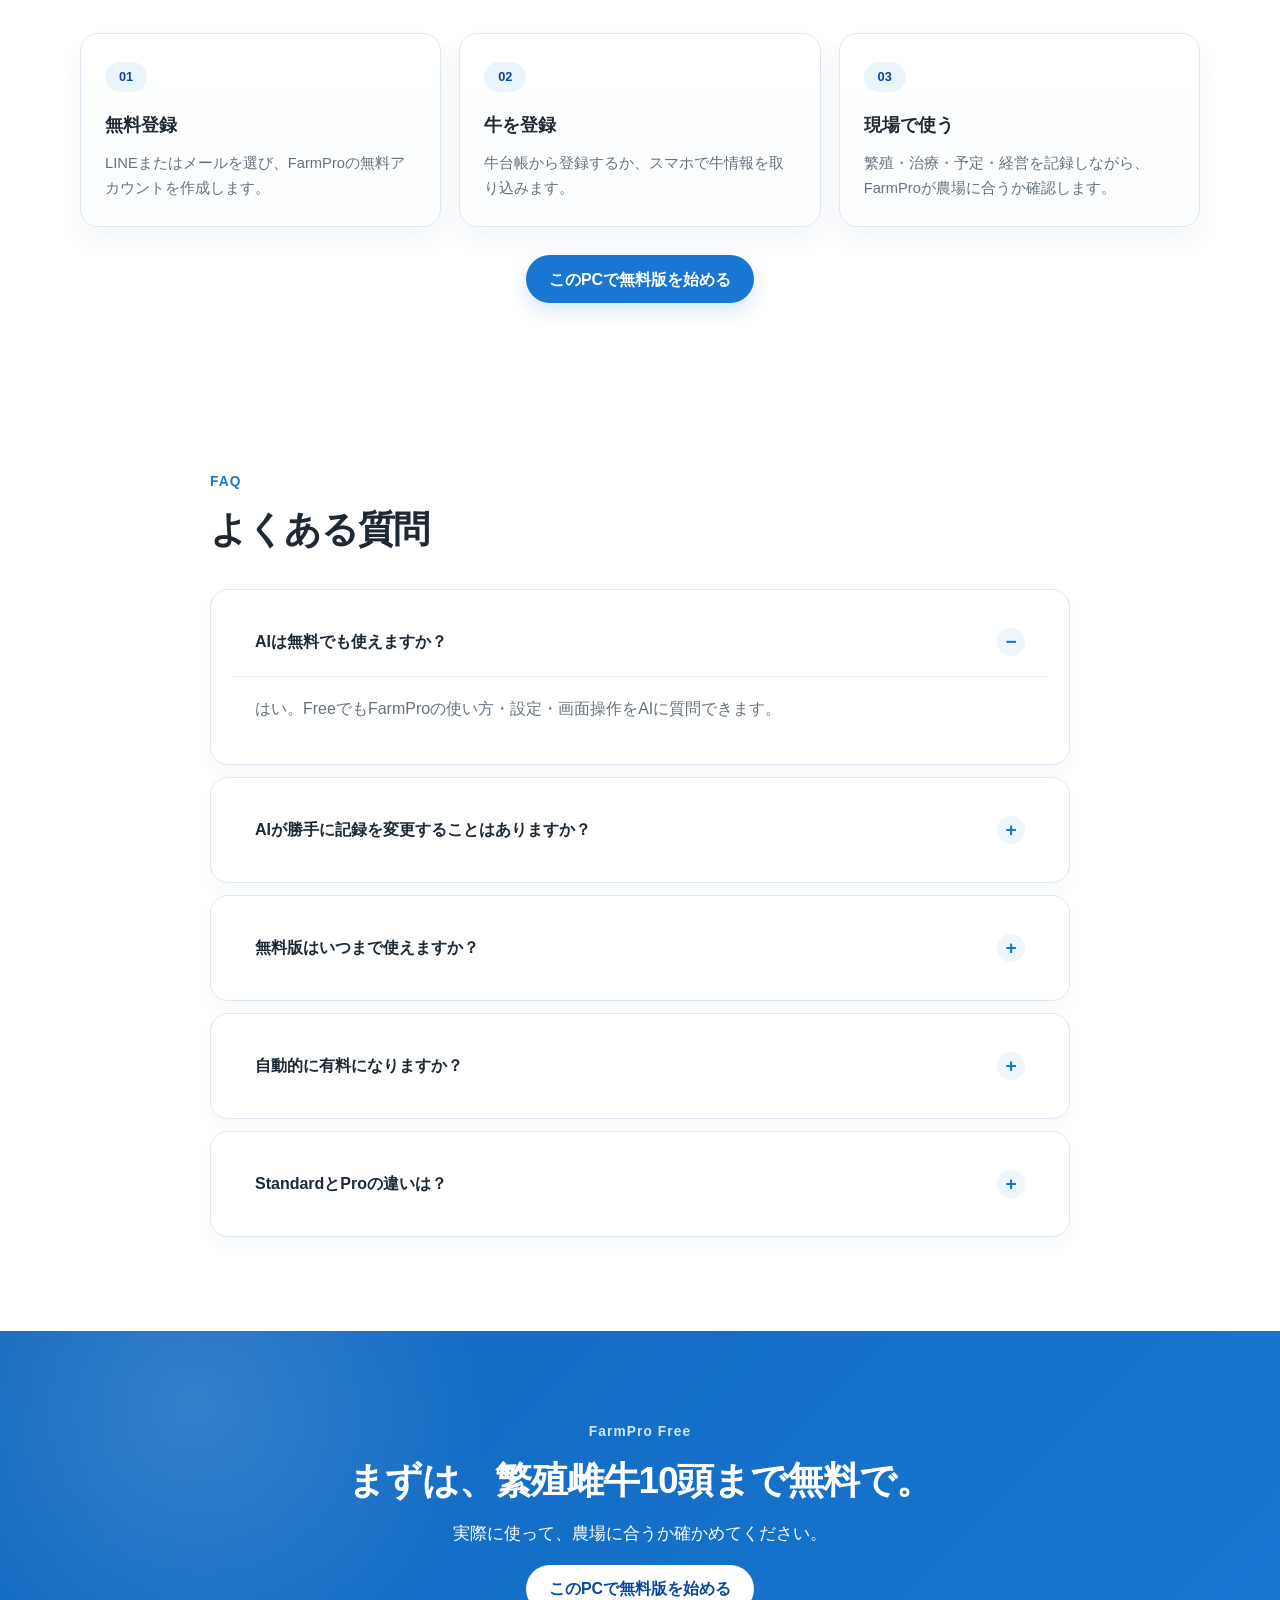
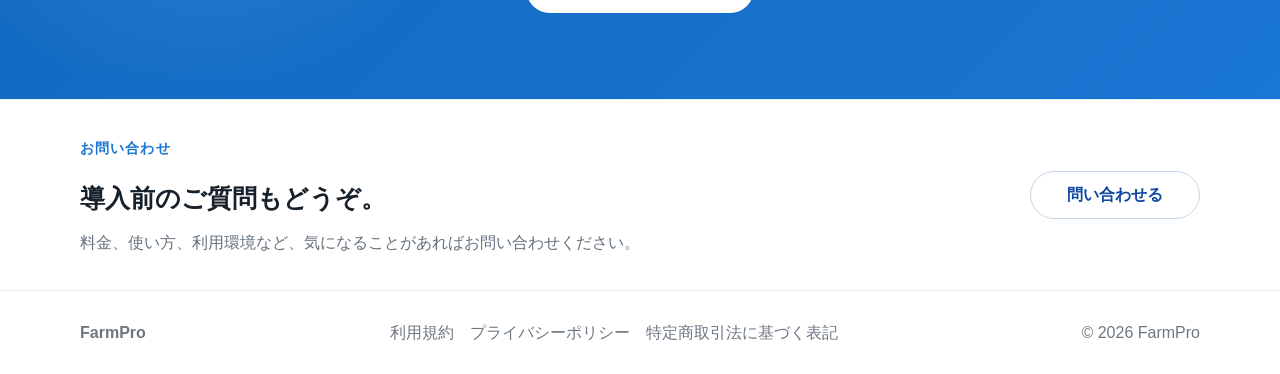
==== commit cb4ac698: "feat(site): add review-only operation videos section" ====
--- a/index.html
+++ b/index.html
@@ -117,6 +117,17 @@
     gtag('js', new Date());
     gtag('config', 'G-KSR4VTW3Y4');
   </script>
+  <style id="farmpro-operation-videos-styles">
+    .farmpro-video-grid{display:grid;grid-template-columns:repeat(4,minmax(0,1fr));gap:16px}
+    .farmpro-video-card{min-width:0;background:#fff;border:1px solid #dbe5ef;border-radius:16px;padding:22px;box-shadow:0 6px 20px rgba(24,66,105,.05);display:flex;flex-direction:column;align-items:flex-start;gap:10px}
+    .farmpro-video-number{font-size:.84rem;font-weight:800;color:#1763aa}
+    .farmpro-video-card h3{font-size:1.1rem;line-height:1.5;margin:0;color:#183b5b}
+    .farmpro-video-card p{font-size:.93rem;line-height:1.7;margin:0;color:#4e6070;flex:1}
+    .farmpro-video-pending{font-size:.83rem;color:#697887;font-weight:700;margin-top:6px}
+    .farmpro-video-note{font-size:.84rem;color:#5c6f80;margin:18px 0 0;line-height:1.65}
+    @media(max-width:1000px){.farmpro-video-grid{grid-template-columns:repeat(2,minmax(0,1fr))}}
+    @media(max-width:600px){.farmpro-video-grid{grid-template-columns:1fr}.farmpro-video-card{padding:20px}}
+  </style>
 </head>
 <body>
 <header class="site-header">
@@ -128,6 +139,7 @@
       <a href="#workflow">繁殖管理</a>
       <a href="#analysis">分析</a>
       <a href="demo.html">操作体験</a>
+      <a href="#videos">操作動画</a>
       <a href="#pricing">料金</a>
       <a href="#faq">FAQ</a>
     </nav>
@@ -389,6 +401,43 @@
     </div>
   </section>
 
+  <section class="section section-soft" id="videos" aria-labelledby="videos-title">
+    <div class="container">
+      <div class="section-heading">
+        <span class="eyebrow">実際の操作を動画で見る</span>
+        <h2 id="videos-title">1分でわかる、繁殖Farm Proの使い方。</h2>
+        <p class="section-intro">スマホでの記録から、AIによる入力補助、経費や繁殖成績の確認まで。実際の操作画面を短い動画で紹介します。</p>
+      </div>
+      <div class="farmpro-video-grid">
+        <article class="farmpro-video-card">
+          <span class="farmpro-video-number">01｜はじめての記録</span>
+          <h3>紙の牛台帳をスマホへ</h3>
+          <p>牛の情報をスマホにまとめて、個体の履歴を確認する流れを紹介します。</p>
+          <span class="farmpro-video-pending">動画リンク確認中</span>
+        </article>
+        <article class="farmpro-video-card">
+          <span class="farmpro-video-number">02｜AIで入力補助</span>
+          <h3>販売精算書から売上・経費を記録</h3>
+          <p>精算書を読み取り、確認した内容を売上・控除・経費につなげる操作を紹介します。</p>
+          <span class="farmpro-video-pending">動画リンク確認中</span>
+        </article>
+        <article class="farmpro-video-card">
+          <span class="farmpro-video-number">03｜飼料在庫・経費</span>
+          <h3>納品書から入庫・出庫・収支まで</h3>
+          <p>飼料の購入と使用、子牛ごとの原価、月別収支を一つの流れで確認します。</p>
+          <span class="farmpro-video-pending">動画リンク確認中</span>
+        </article>
+        <article class="farmpro-video-card">
+          <span class="farmpro-video-number">04｜分析</span>
+          <h3>母牛ごとの繁殖成績を見える化</h3>
+          <p>分娩間隔や受胎率、産子の販売価格を一覧表とグラフで比較します。</p>
+          <span class="farmpro-video-pending">動画リンク確認中</span>
+        </article>
+      </div>
+      <p class="farmpro-video-note">※動画は架空の農場・取引データを用いた操作例です。正式な保存は利用者が内容を確認して行います。</p>
+    </div>
+  </section>
+
   <section class="section section-dark">
     <div class="container">
       <div class="section-heading light">
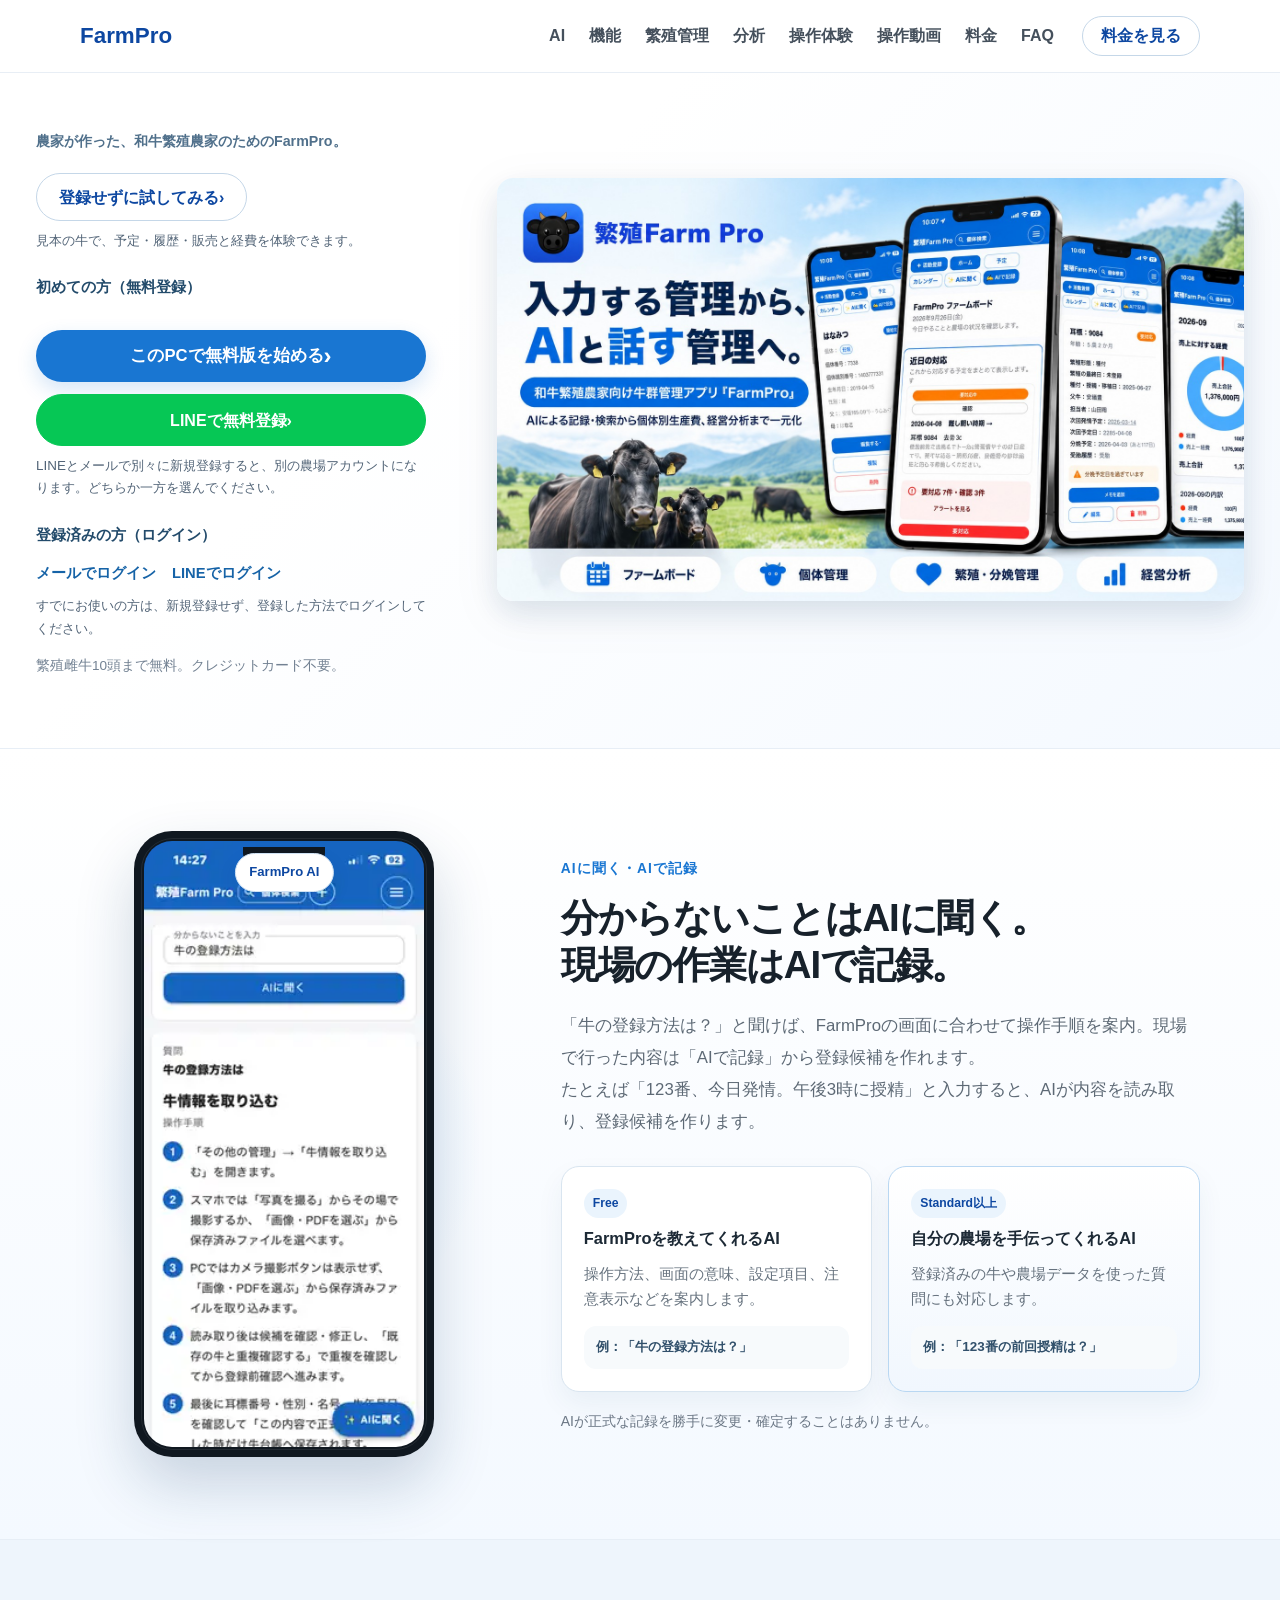
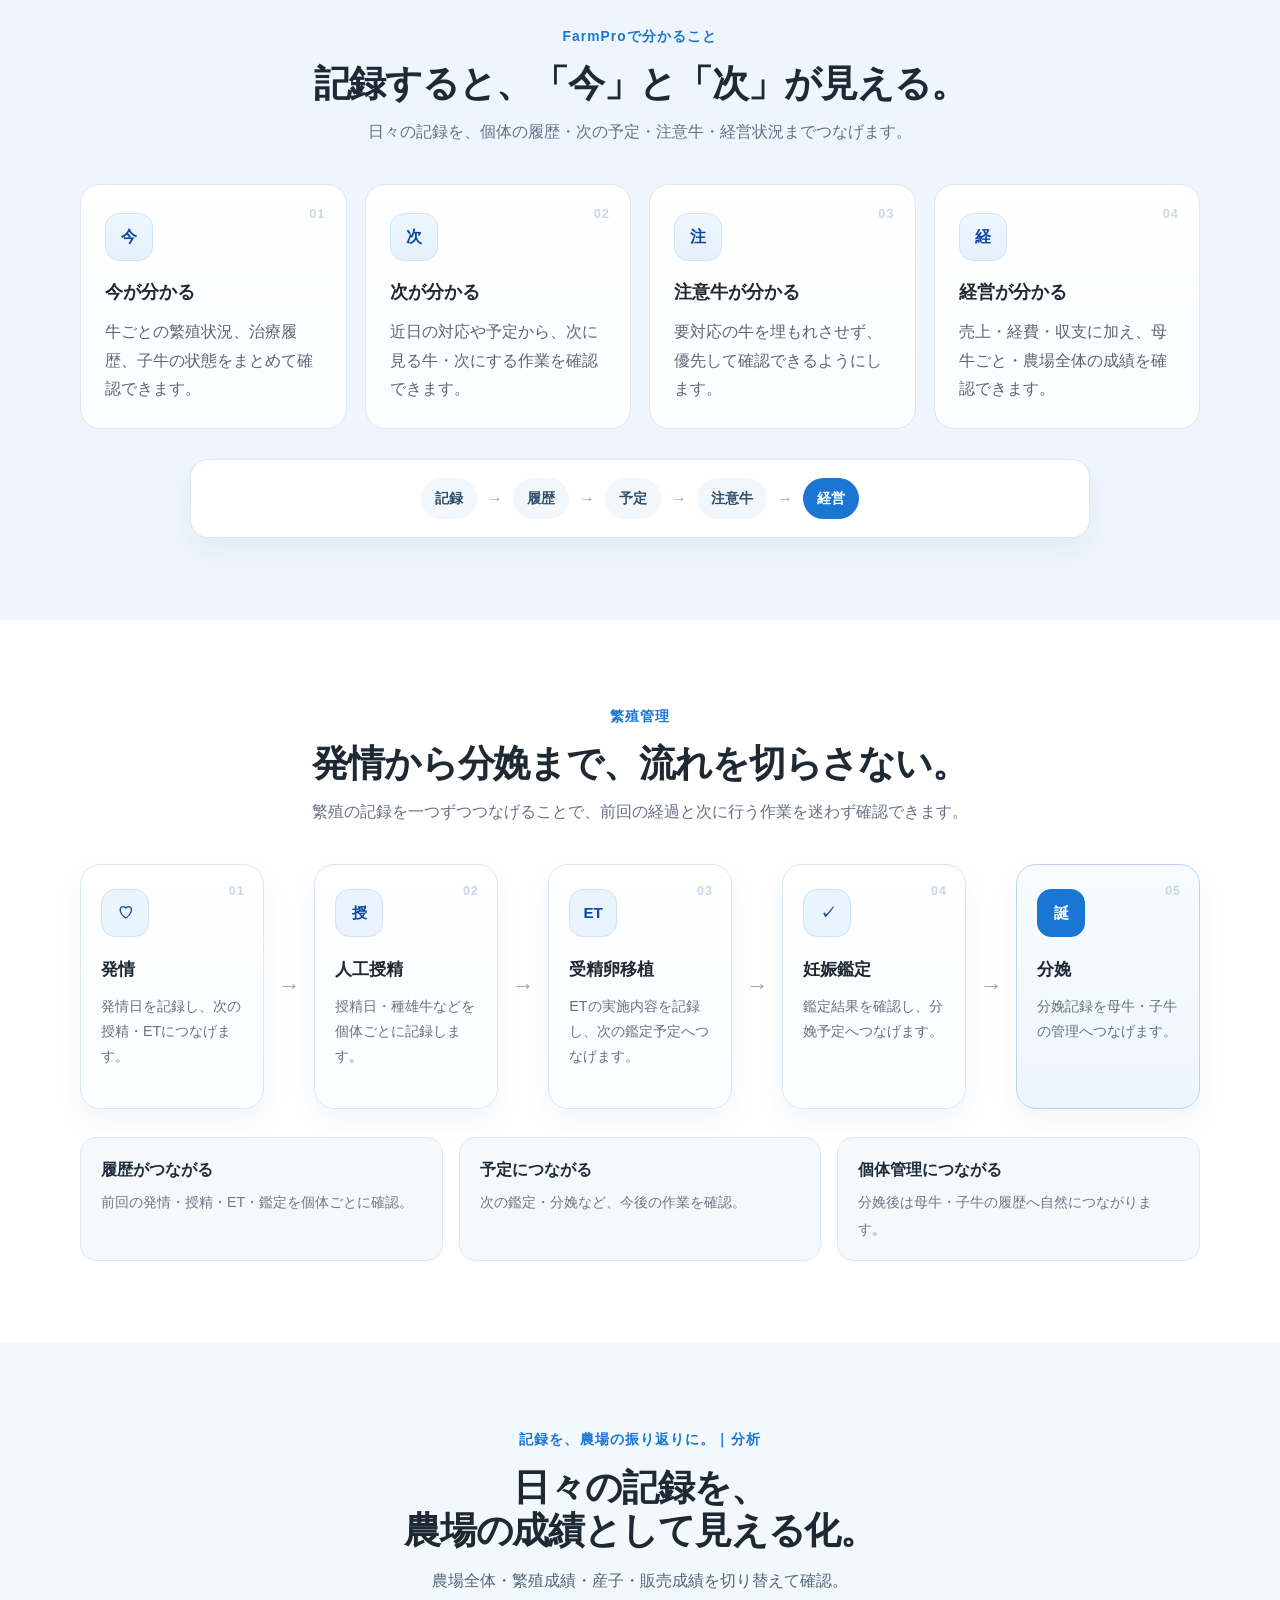
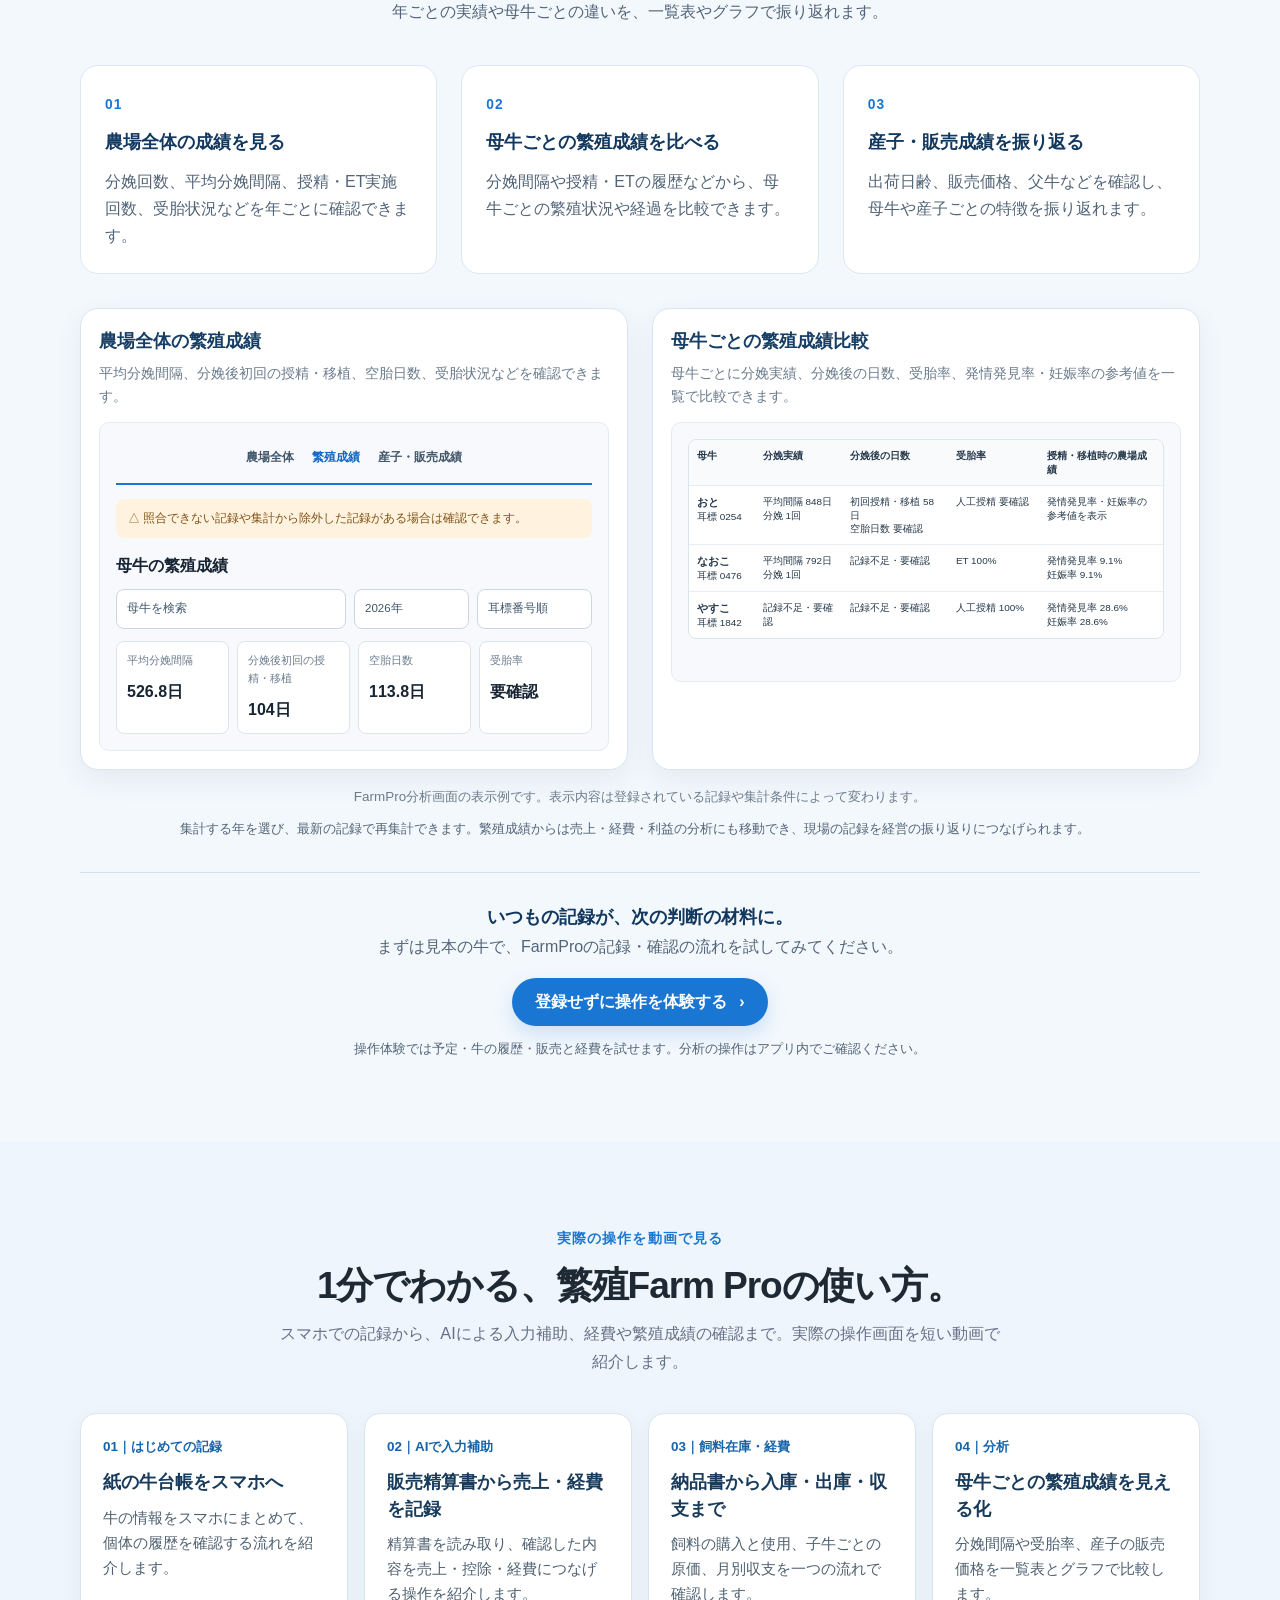
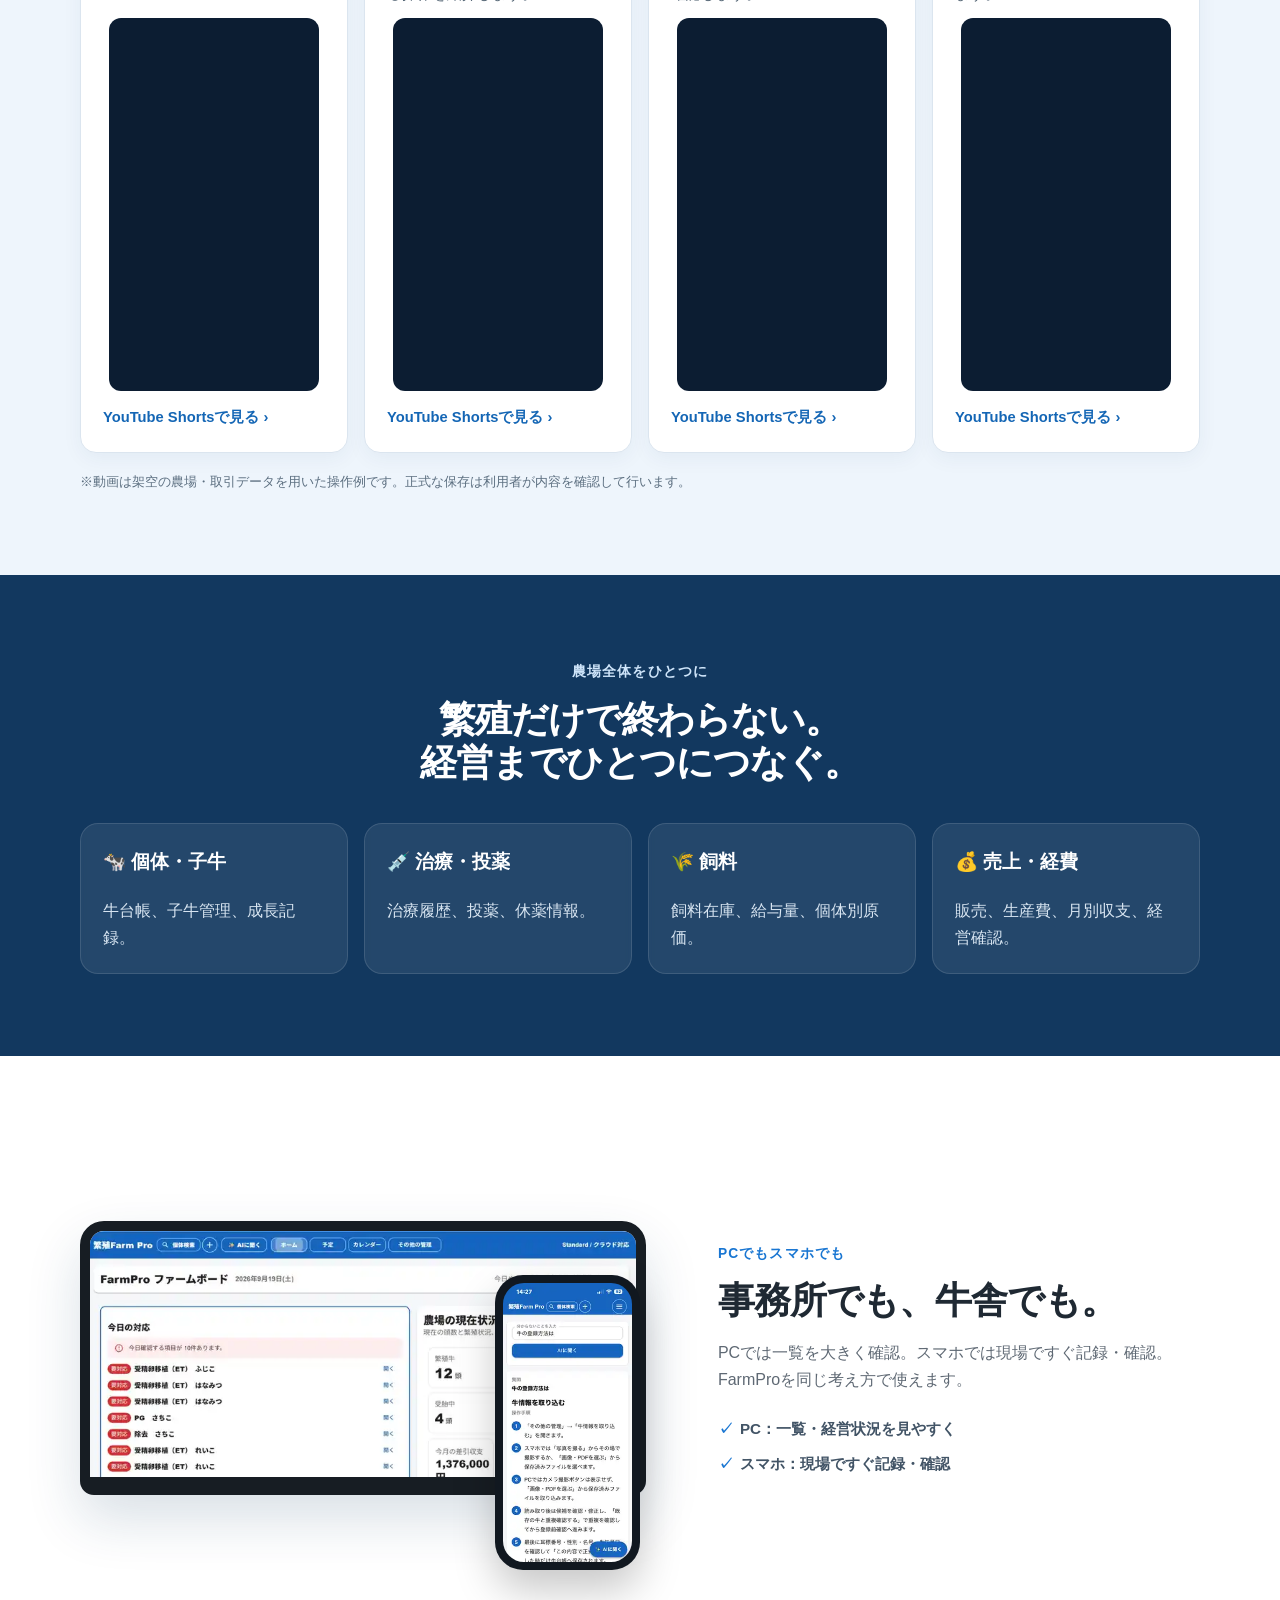
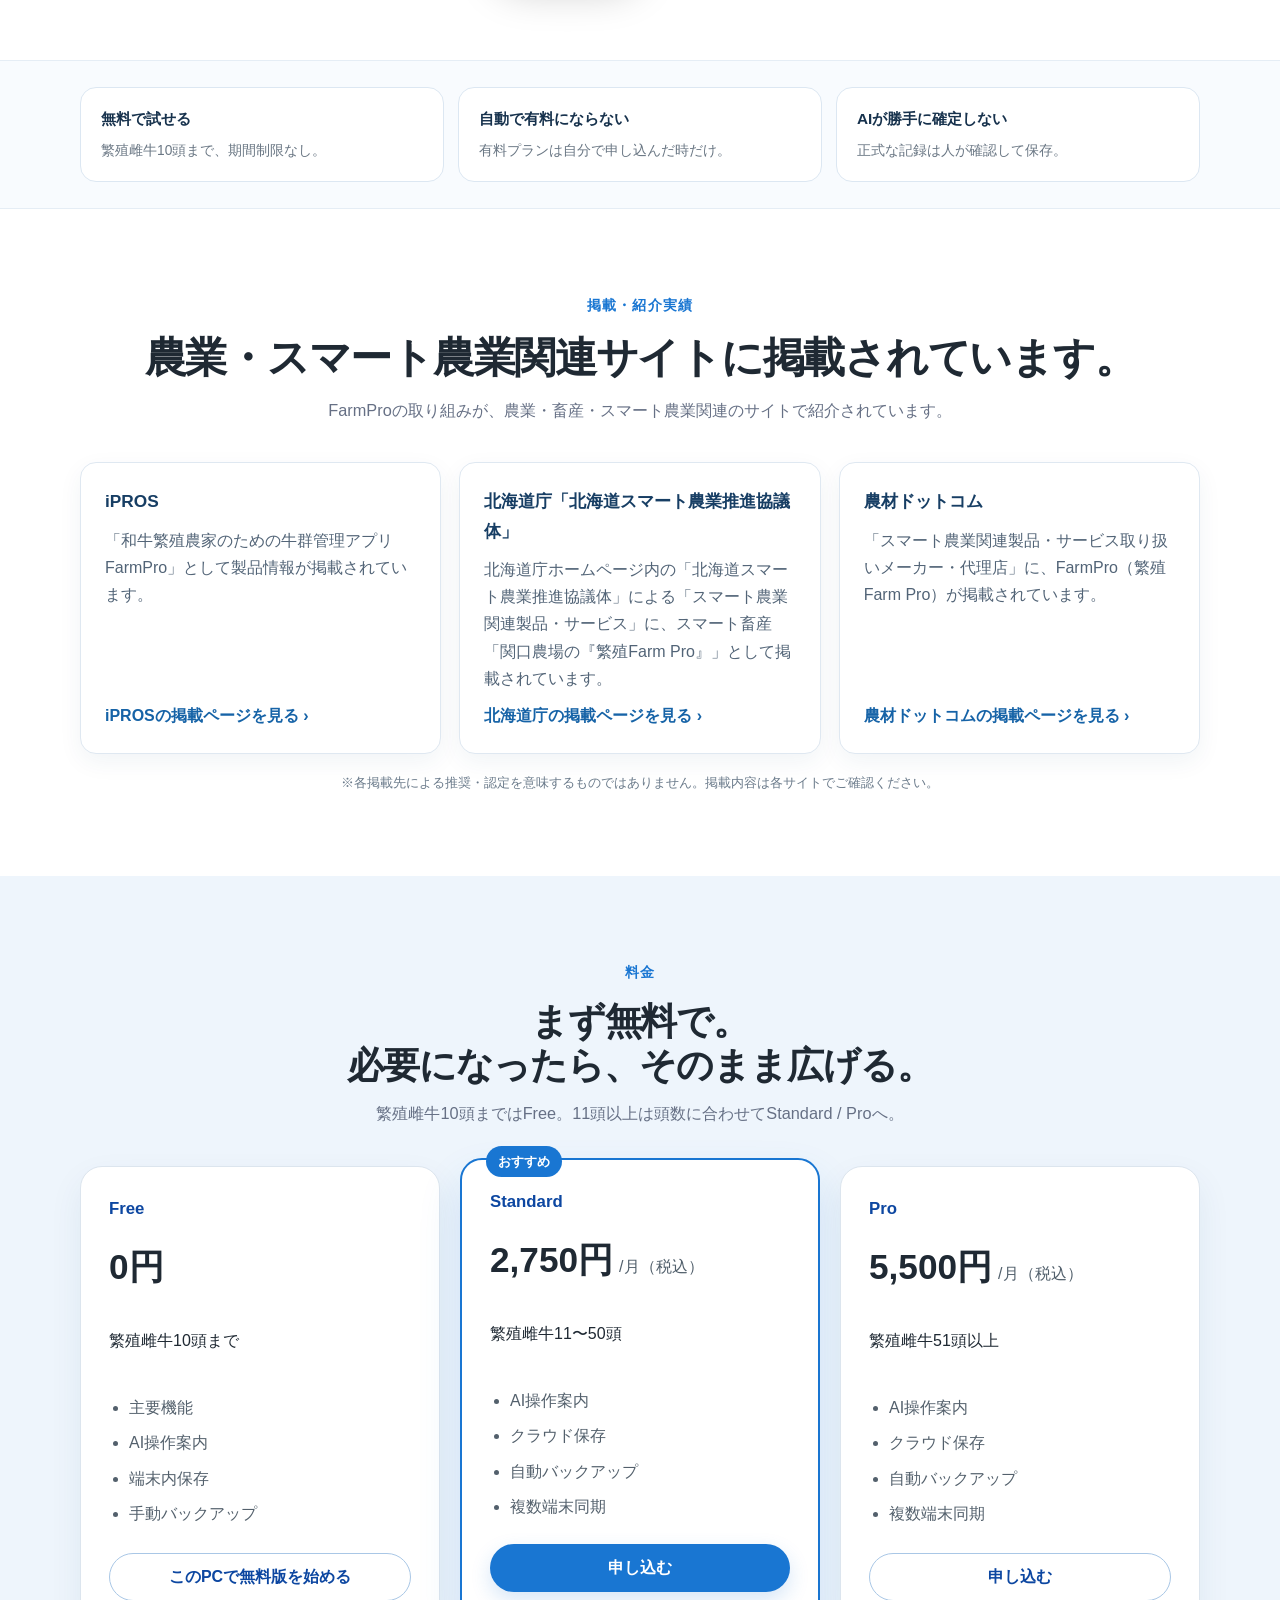
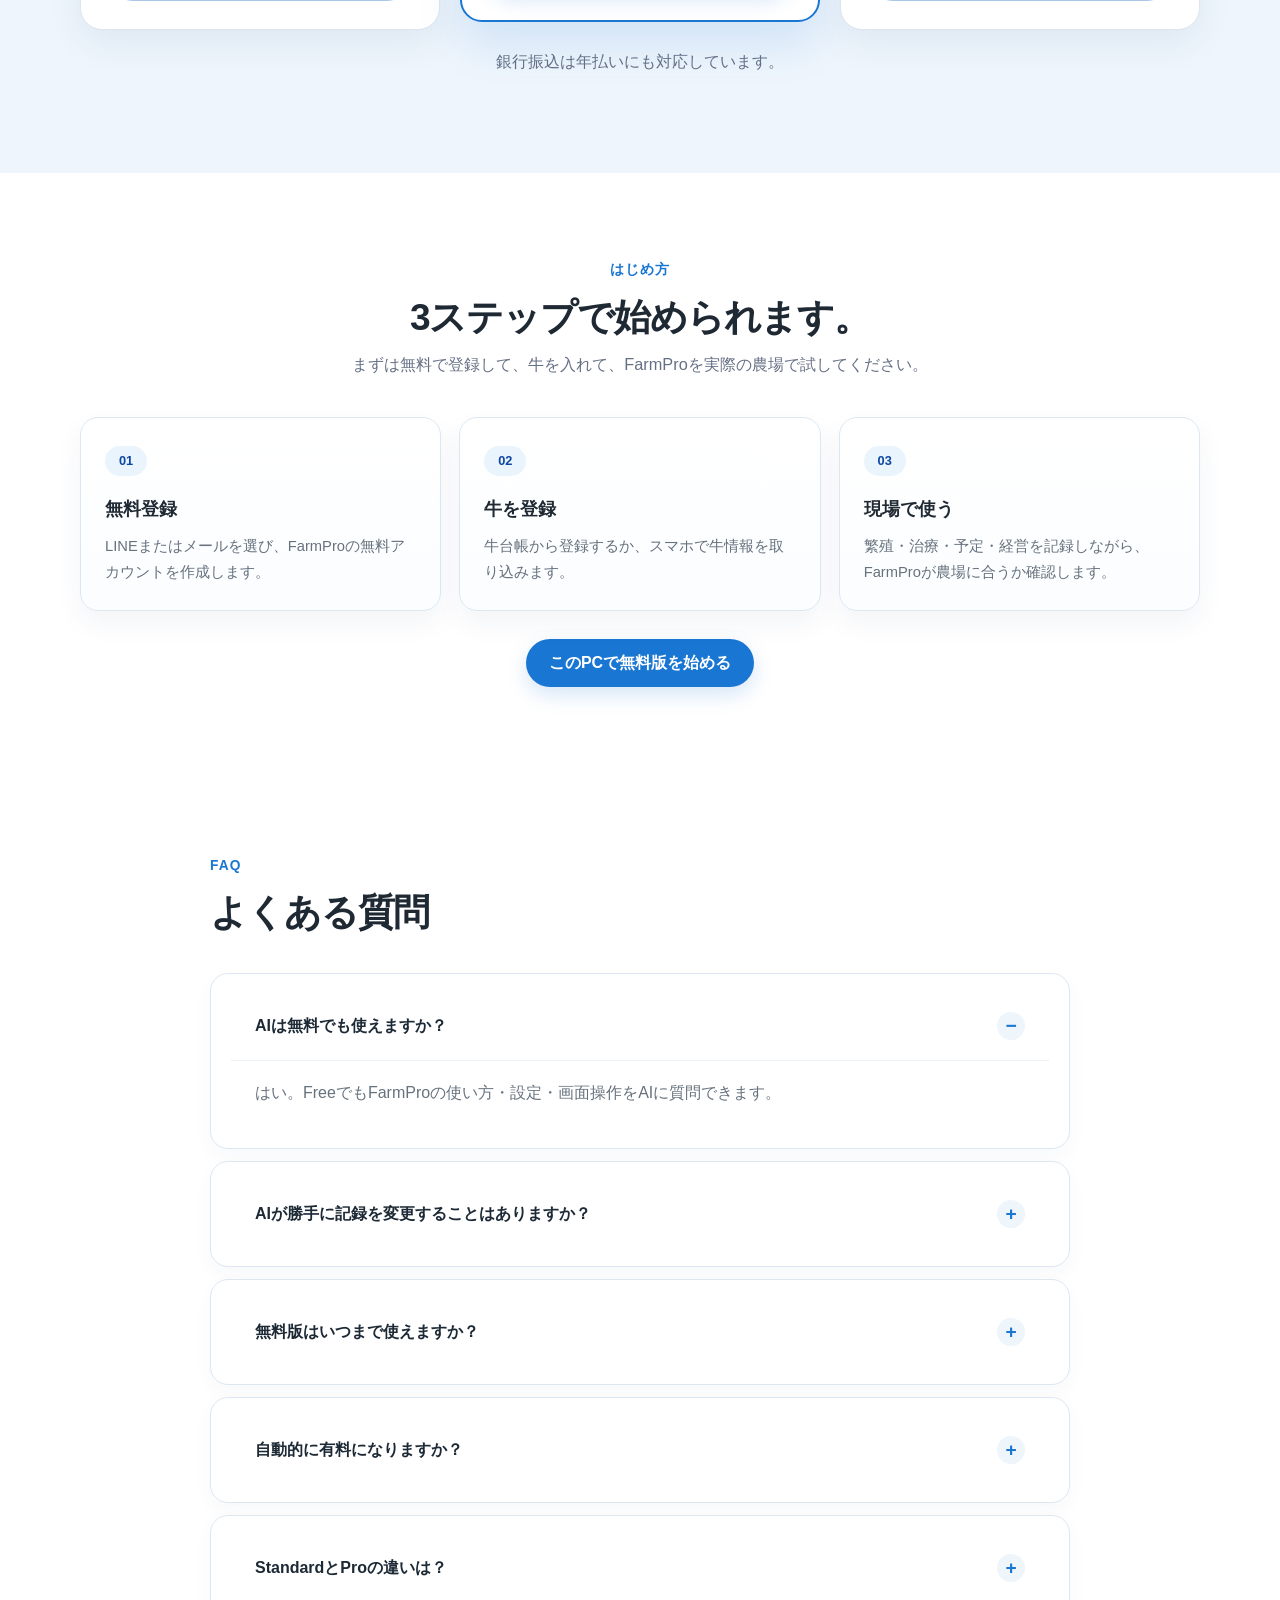
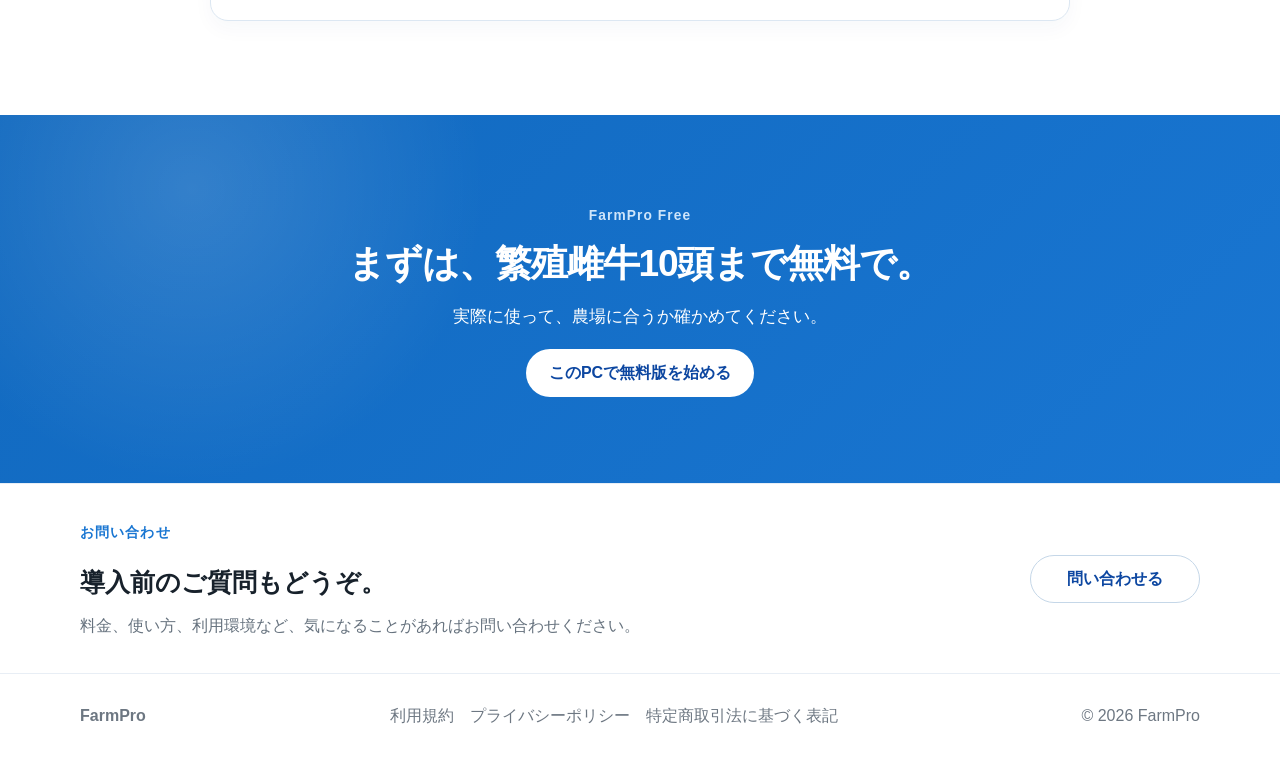
==== commit f55c0e4c: "feat(site): embed four FarmPro Shorts in operation videos section" ====
--- a/index.html
+++ b/index.html
@@ -123,7 +123,10 @@
     .farmpro-video-number{font-size:.84rem;font-weight:800;color:#1763aa}
     .farmpro-video-card h3{font-size:1.1rem;line-height:1.5;margin:0;color:#183b5b}
     .farmpro-video-card p{font-size:.93rem;line-height:1.7;margin:0;color:#4e6070;flex:1}
-    .farmpro-video-pending{font-size:.83rem;color:#697887;font-weight:700;margin-top:6px}
+    .farmpro-video-player{width:min(100%,210px);aspect-ratio:9/16;align-self:center;overflow:hidden;border-radius:12px;background:#0c1d32}
+    .farmpro-video-player iframe{display:block;width:100%;height:100%;border:0}
+    .farmpro-video-watch{display:inline-flex;align-items:center;gap:4px;color:#1466b5;font-weight:800;font-size:.92rem;text-underline-offset:3px;margin-top:4px}
+    .farmpro-video-watch:hover{text-decoration:underline}
     .farmpro-video-note{font-size:.84rem;color:#5c6f80;margin:18px 0 0;line-height:1.65}
     @media(max-width:1000px){.farmpro-video-grid{grid-template-columns:repeat(2,minmax(0,1fr))}}
     @media(max-width:600px){.farmpro-video-grid{grid-template-columns:1fr}.farmpro-video-card{padding:20px}}
@@ -413,25 +416,29 @@
           <span class="farmpro-video-number">01｜はじめての記録</span>
           <h3>紙の牛台帳をスマホへ</h3>
           <p>牛の情報をスマホにまとめて、個体の履歴を確認する流れを紹介します。</p>
-          <span class="farmpro-video-pending">動画リンク確認中</span>
+          <div class="farmpro-video-player"><iframe loading="lazy" src="https://www.youtube-nocookie.com/embed/ecuoz-iw-dE" title="紙の牛台帳をスマホへのYouTube Shorts" allow="accelerometer; encrypted-media; gyroscope; picture-in-picture; web-share" referrerpolicy="strict-origin-when-cross-origin" allowfullscreen></iframe></div>
+          <a class="farmpro-video-watch" href="https://youtube.com/shorts/ecuoz-iw-dE" target="_blank" rel="noopener noreferrer">YouTube Shortsで見る <span aria-hidden="true">›</span></a>
         </article>
         <article class="farmpro-video-card">
           <span class="farmpro-video-number">02｜AIで入力補助</span>
           <h3>販売精算書から売上・経費を記録</h3>
           <p>精算書を読み取り、確認した内容を売上・控除・経費につなげる操作を紹介します。</p>
-          <span class="farmpro-video-pending">動画リンク確認中</span>
+          <div class="farmpro-video-player"><iframe loading="lazy" src="https://www.youtube-nocookie.com/embed/ZJCfkaQ7V0g" title="販売精算書から売上・経費を記録のYouTube Shorts" allow="accelerometer; encrypted-media; gyroscope; picture-in-picture; web-share" referrerpolicy="strict-origin-when-cross-origin" allowfullscreen></iframe></div>
+          <a class="farmpro-video-watch" href="https://youtube.com/shorts/ZJCfkaQ7V0g" target="_blank" rel="noopener noreferrer">YouTube Shortsで見る <span aria-hidden="true">›</span></a>
         </article>
         <article class="farmpro-video-card">
           <span class="farmpro-video-number">03｜飼料在庫・経費</span>
           <h3>納品書から入庫・出庫・収支まで</h3>
           <p>飼料の購入と使用、子牛ごとの原価、月別収支を一つの流れで確認します。</p>
-          <span class="farmpro-video-pending">動画リンク確認中</span>
+          <div class="farmpro-video-player"><iframe loading="lazy" src="https://www.youtube-nocookie.com/embed/_bjVmZGhR2I" title="納品書から入庫・出庫・収支までのYouTube Shorts" allow="accelerometer; encrypted-media; gyroscope; picture-in-picture; web-share" referrerpolicy="strict-origin-when-cross-origin" allowfullscreen></iframe></div>
+          <a class="farmpro-video-watch" href="https://youtube.com/shorts/_bjVmZGhR2I" target="_blank" rel="noopener noreferrer">YouTube Shortsで見る <span aria-hidden="true">›</span></a>
         </article>
         <article class="farmpro-video-card">
           <span class="farmpro-video-number">04｜分析</span>
           <h3>母牛ごとの繁殖成績を見える化</h3>
           <p>分娩間隔や受胎率、産子の販売価格を一覧表とグラフで比較します。</p>
-          <span class="farmpro-video-pending">動画リンク確認中</span>
+          <div class="farmpro-video-player"><iframe loading="lazy" src="https://www.youtube-nocookie.com/embed/q920FXWw4Aw" title="母牛ごとの繁殖成績を見える化のYouTube Shorts" allow="accelerometer; encrypted-media; gyroscope; picture-in-picture; web-share" referrerpolicy="strict-origin-when-cross-origin" allowfullscreen></iframe></div>
+          <a class="farmpro-video-watch" href="https://youtube.com/shorts/q920FXWw4Aw" target="_blank" rel="noopener noreferrer">YouTube Shortsで見る <span aria-hidden="true">›</span></a>
         </article>
       </div>
       <p class="farmpro-video-note">※動画は架空の農場・取引データを用いた操作例です。正式な保存は利用者が内容を確認して行います。</p>
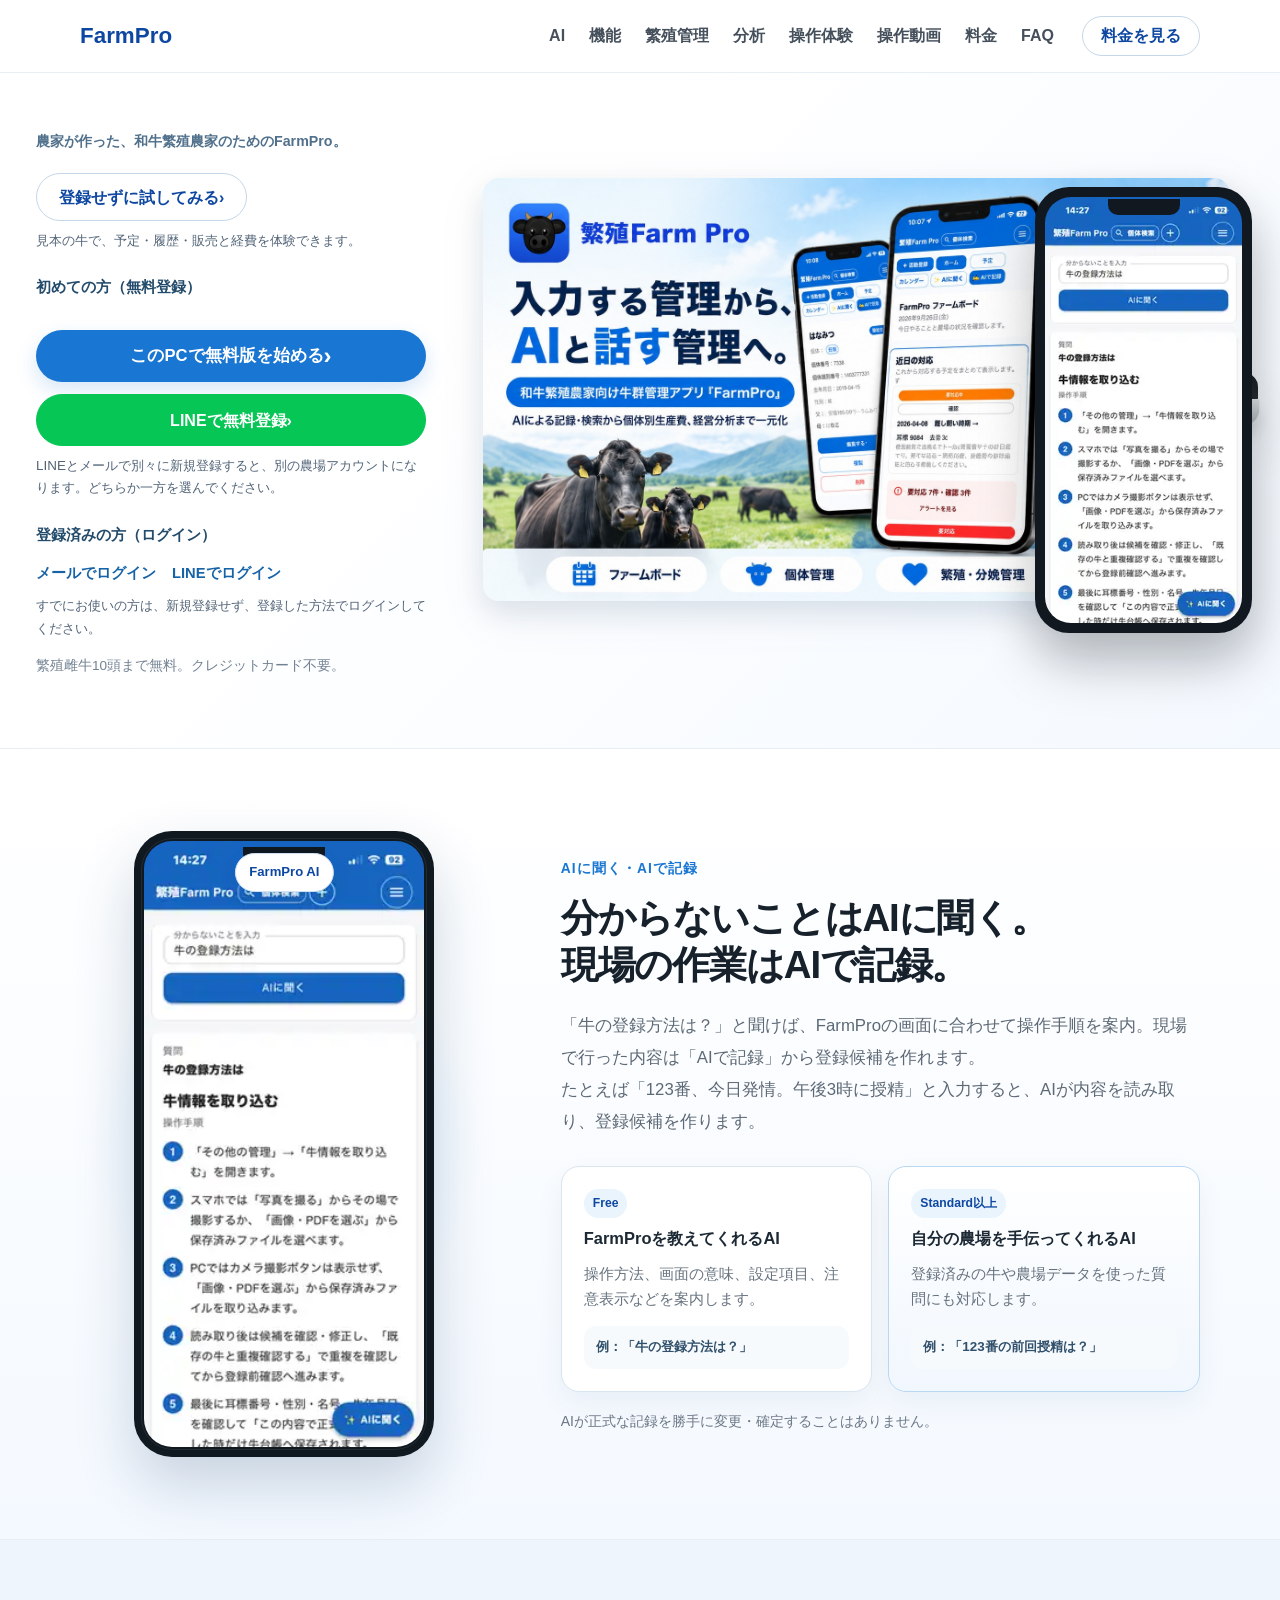
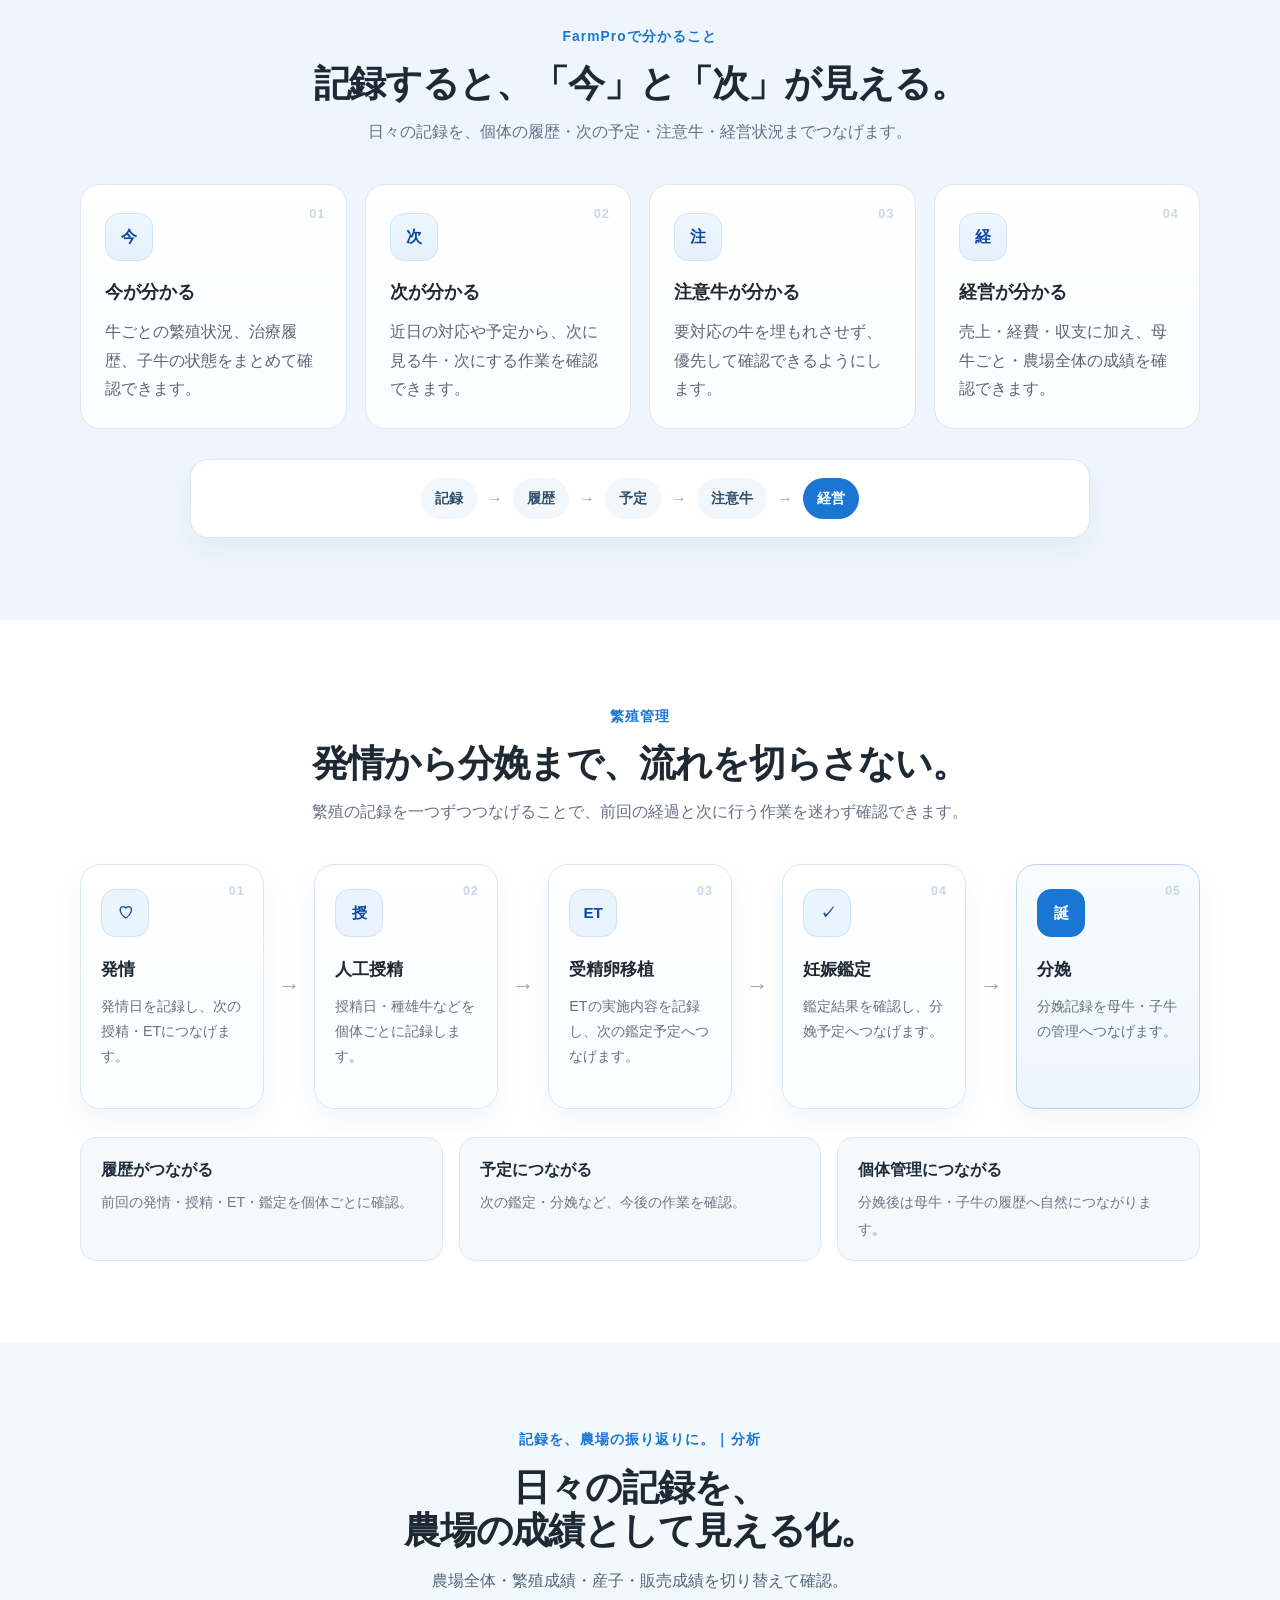
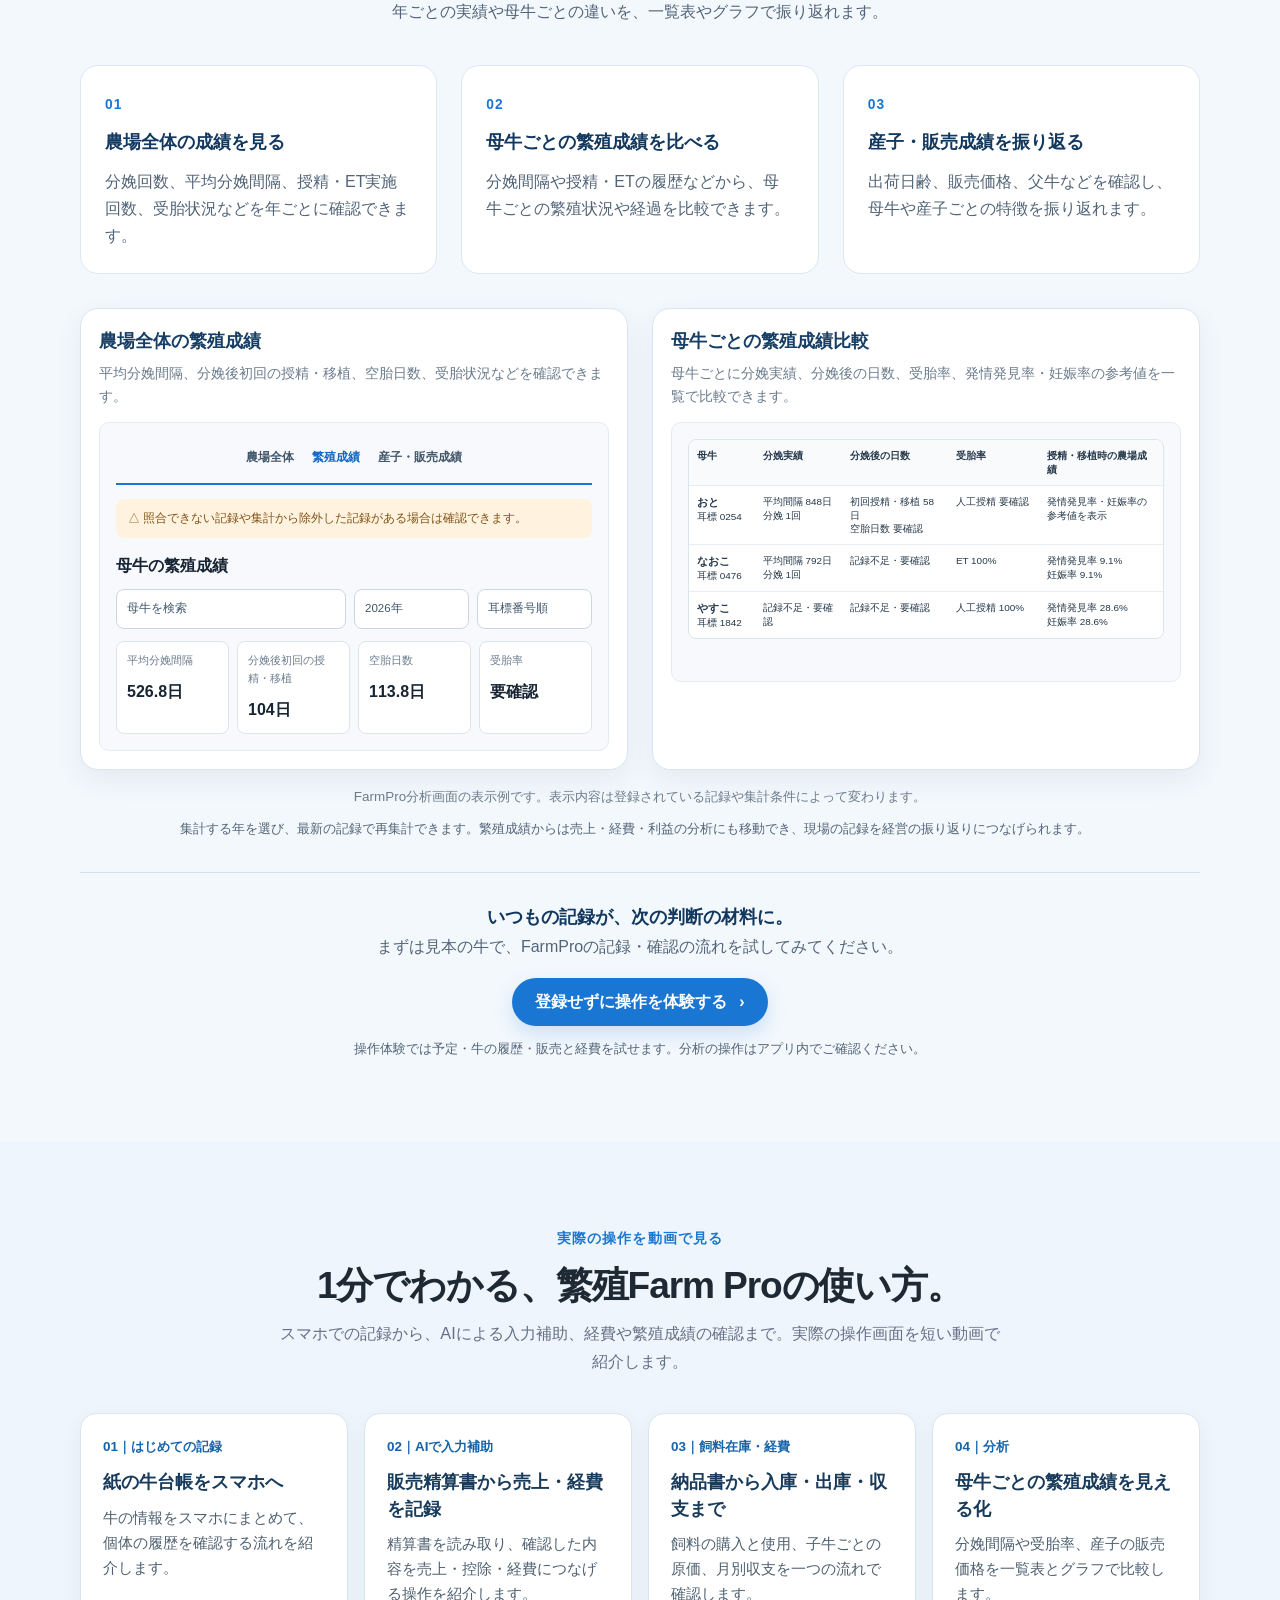
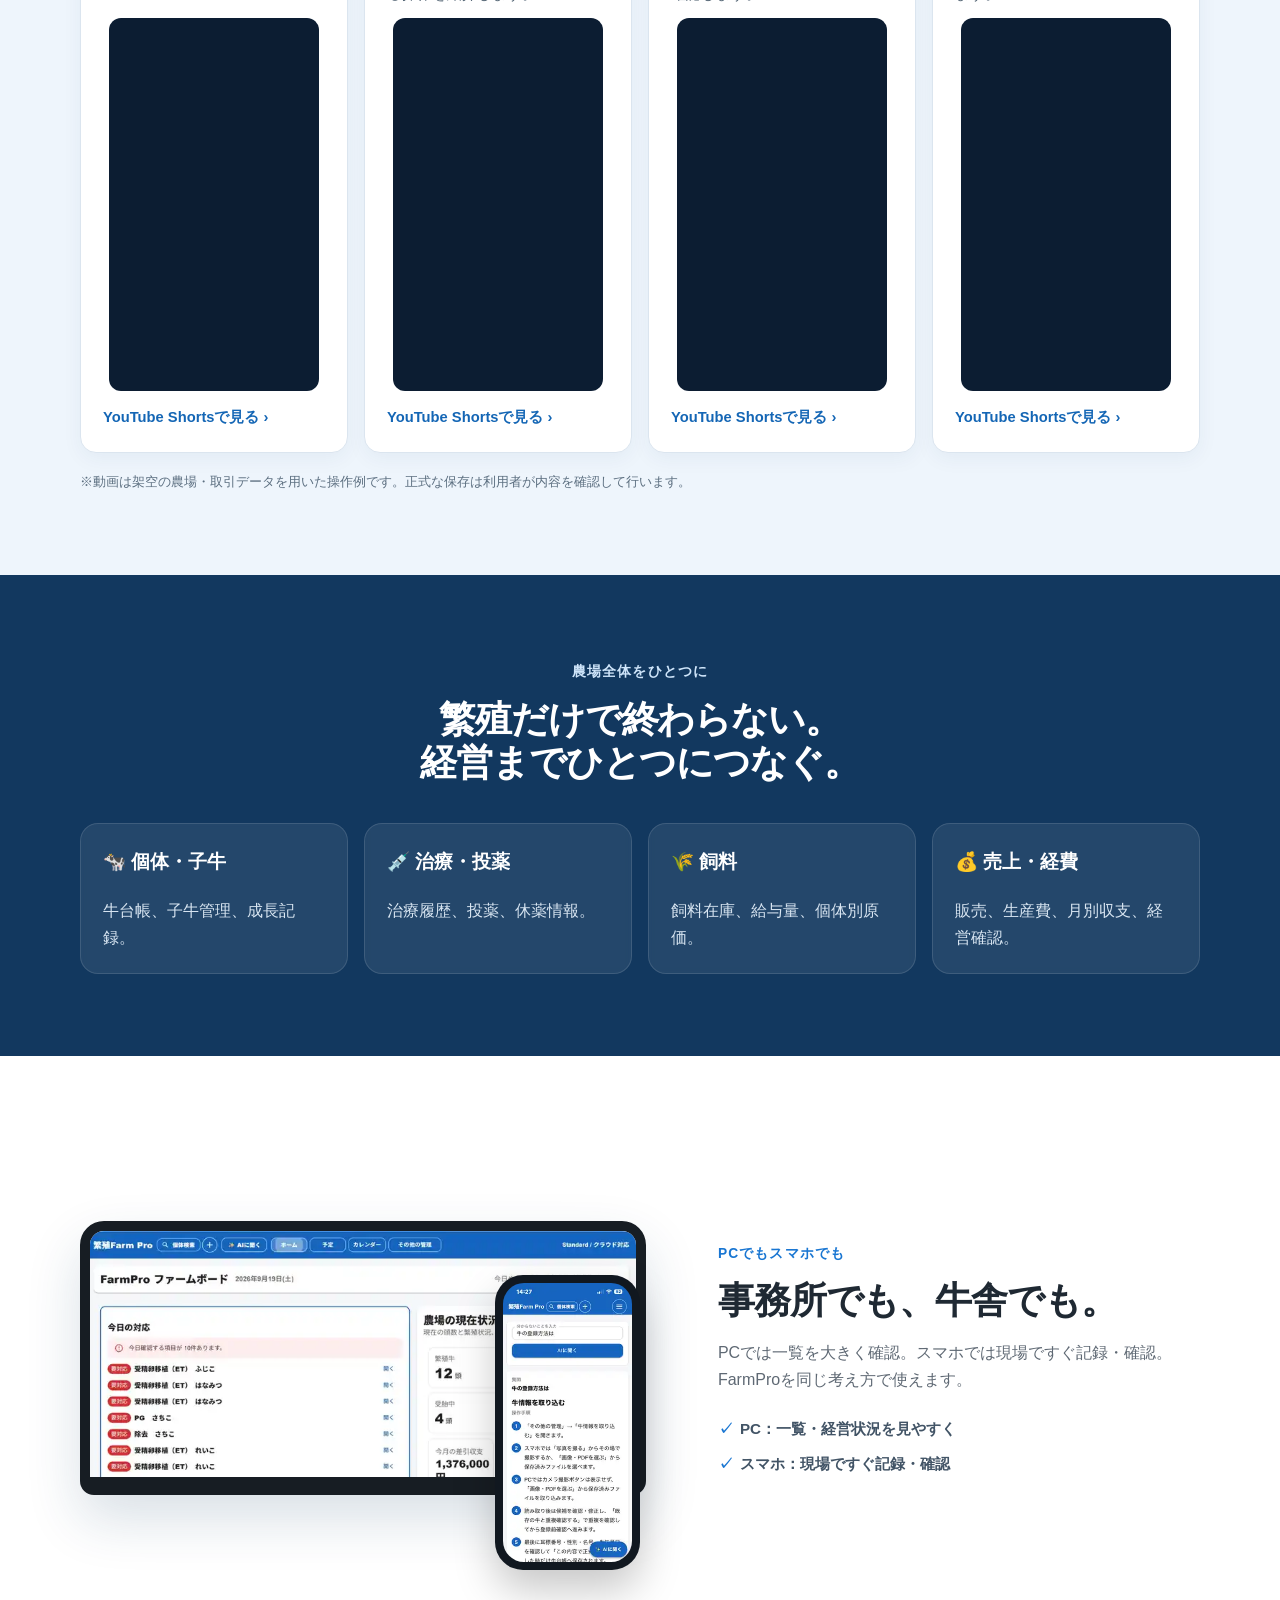
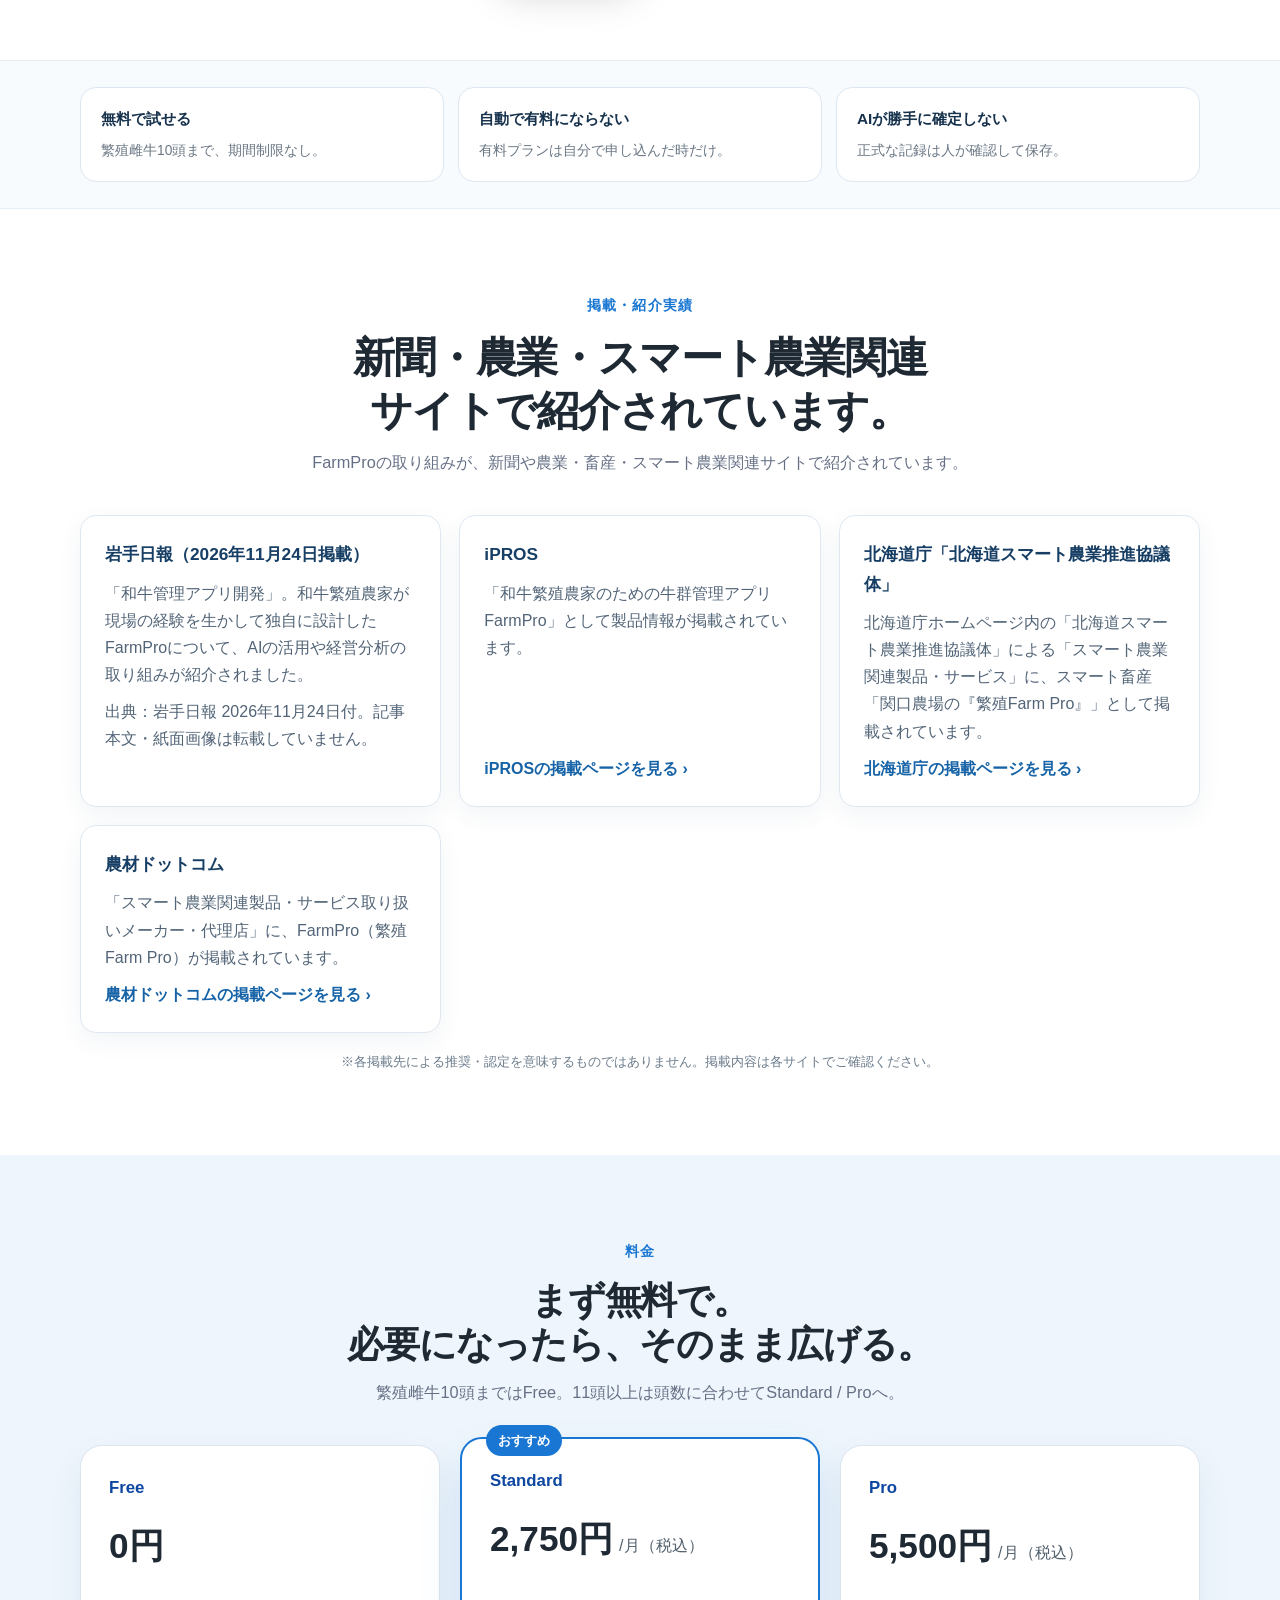
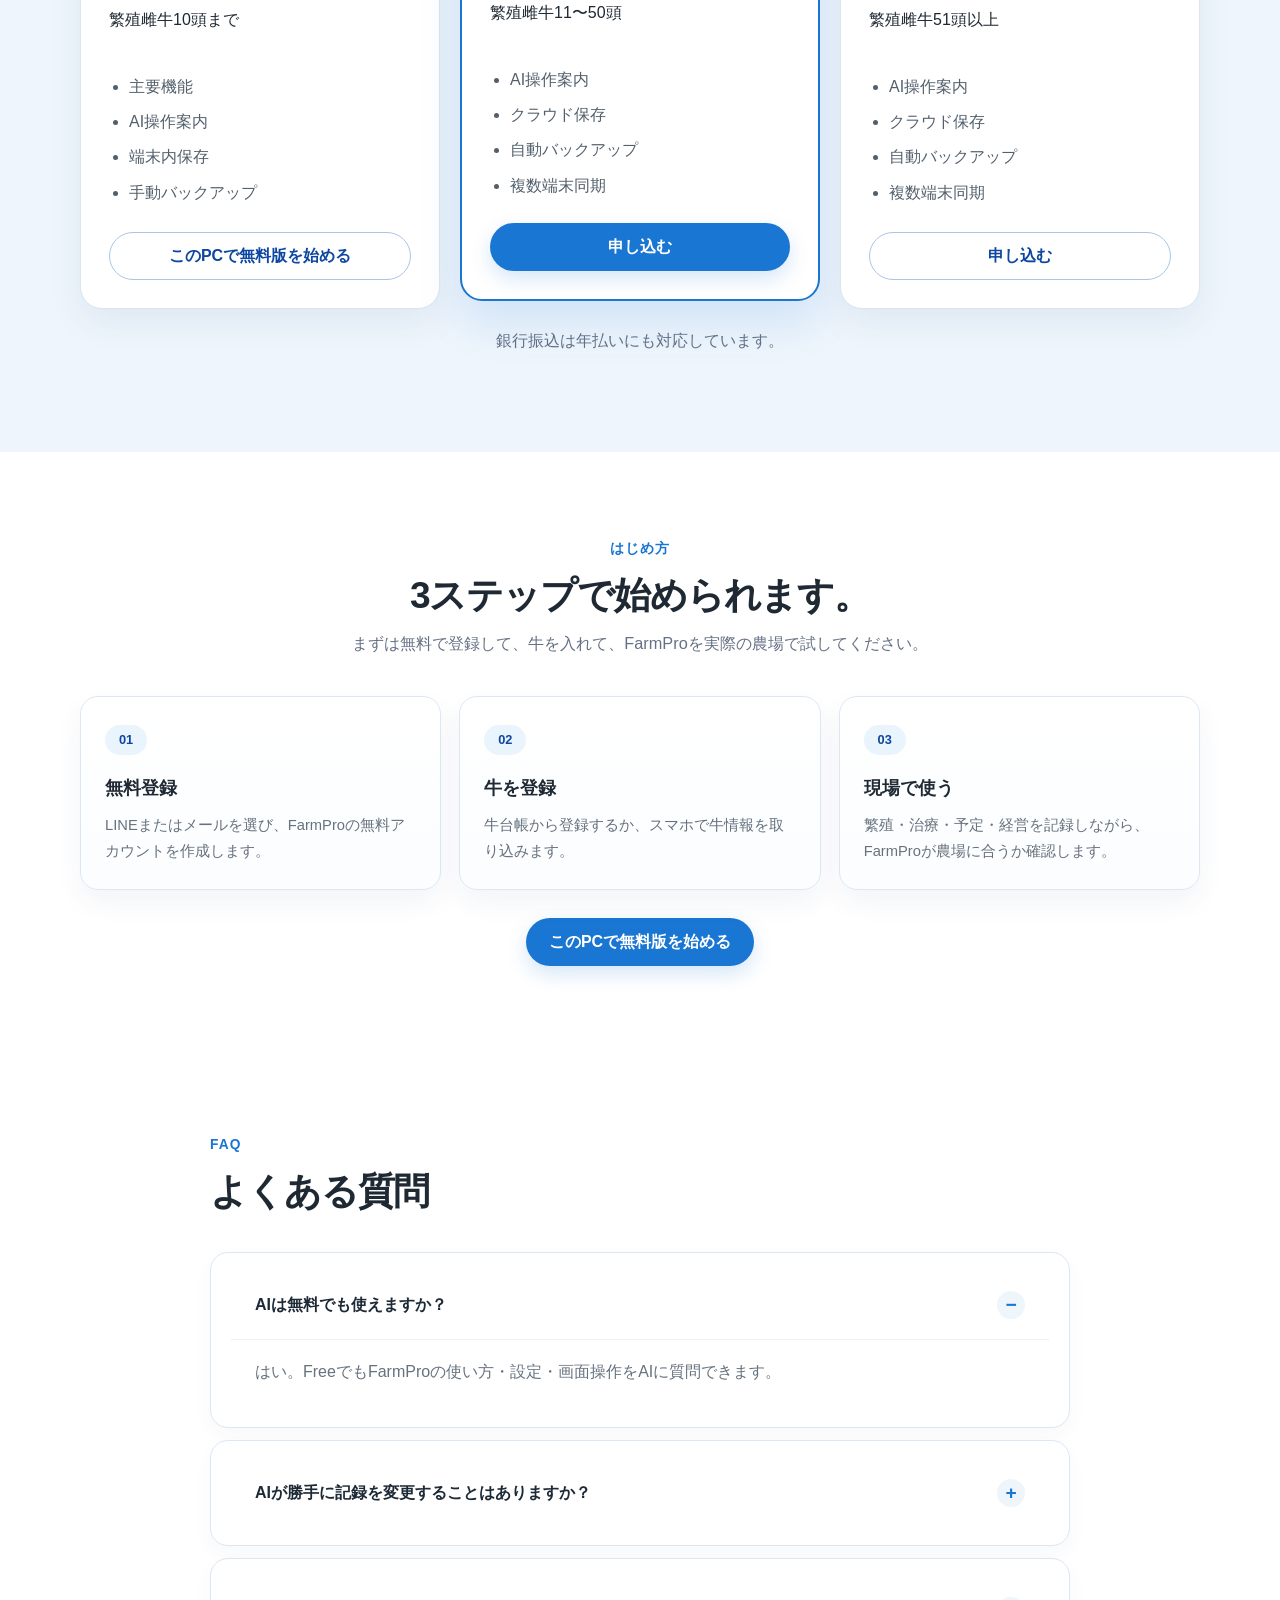
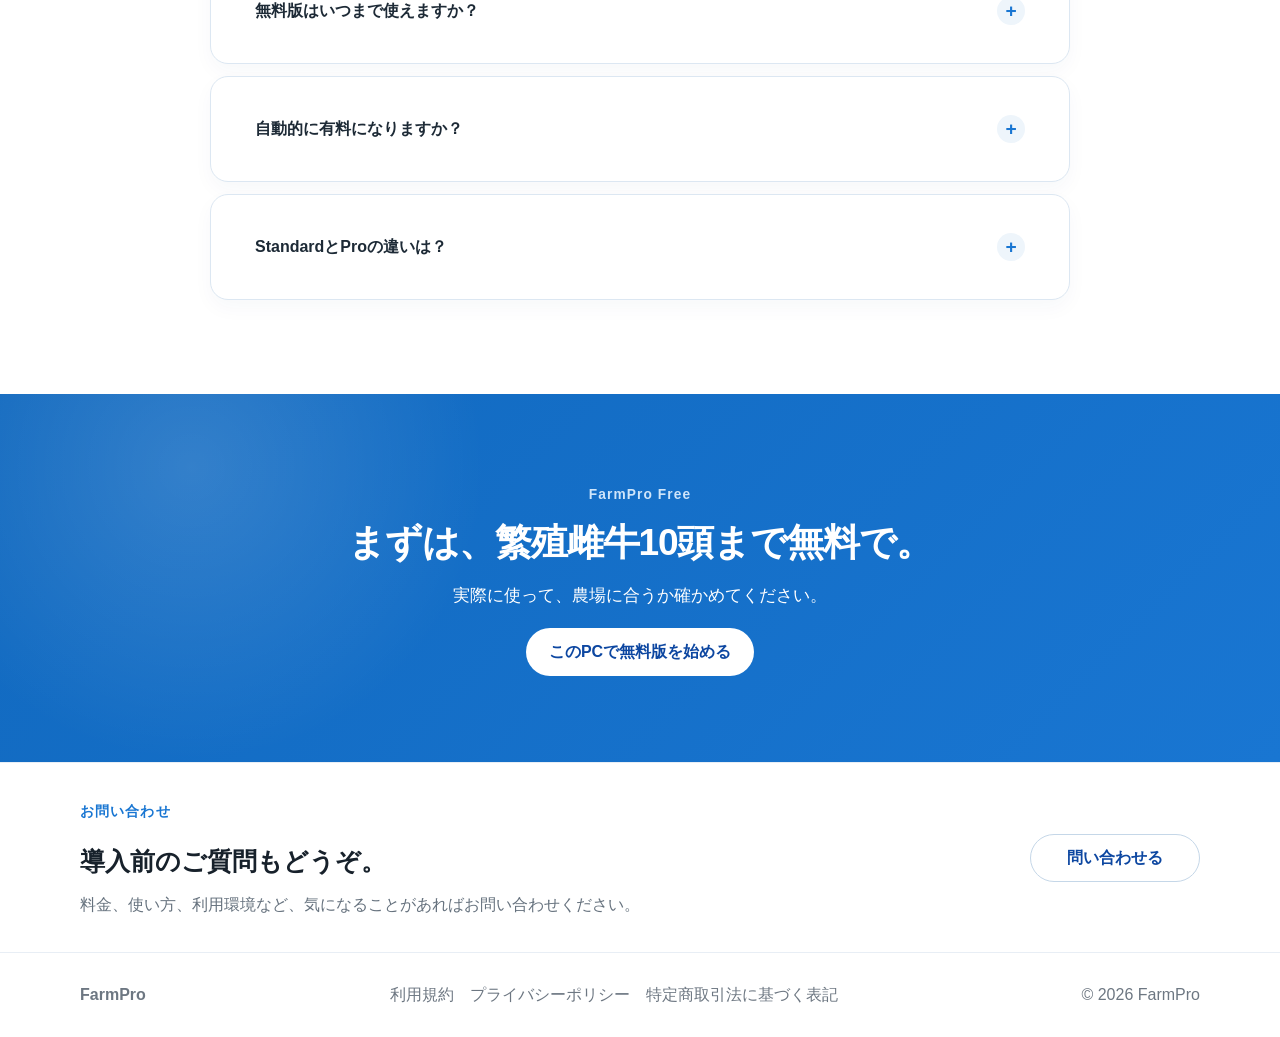
==== commit b1e008bf: "Add Iwate Nippo newspaper coverage to FarmPro media mentions" ====
--- a/index.html
+++ b/index.html
@@ -495,10 +495,15 @@
     <div class="container">
       <div class="section-heading">
         <span class="eyebrow">掲載・紹介実績</span>
-        <h2 id="media-mentions-title">農業・スマート農業関連サイトに掲載されています。</h2>
-        <p class="section-intro">FarmProの取り組みが、農業・畜産・スマート農業関連のサイトで紹介されています。</p>
+        <h2 id="media-mentions-title">新聞・農業・スマート農業関連サイトで紹介されています。</h2>
+        <p class="section-intro">FarmProの取り組みが、新聞や農業・畜産・スマート農業関連サイトで紹介されています。</p>
       </div>
       <div class="media-mentions-grid">
+        <article class="media-mention-card">
+          <h3>岩手日報（2026年11月24日掲載）</h3>
+          <p>「和牛管理アプリ開発」。和牛繁殖農家が現場の経験を生かして独自に設計したFarmProについて、AIの活用や経営分析の取り組みが紹介されました。</p>
+          <p class="media-mention-source">出典：岩手日報 2026年11月24日付。記事本文・紙面画像は転載していません。</p>
+        </article>
         <article class="media-mention-card">
           <h3>iPROS</h3>
           <p>「和牛繁殖農家のための牛群管理アプリ FarmPro」として製品情報が掲載されています。</p>
